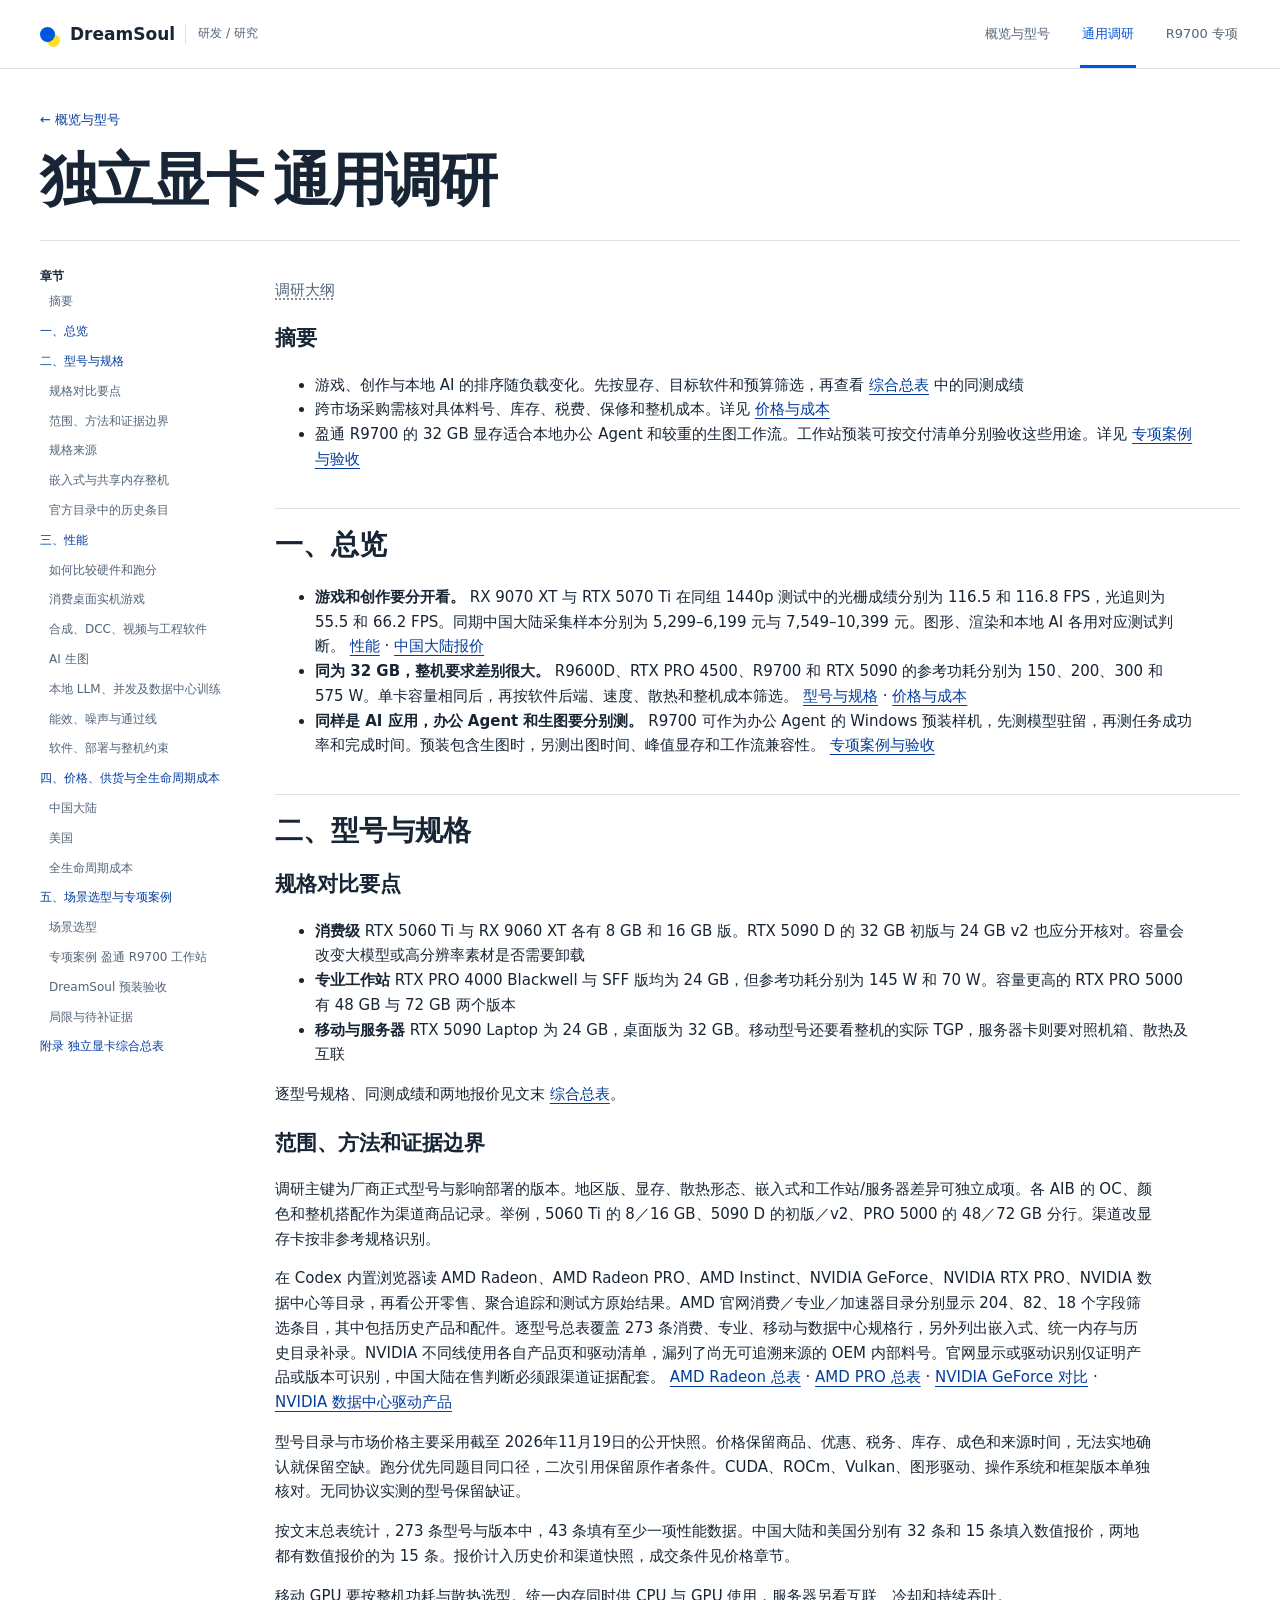
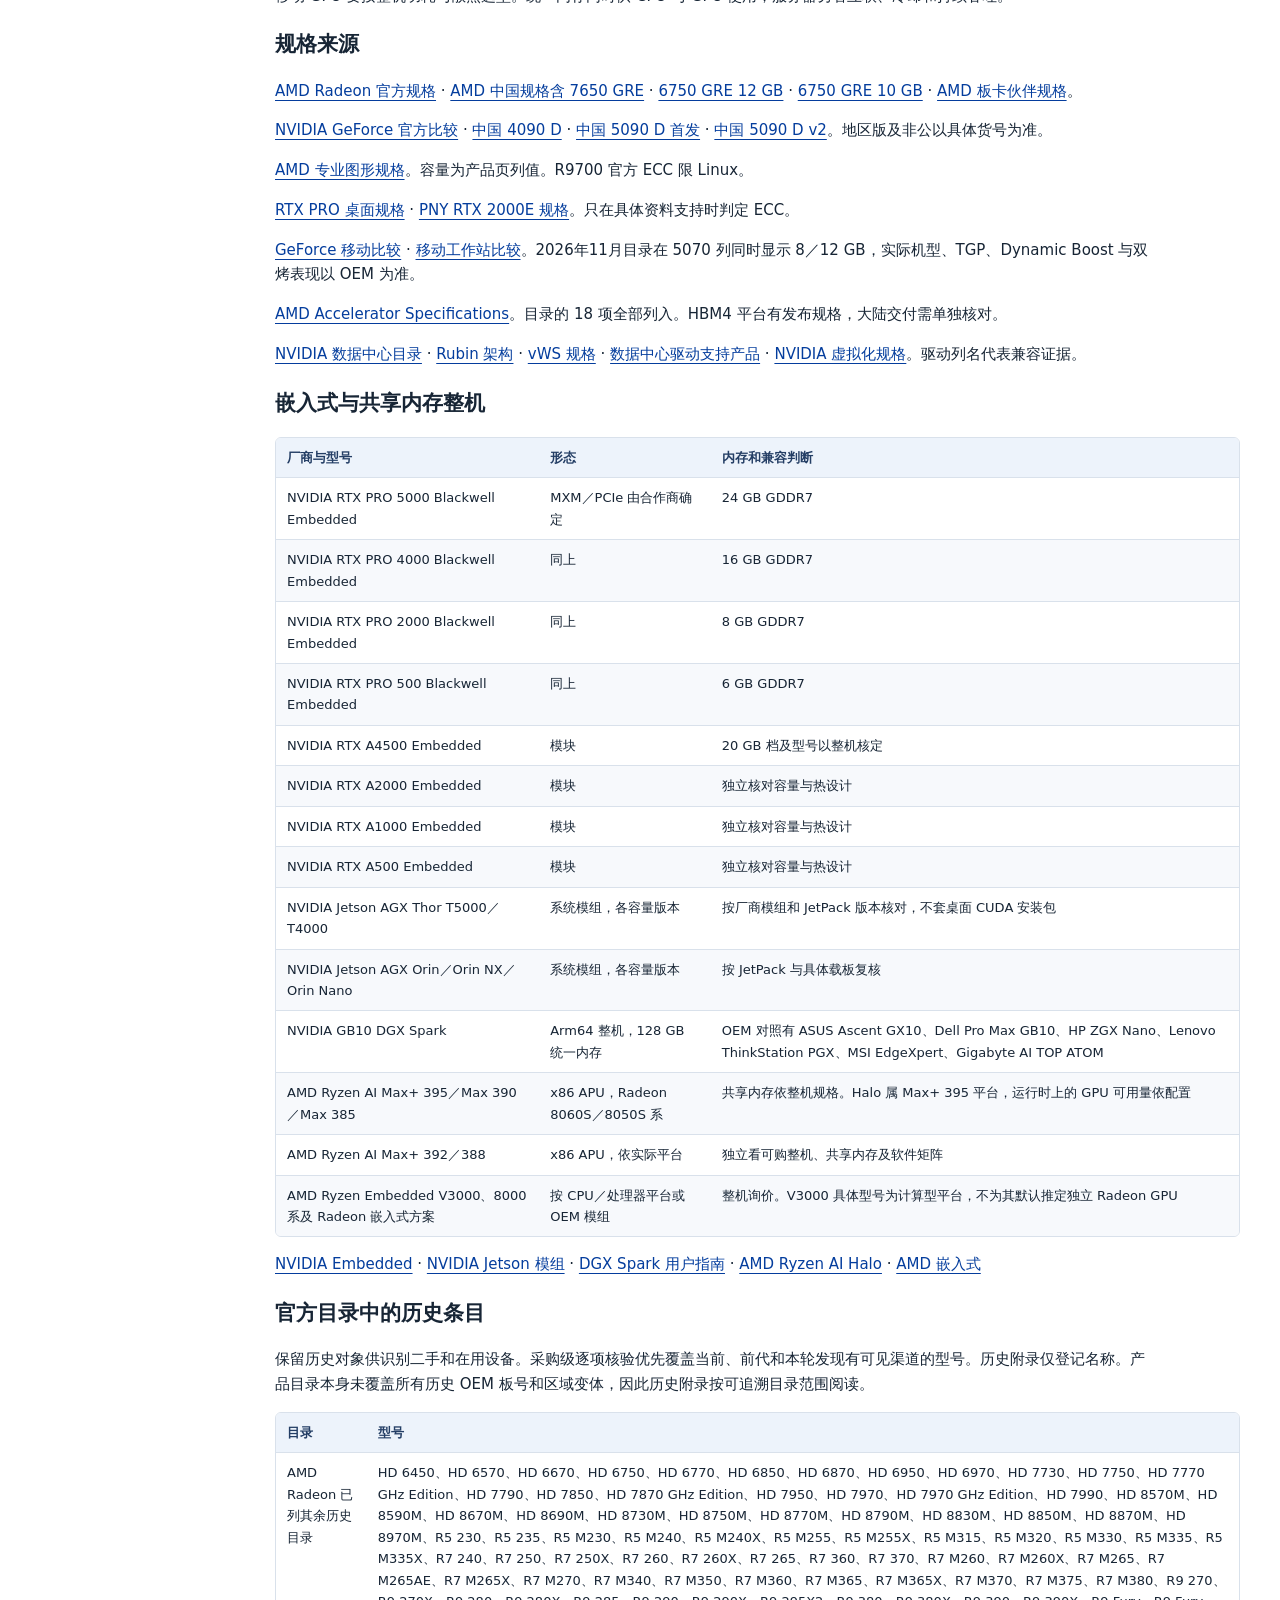
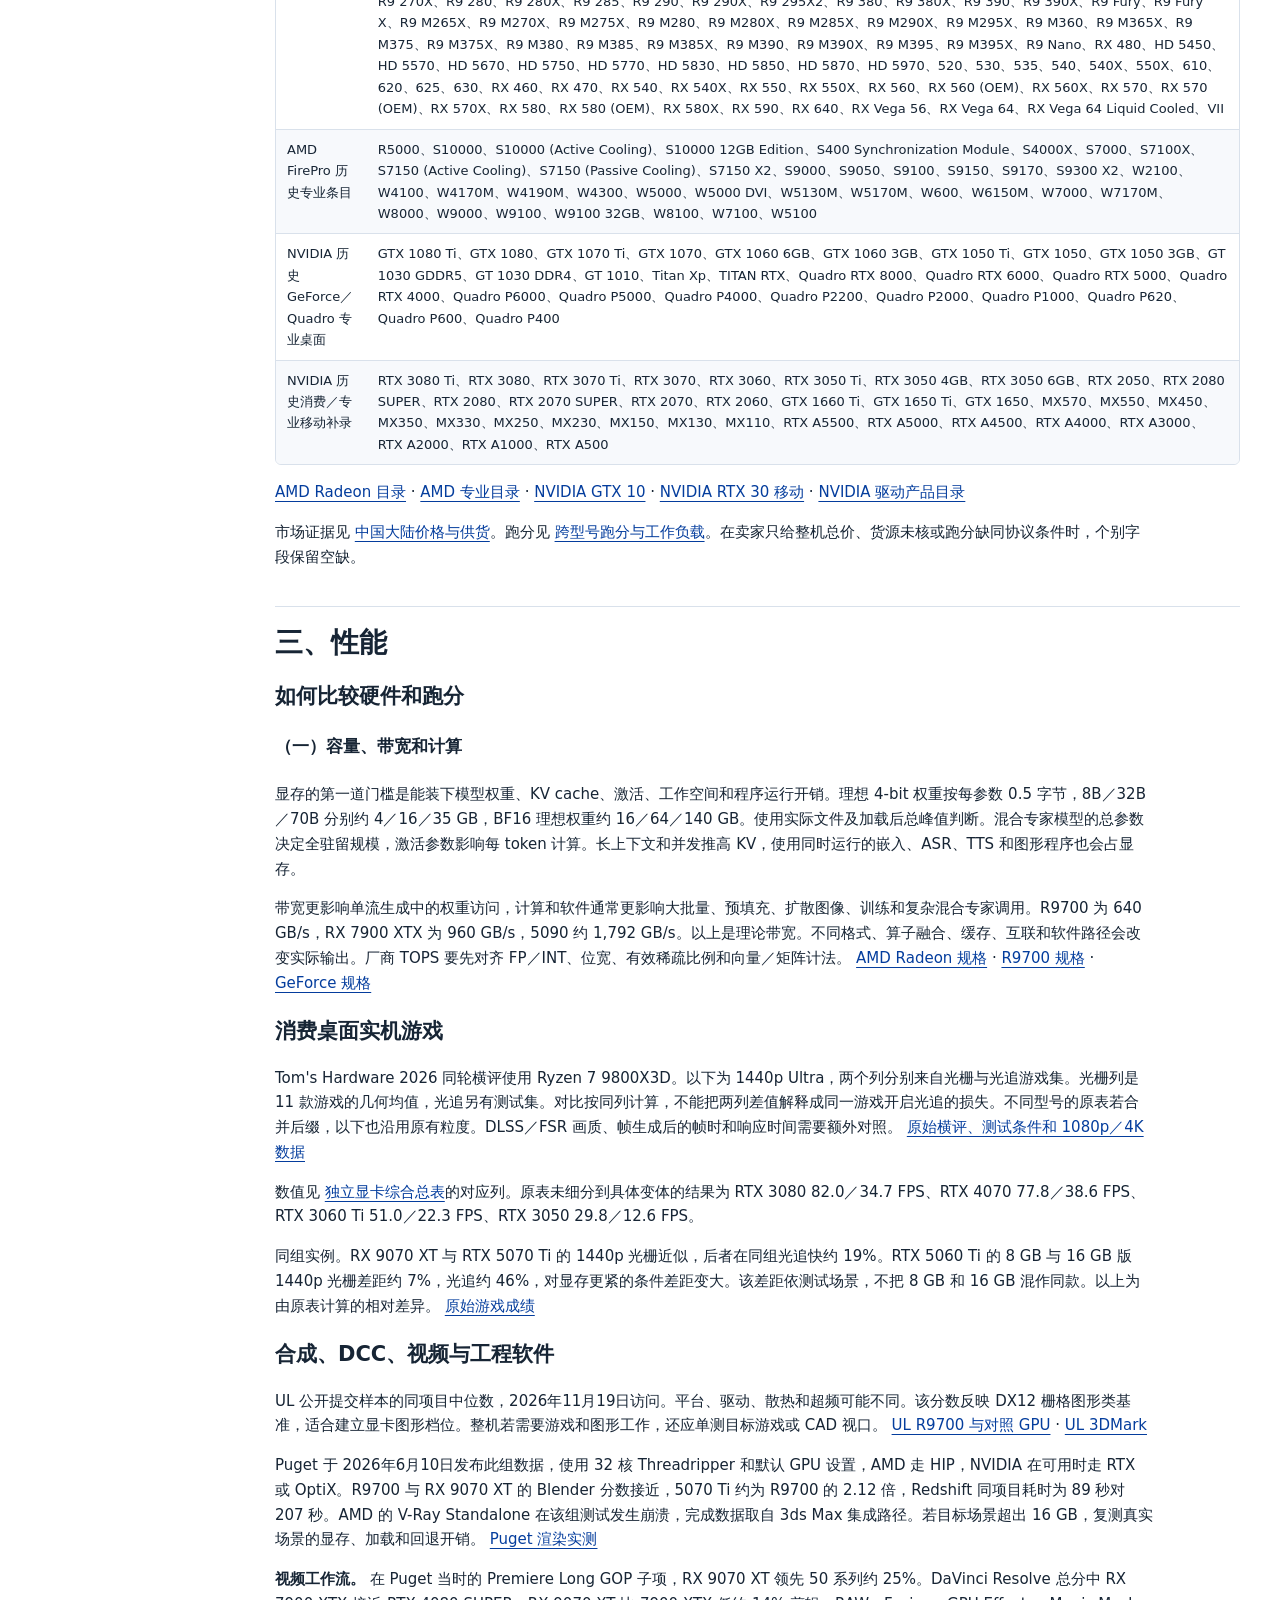
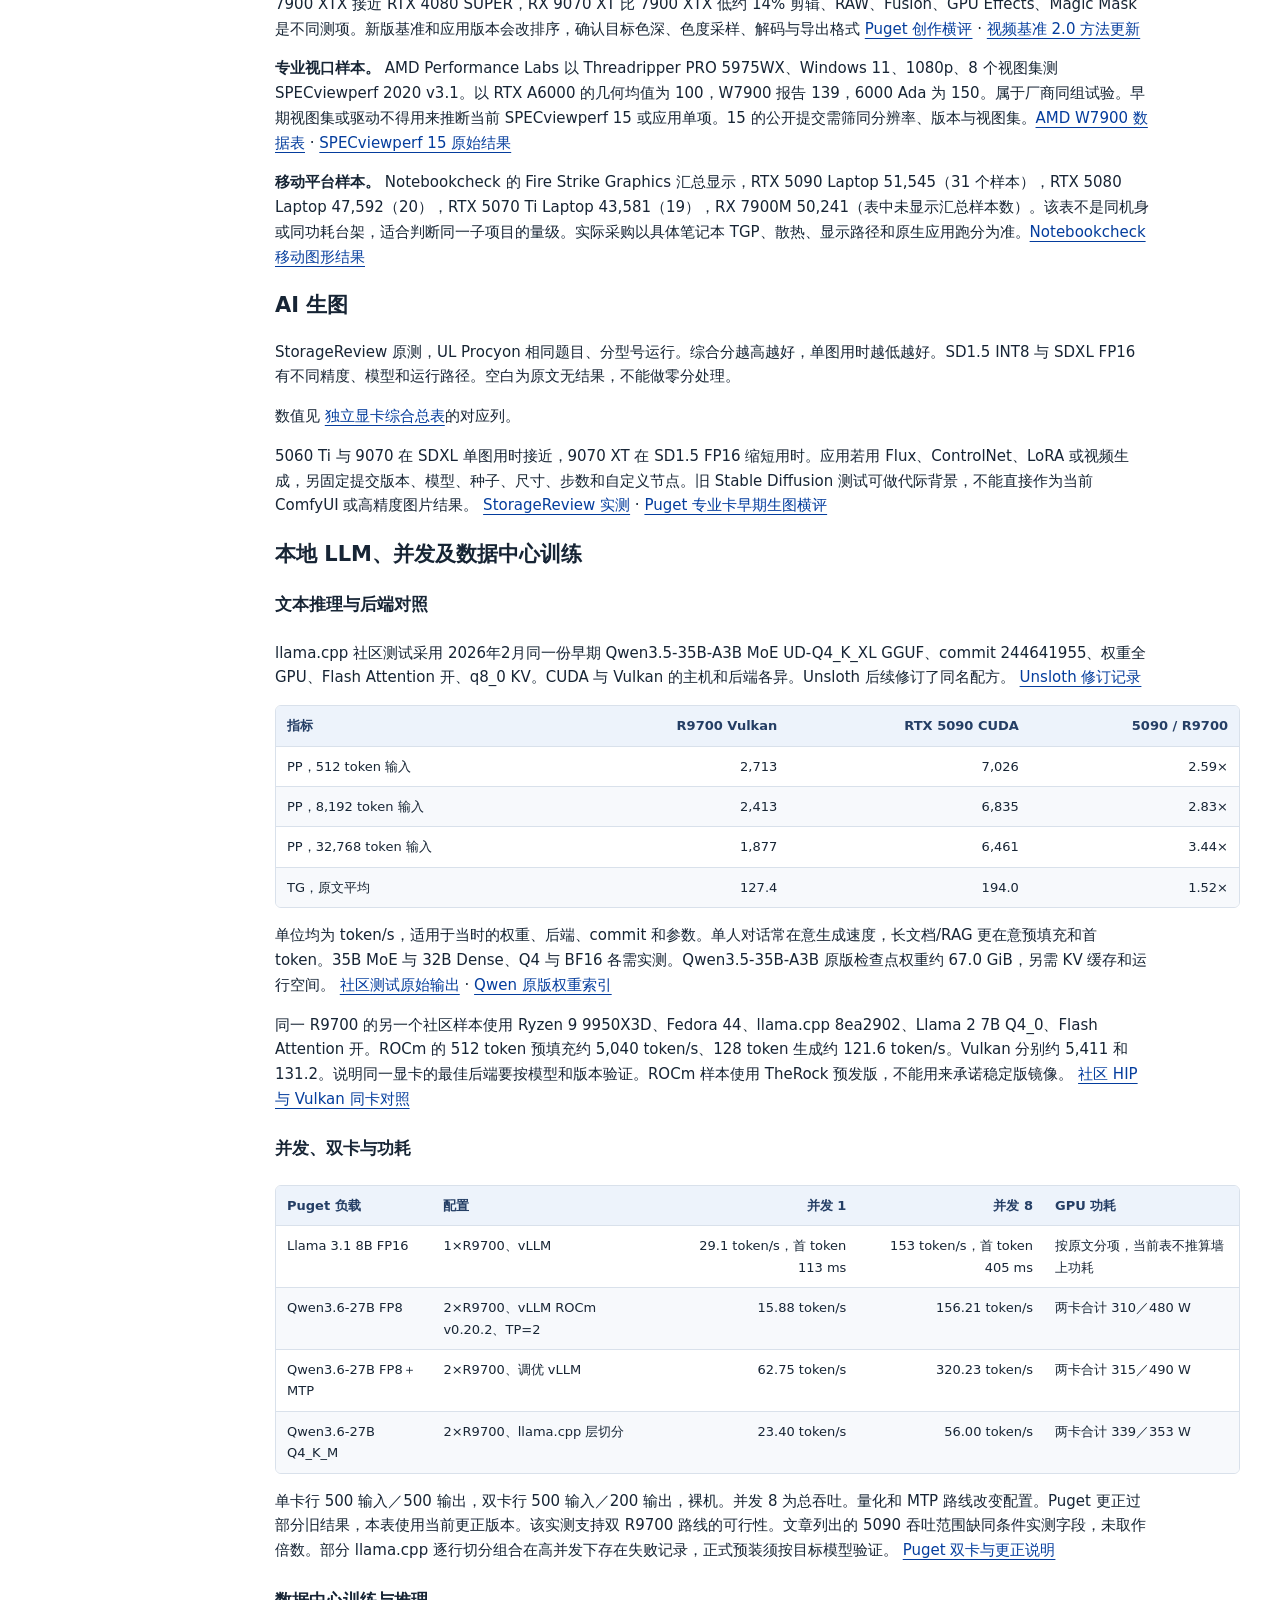
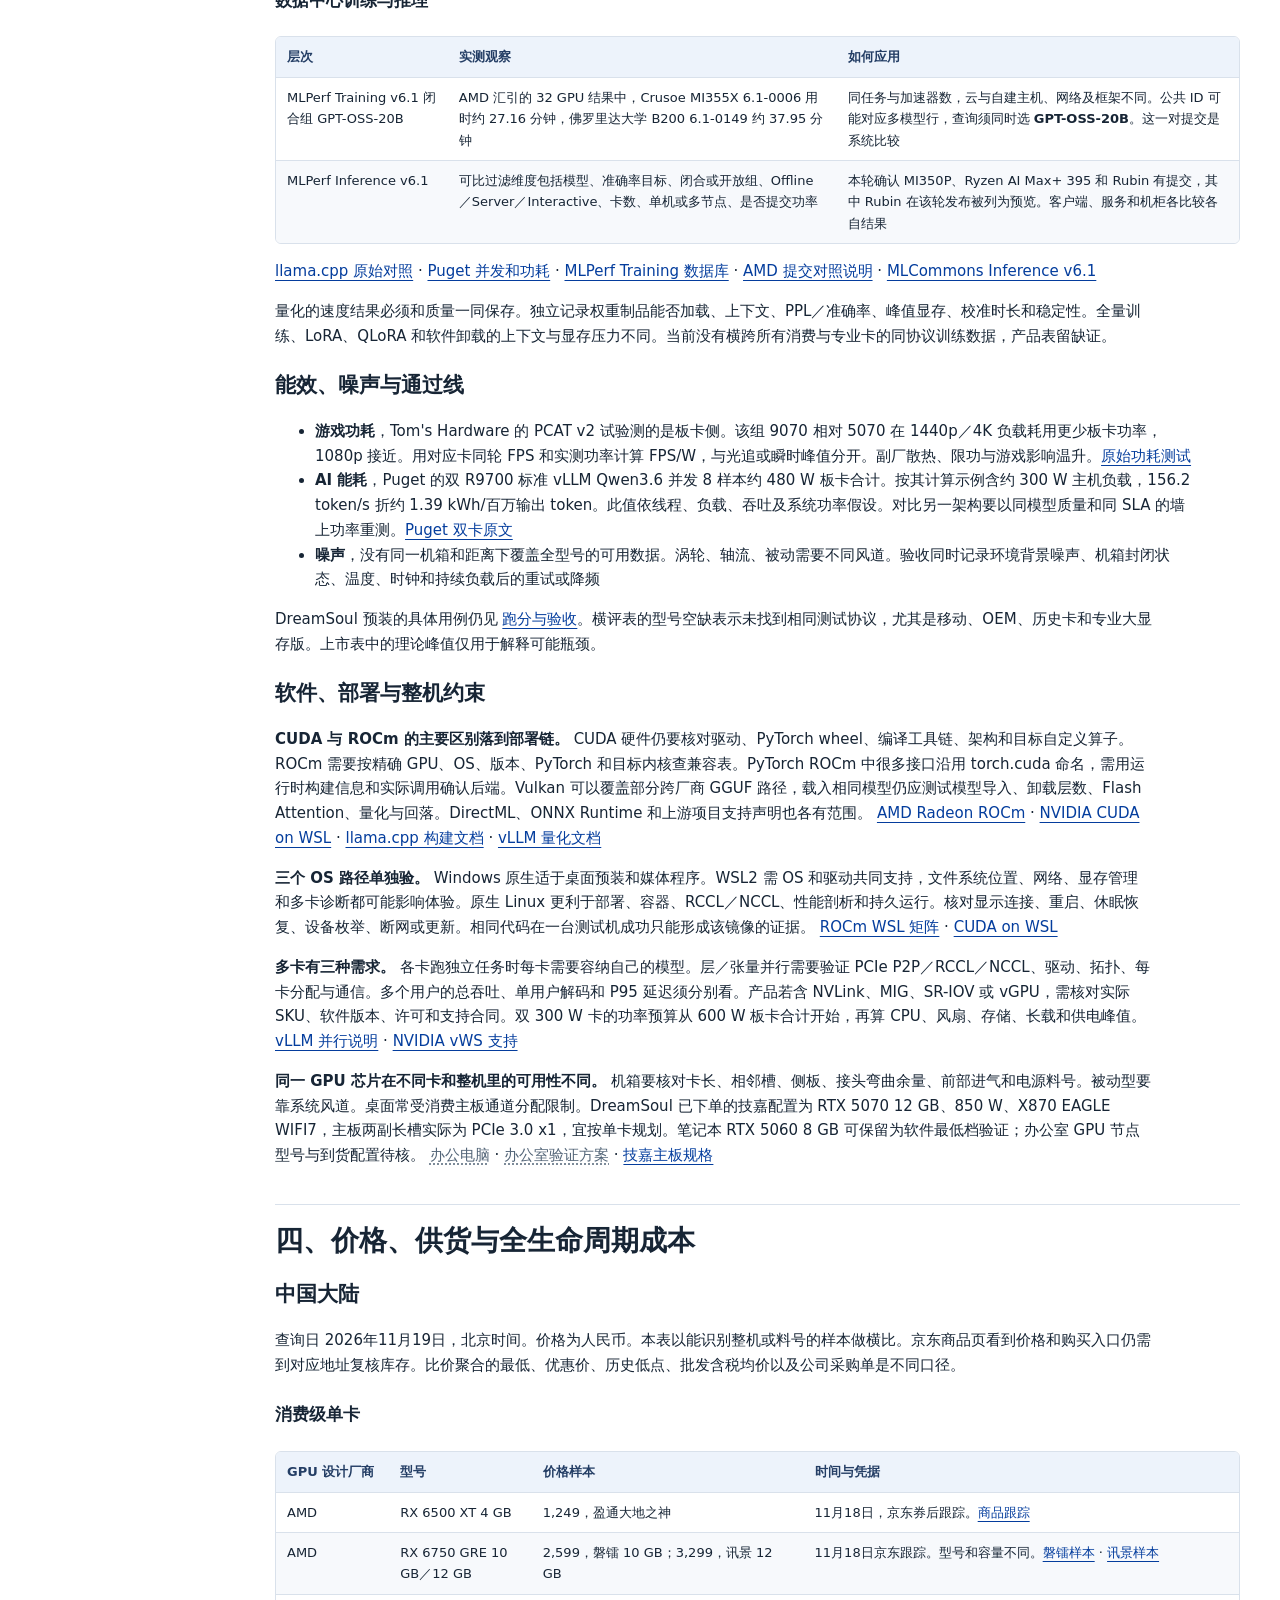
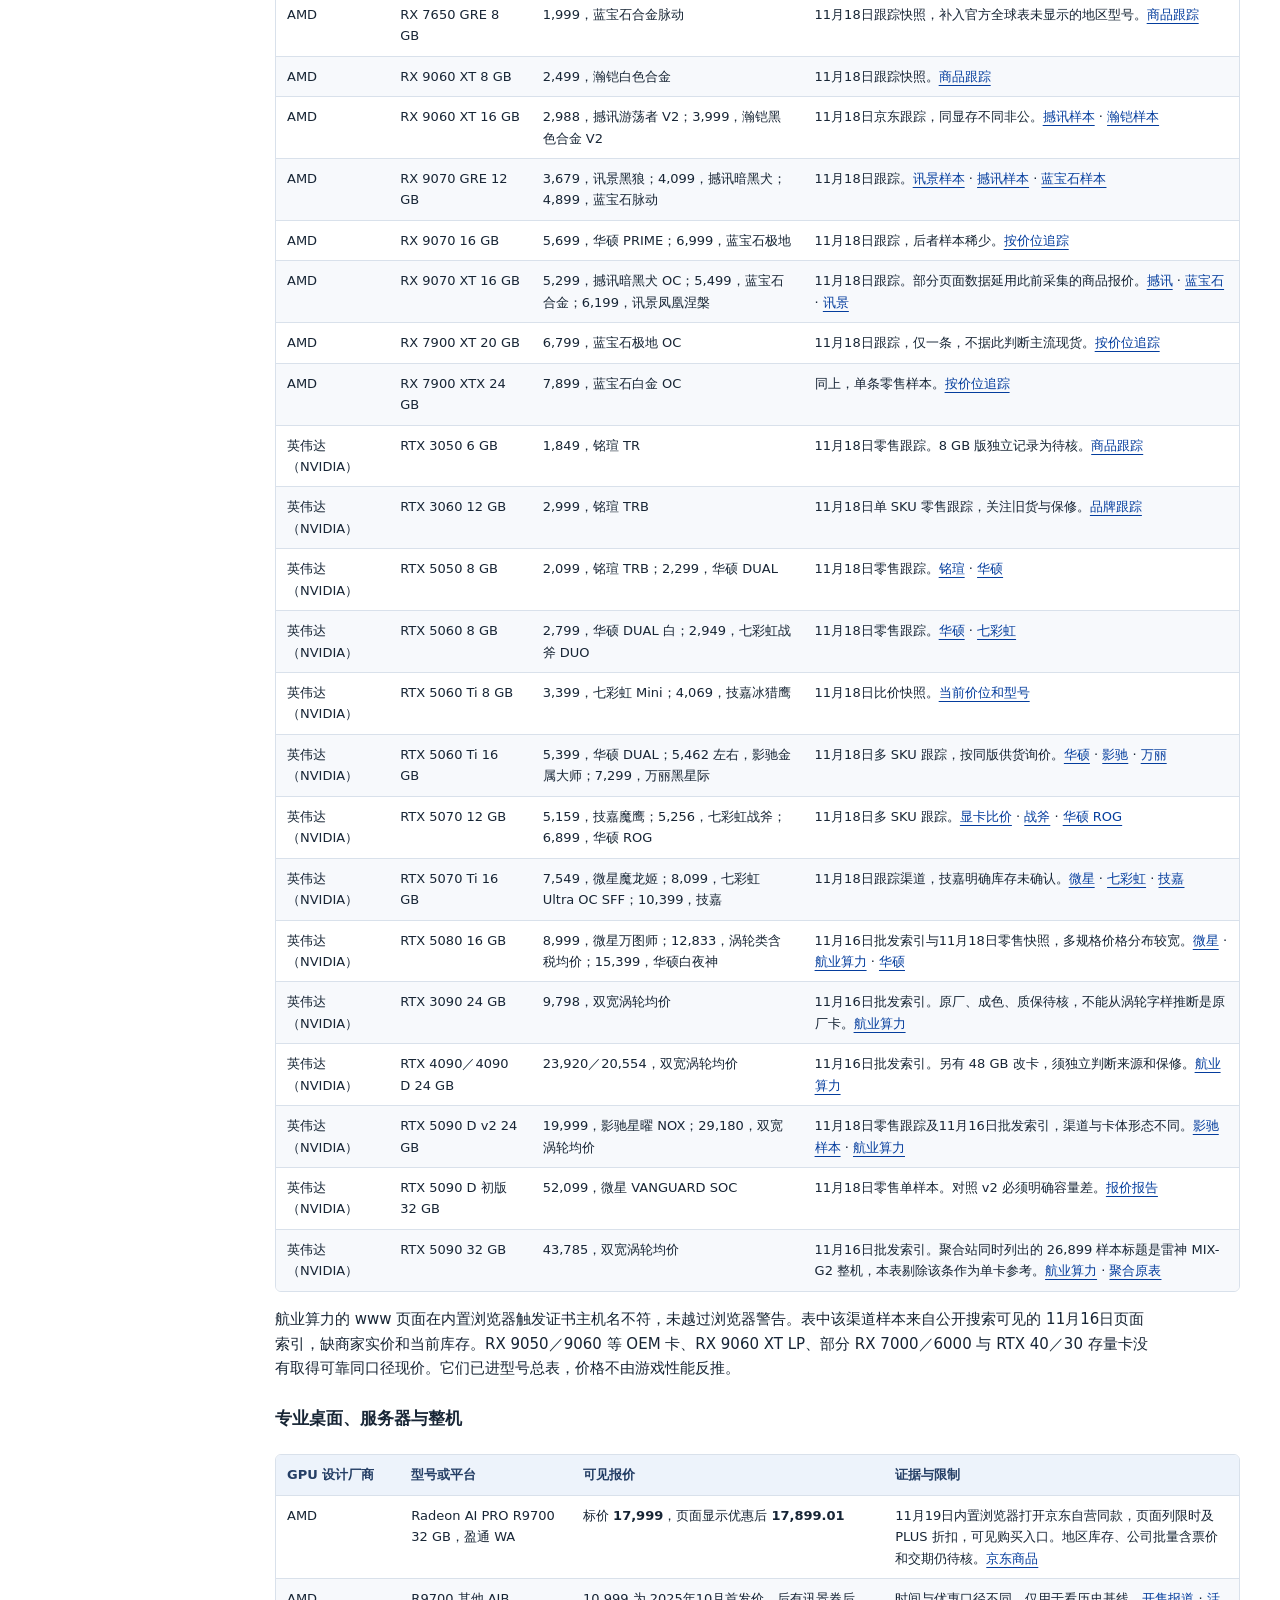
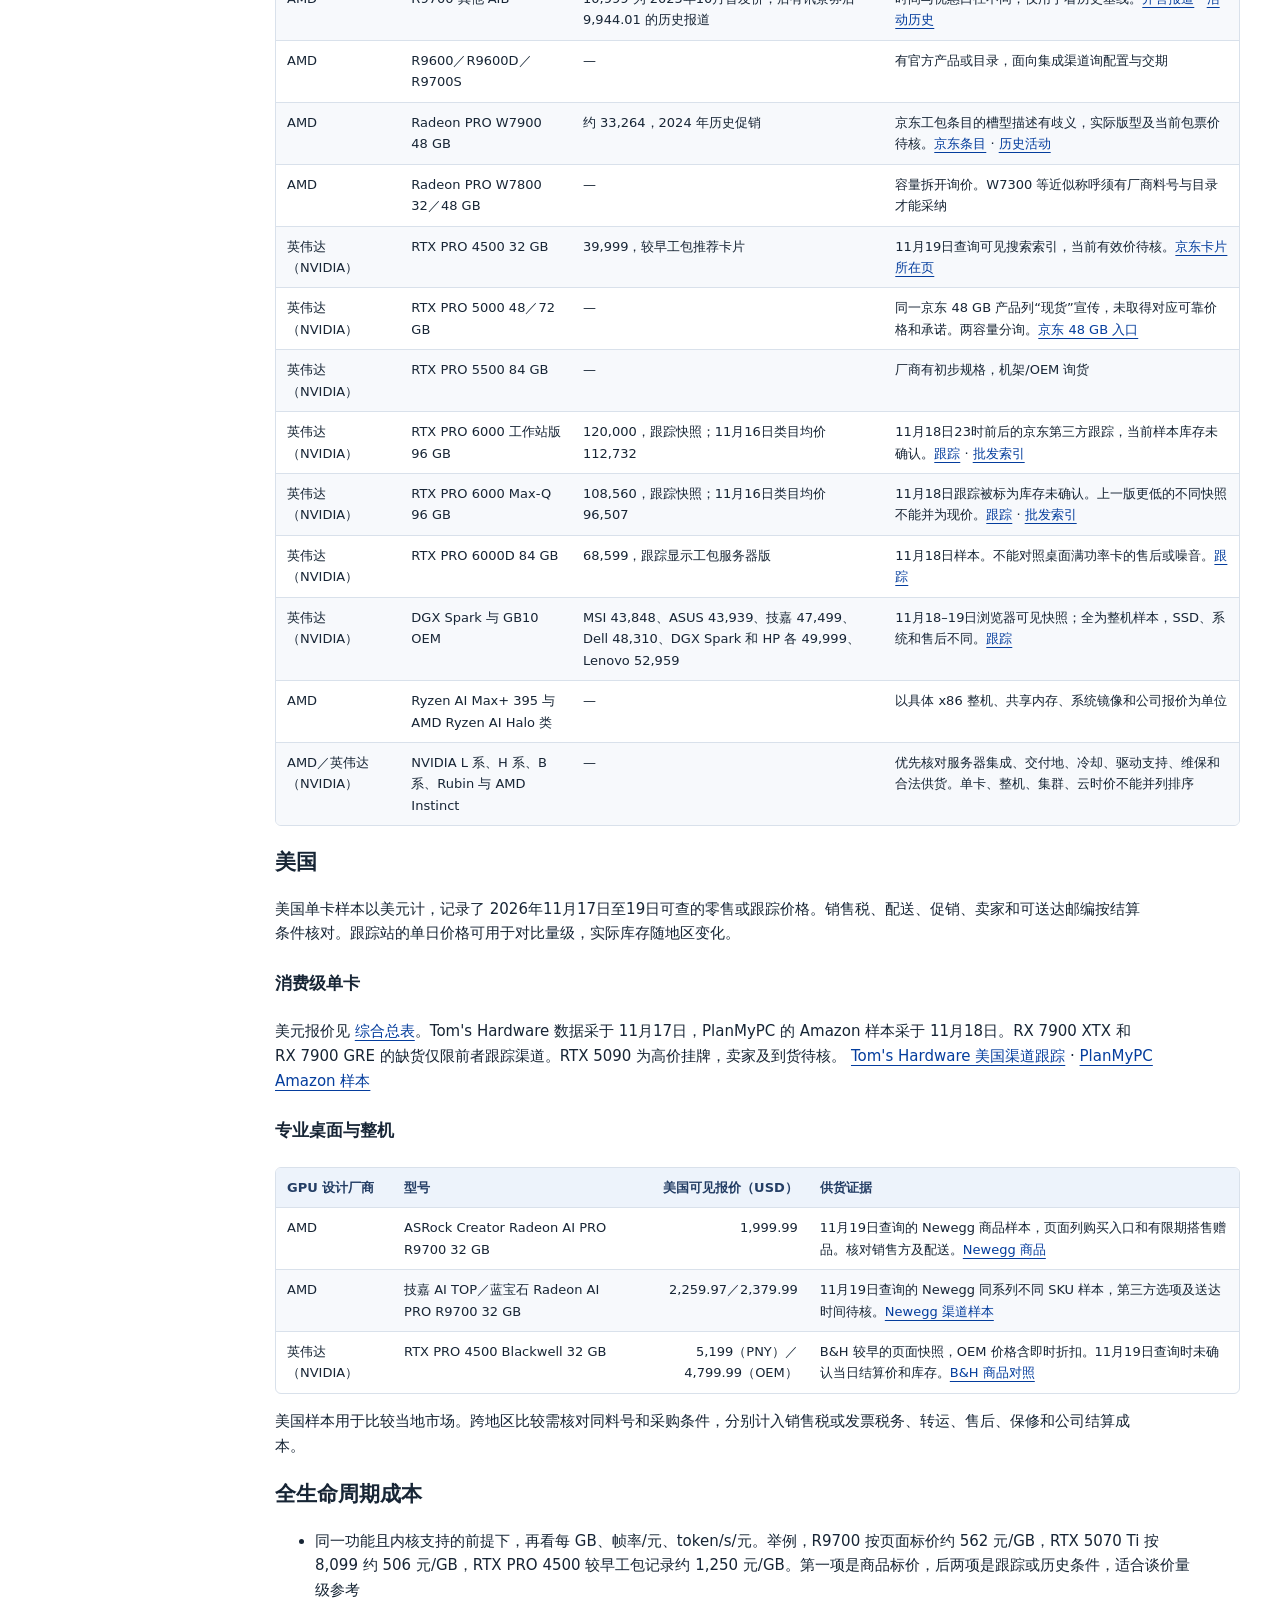
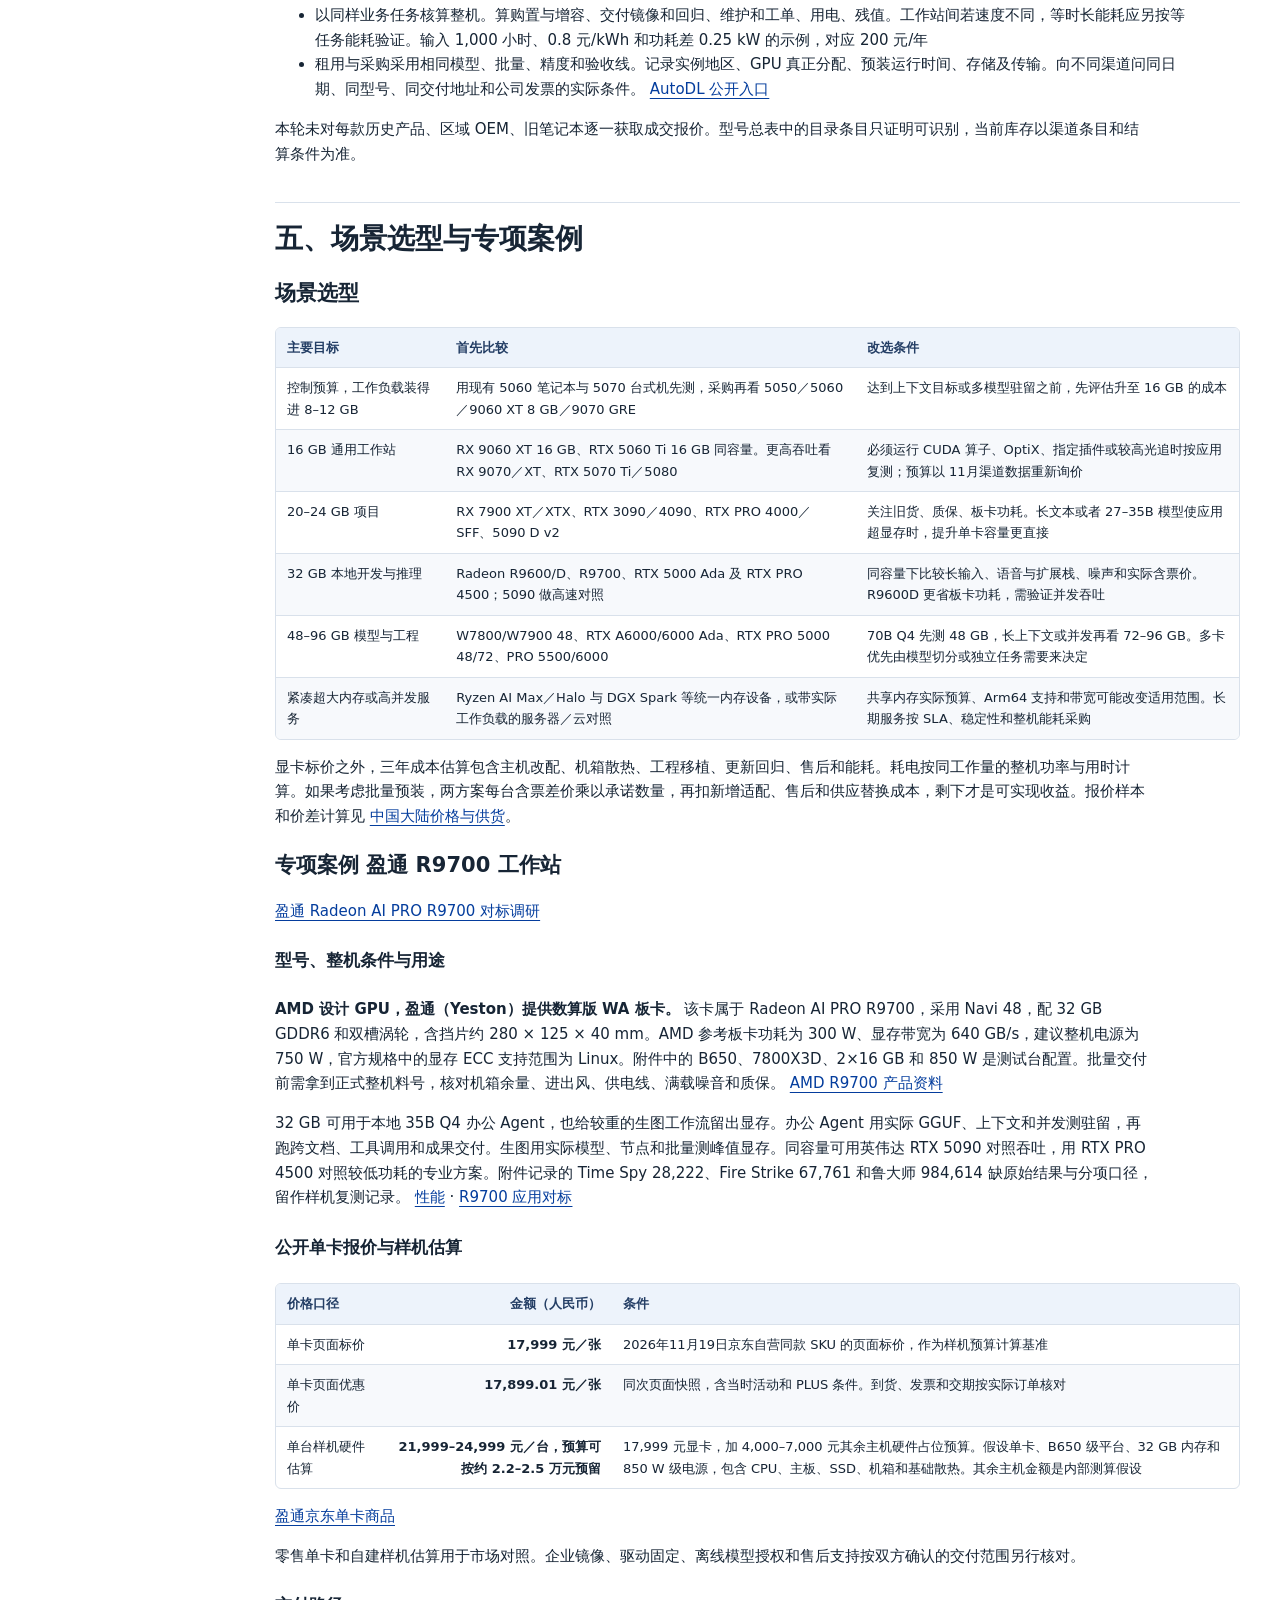
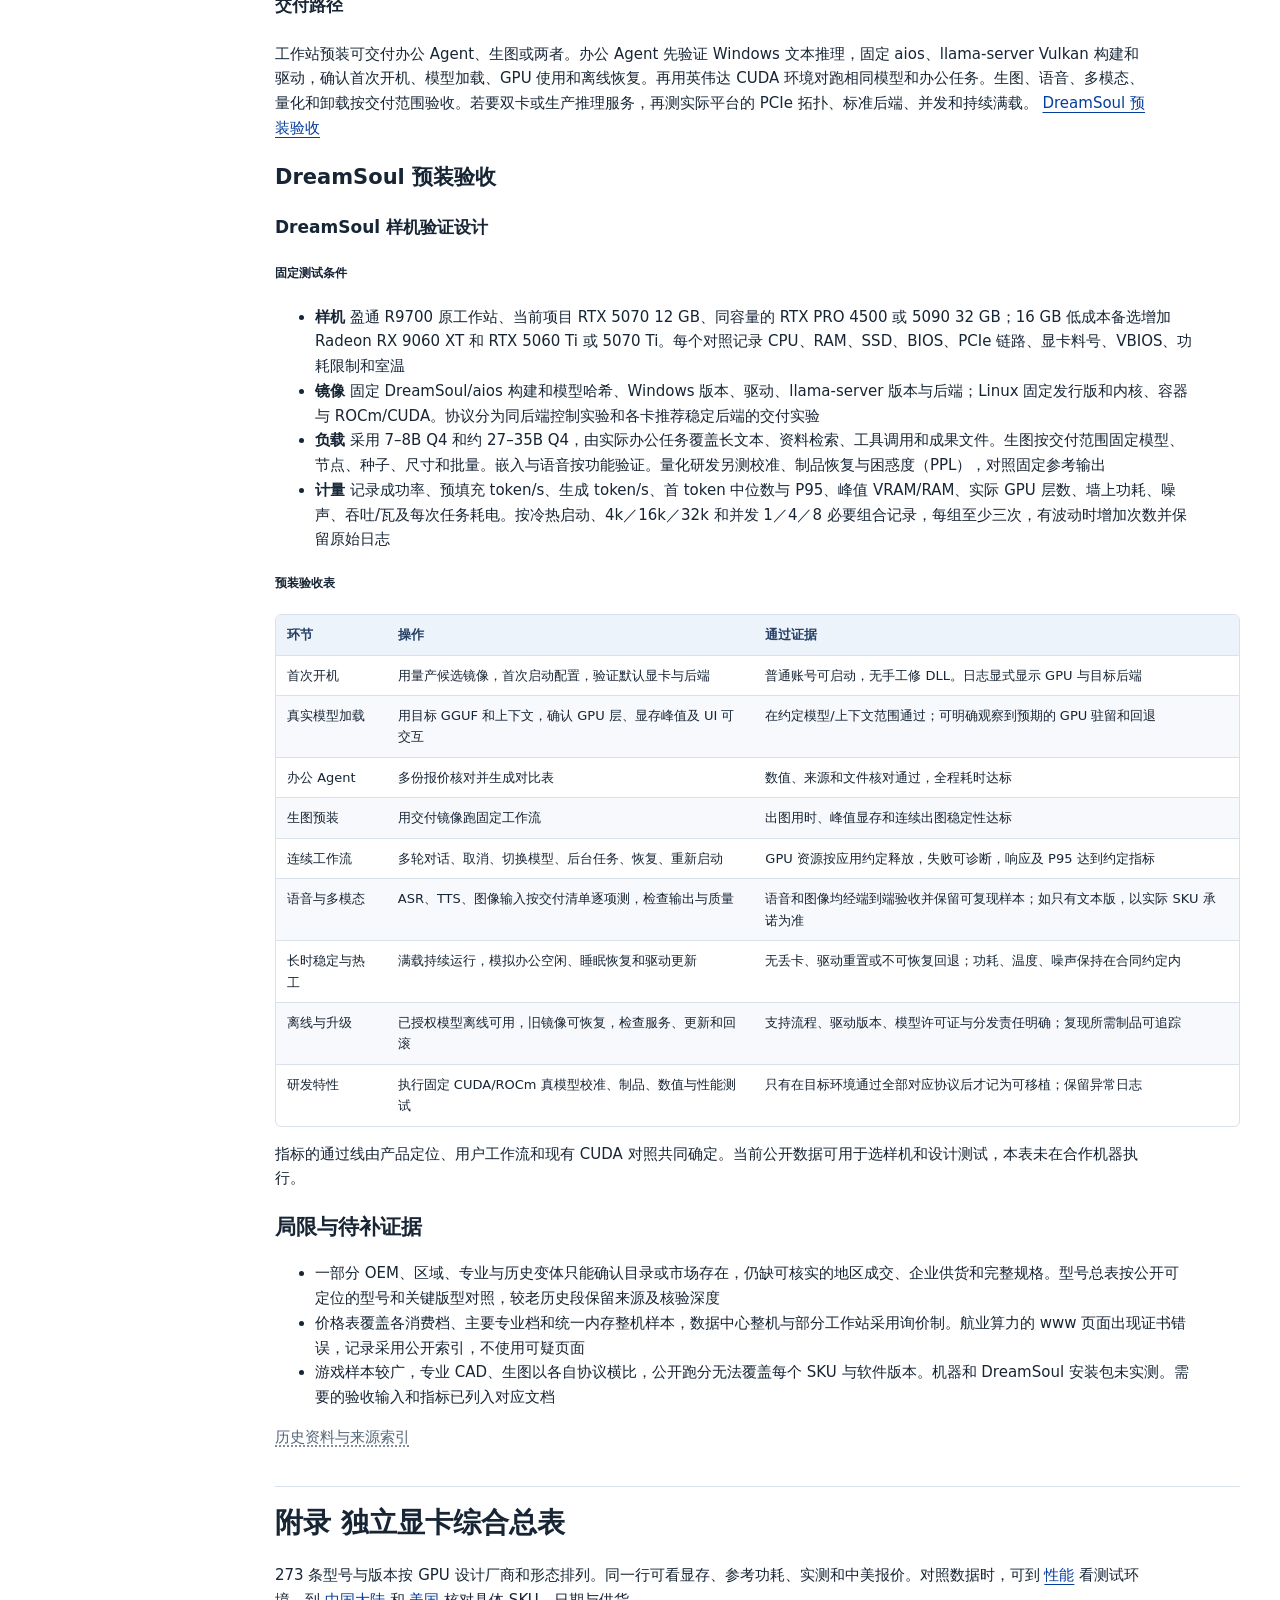
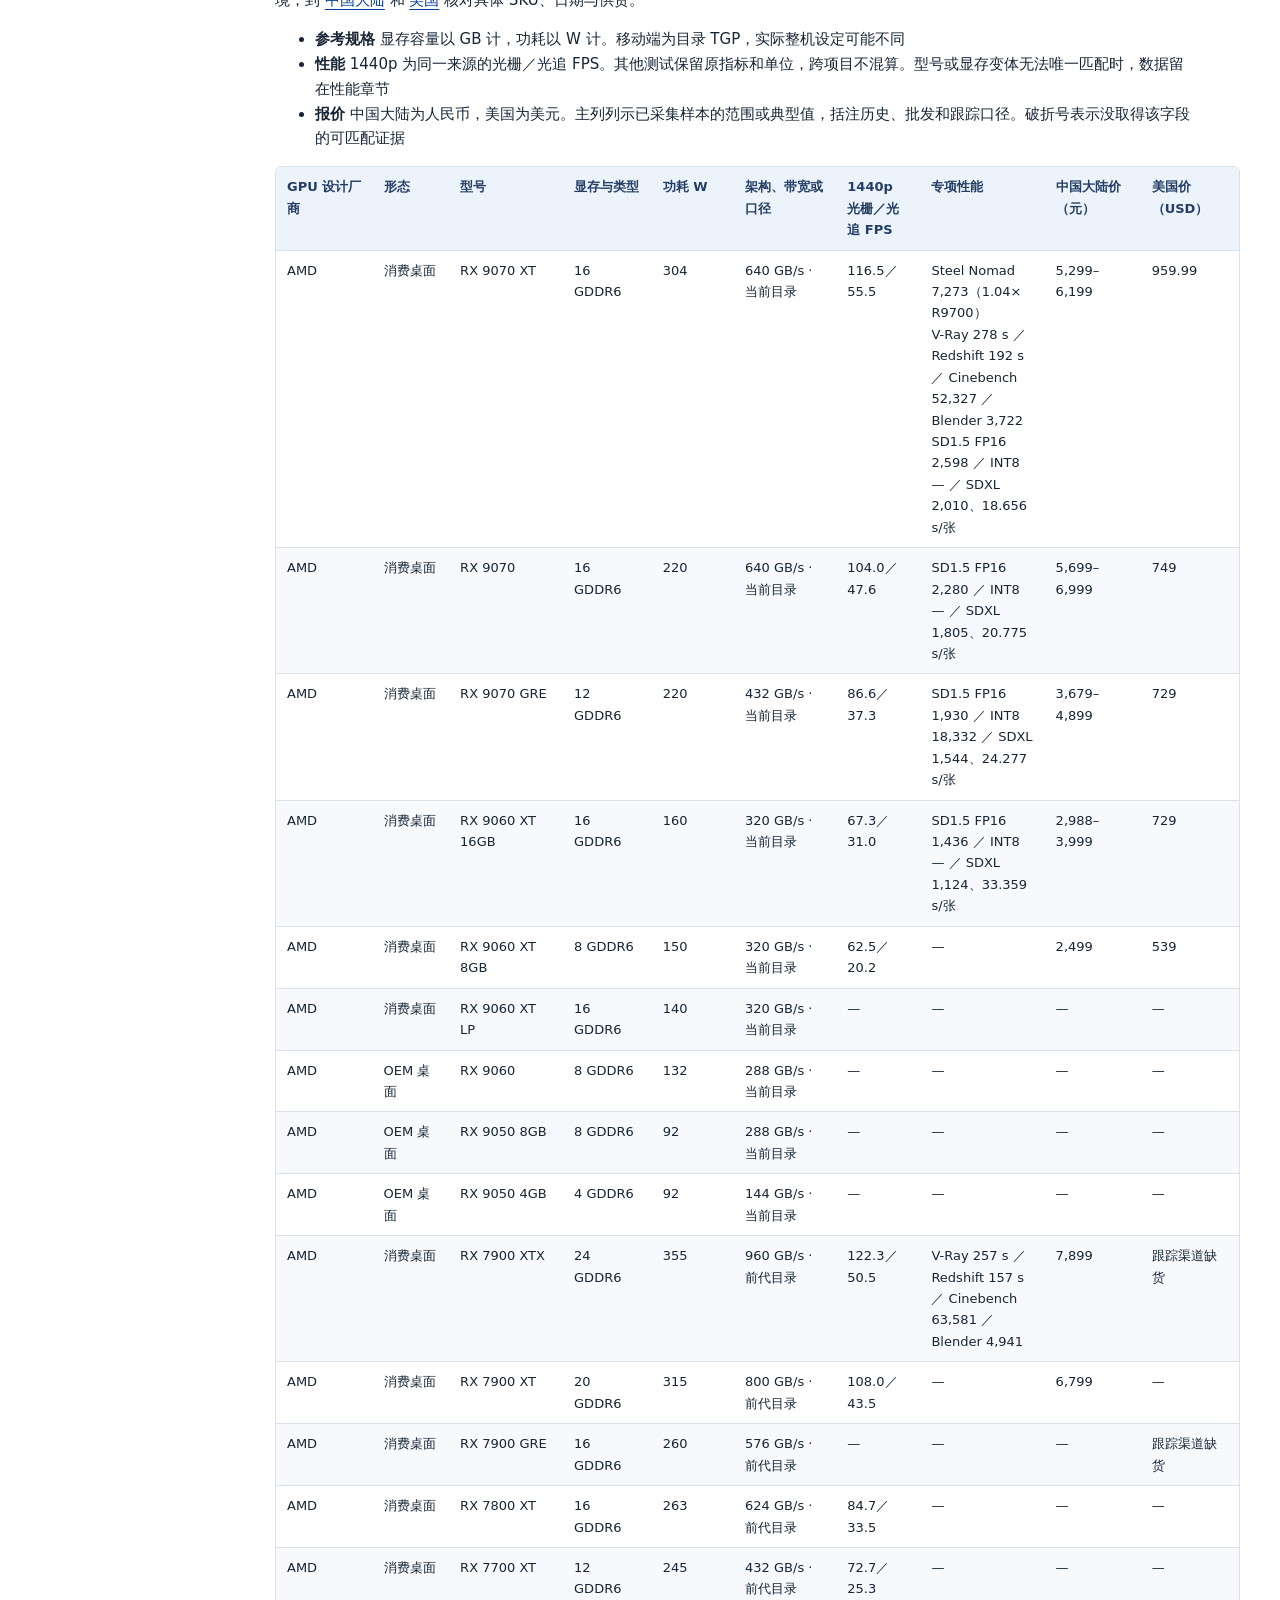
==== general.html @ 16d99807 "Publish the discrete GPU research site" ====
<!doctype html>
<html lang="zh-CN">
<head>
<meta charset="utf-8">
<meta name="viewport" content="width=device-width, initial-scale=1">
<title>独立显卡 通用调研 · DreamSoul 研发</title>
<link rel="stylesheet" href="style.css">

</head>
<body>
<a class="skip" href="#content">跳到正文</a>
<header class="topbar">
  <div class="topbar-inner">
    <a class="brand" href="index.html"><span class="brand-mark" aria-hidden="true"></span>DreamSoul <span>研发 / 研究</span></a>
    <nav aria-label="主要页面"><a href="index.html">概览与型号</a><a href="general.html" aria-current="page">通用调研</a><a href="r9700.html">R9700 专项</a></nav>
  </div>
</header>
<main class="wrap report" id="content"><header class="report-title"><a class="back" href="index.html">← 概览与型号</a><h1>独立显卡 通用调研</h1></header><div class="report-layout"><aside><nav aria-label="章节"><strong>章节</strong><a class="level-2" href="#section-1">摘要</a><a class="level-1" href="#section-2">一、总览</a><a class="level-1" href="#section-3">二、型号与规格</a><a class="level-2" href="#section-4">规格对比要点</a><a class="level-2" href="#section-5">范围、方法和证据边界</a><a class="level-2" href="#section-6">规格来源</a><a class="level-2" href="#section-7">嵌入式与共享内存整机</a><a class="level-2" href="#section-8">官方目录中的历史条目</a><a class="level-1" href="#section-9">三、性能</a><a class="level-2" href="#section-10">如何比较硬件和跑分</a><a class="level-2" href="#section-12">消费桌面实机游戏</a><a class="level-2" href="#section-13">合成、DCC、视频与工程软件</a><a class="level-2" href="#section-14">AI 生图</a><a class="level-2" href="#section-15">本地 LLM、并发及数据中心训练</a><a class="level-2" href="#section-19">能效、噪声与通过线</a><a class="level-2" href="#section-20">软件、部署与整机约束</a><a class="level-1" href="#section-21">四、价格、供货与全生命周期成本</a><a class="level-2" href="#section-22">中国大陆</a><a class="level-2" href="#section-25">美国</a><a class="level-2" href="#section-28">全生命周期成本</a><a class="level-1" href="#section-29">五、场景选型与专项案例</a><a class="level-2" href="#section-30">场景选型</a><a class="level-2" href="#section-31">专项案例 盈通 R9700 工作站</a><a class="level-2" href="#section-35">DreamSoul 预装验收</a><a class="level-2" href="#section-39">局限与待补证据</a><a class="level-1" href="#section-40">附录 独立显卡综合总表</a></nav></aside><article class="prose"><p><span class="local-ref" title="工作区资料">调研大纲</span></p>
<p><a id="report"></a></p>
<h3 id="section-1">摘要</h3>
<ul>
<li>游戏、创作与本地 AI 的排序随负载变化。先按显存、目标软件和预算筛选，再查看 <a href="#gpu-table">综合总表</a> 中的同测成绩</li>
<li>跨市场采购需核对具体料号、库存、税费、保修和整机成本。详见 <a href="#market">价格与成本</a></li>
<li>盈通 R9700 的 32 GB 显存适合本地办公 Agent 和较重的生图工作流。工作站预装可按交付清单分别验收这些用途。详见 <a href="#scenarios">专项案例与验收</a></li>
</ul>
<h2 id="section-2">一、总览</h2>
<ul>
<li><strong>游戏和创作要分开看。</strong> RX 9070 XT 与 RTX 5070 Ti 在同组 1440p 测试中的光栅成绩分别为 116.5 和 116.8 FPS，光追则为 55.5 和 66.2 FPS。同期中国大陆采集样本分别为 5,299–6,199 元与 7,549–10,399 元。图形、渲染和本地 AI 各用对应测试判断。 <a href="#benchmarks">性能</a> · <a href="#china-market">中国大陆报价</a></li>
<li><strong>同为 32 GB，整机要求差别很大。</strong> R9600D、RTX PRO 4500、R9700 和 RTX 5090 的参考功耗分别为 150、200、300 和 575 W。单卡容量相同后，再按软件后端、速度、散热和整机成本筛选。 <a href="#models">型号与规格</a> · <a href="#market">价格与成本</a></li>
<li><strong>同样是 AI 应用，办公 Agent 和生图要分别测。</strong> R9700 可作为办公 Agent 的 Windows 预装样机，先测模型驻留，再测任务成功率和完成时间。预装包含生图时，另测出图时间、峰值显存和工作流兼容性。 <a href="#scenarios">专项案例与验收</a></li>
</ul>
<p><a id="models"></a></p>
<h2 id="section-3">二、型号与规格</h2>
<h3 id="section-4">规格对比要点</h3>
<ul>
<li><strong>消费级</strong> RTX 5060 Ti 与 RX 9060 XT 各有 8 GB 和 16 GB 版。RTX 5090 D 的 32 GB 初版与 24 GB v2 也应分开核对。容量会改变大模型或高分辨率素材是否需要卸载</li>
<li><strong>专业工作站</strong> RTX PRO 4000 Blackwell 与 SFF 版均为 24 GB，但参考功耗分别为 145 W 和 70 W。容量更高的 RTX PRO 5000 有 48 GB 与 72 GB 两个版本</li>
<li><strong>移动与服务器</strong> RTX 5090 Laptop 为 24 GB，桌面版为 32 GB。移动型号还要看整机的实际 TGP，服务器卡则要对照机箱、散热及互联</li>
</ul>
<p>逐型号规格、同测成绩和两地报价见文末 <a href="#gpu-table">综合总表</a>。</p>
<h3 id="section-5">范围、方法和证据边界</h3>
<p>调研主键为厂商正式型号与影响部署的版本。地区版、显存、散热形态、嵌入式和工作站/服务器差异可独立成项。各 AIB 的 OC、颜色和整机搭配作为渠道商品记录。举例，5060 Ti 的 8／16 GB、5090 D 的初版／v2、PRO 5000 的 48／72 GB 分行。渠道改显存卡按非参考规格识别。</p>
<p>在 Codex 内置浏览器读 AMD Radeon、AMD Radeon PRO、AMD Instinct、NVIDIA GeForce、NVIDIA RTX PRO、NVIDIA 数据中心等目录，再看公开零售、聚合追踪和测试方原始结果。AMD 官网消费／专业／加速器目录分别显示 204、82、18 个字段筛选条目，其中包括历史产品和配件。逐型号总表覆盖 273 条消费、专业、移动与数据中心规格行，另外列出嵌入式、统一内存与历史目录补录。NVIDIA 不同线使用各自产品页和驱动清单，漏列了尚无可追溯来源的 OEM 内部料号。官网显示或驱动识别仅证明产品或版本可识别，中国大陆在售判断必须跟渠道证据配套。 <a href="https://www.amd.com/en/products/specifications/graphics.html">AMD Radeon 总表</a> · <a href="https://www.amd.com/en/products/specifications/professional-graphics.html">AMD PRO 总表</a> · <a href="https://www.nvidia.com/en-gb/geforce/graphics-cards/compare/">NVIDIA GeForce 对比</a> · <a href="https://www.nvidia.com/en-us/drivers/details/280473/">NVIDIA 数据中心驱动产品</a></p>
<p>型号目录与市场价格主要采用截至 2026年11月19日的公开快照。价格保留商品、优惠、税务、库存、成色和来源时间，无法实地确认就保留空缺。跑分优先同题目同口径，二次引用保留原作者条件。CUDA、ROCm、Vulkan、图形驱动、操作系统和框架版本单独核对。无同协议实测的型号保留缺证。</p>
<p>按文末总表统计，273 条型号与版本中，43 条填有至少一项性能数据。中国大陆和美国分别有 32 条和 15 条填入数值报价，两地都有数值报价的为 15 条。报价计入历史价和渠道快照，成交条件见价格章节。</p>
<p>移动 GPU 要按整机功耗与散热选型。统一内存同时供 CPU 与 GPU 使用，服务器另看互联、冷却和持续吞吐。</p>
<h3 id="section-6">规格来源</h3>
<p><a href="https://www.amd.com/en/products/specifications/graphics.html">AMD Radeon 官方规格</a> · <a href="https://www.amd.com/zh-cn/products/specifications/graphics.html">AMD 中国规格含 7650 GRE</a> · <a href="https://www.amd.com/zh-cn/support/downloads/drivers.html/graphics/radeon-rx/radeon-rx-6000-series/amd-radeon-rx-6750-gre-12gb.html">6750 GRE 12 GB</a> · <a href="https://www.amd.com/zh-cn/support/downloads/drivers.html/graphics/radeon-rx/radeon-rx-6000-series/amd-radeon-rx-6750-gre-10gb.html">6750 GRE 10 GB</a> · <a href="https://www.amd.com/en/partner/about-partners/graphics-card-specifications.html">AMD 板卡伙伴规格</a>。</p>
<p><a href="https://www.nvidia.com/en-gb/geforce/graphics-cards/compare/">NVIDIA GeForce 官方比较</a> · <a href="https://www.nvidia.cn/geforce/graphics-cards/40-series/rtx-4090-d/">中国 4090 D</a> · <a href="https://www.nvidia.cn/geforce/news/rtx-5090-5080-out-now/">中国 5090 D 首发</a> · <a href="https://www.nvidia.cn/geforce/graphics-cards/50-series/rtx-5090-d-v2/">中国 5090 D v2</a>。地区版及非公以具体货号为准。</p>
<p><a href="https://www.amd.com/en/products/specifications/professional-graphics.html">AMD 专业图形规格</a>。容量为产品页列值。R9700 官方 ECC 限 Linux。</p>
<p><a href="https://www.nvidia.com/en-in/products/workstations/professional-desktop-gpus/">RTX PRO 桌面规格</a> · <a href="https://www.pny.com/rtx-2000e-ada-generation">PNY RTX 2000E 规格</a>。只在具体资料支持时判定 ECC。</p>
<p><a href="https://www.nvidia.com/en-us/geforce/laptops/compare/">GeForce 移动比较</a> · <a href="https://www.nvidia.com/en-us/products/workstations/professional-laptops/compare/">移动工作站比较</a>。2026年11月目录在 5070 列同时显示 8／12 GB，实际机型、TGP、Dynamic Boost 与双烤表现以 OEM 为准。</p>
<p><a href="https://www.amd.com/en/products/specifications/accelerators.html">AMD Accelerator Specifications</a>。目录的 18 项全部列入。HBM4 平台有发布规格，大陆交付需单独核对。</p>
<p><a href="https://www.nvidia.com/en-us/data-center/products/">NVIDIA 数据中心目录</a> · <a href="https://developer.nvidia.com/blog/inside-nvidia-rubin-gpu-architecture-powering-the-era-of-agentic-ai/">Rubin 架构</a> · <a href="https://docs.nvidia.com/vgpu/sizing/virtual-workstation/latest/gpus-vws.html">vWS 规格</a> · <a href="https://www.nvidia.com/en-us/drivers/details/280473/">数据中心驱动支持产品</a> · <a href="https://images.nvidia.com/data-center/technical-brief-gpu-positioning-virtualized-compute-and-graphics-workloads.pdf">NVIDIA 虚拟化规格</a>。驱动列名代表兼容证据。</p>
<h3 id="section-7">嵌入式与共享内存整机</h3>
<div class="table-scroll" tabindex="0" role="region" aria-label="调研数据表"><table>
<thead>
<tr>
<th><strong>厂商与型号</strong></th>
<th><strong>形态</strong></th>
<th><strong>内存和兼容判断</strong></th>
</tr>
</thead>
<tbody>
<tr>
<td>NVIDIA RTX PRO 5000 Blackwell Embedded</td>
<td>MXM／PCIe 由合作商确定</td>
<td>24 GB GDDR7</td>
</tr>
<tr>
<td>NVIDIA RTX PRO 4000 Blackwell Embedded</td>
<td>同上</td>
<td>16 GB GDDR7</td>
</tr>
<tr>
<td>NVIDIA RTX PRO 2000 Blackwell Embedded</td>
<td>同上</td>
<td>8 GB GDDR7</td>
</tr>
<tr>
<td>NVIDIA RTX PRO 500 Blackwell Embedded</td>
<td>同上</td>
<td>6 GB GDDR7</td>
</tr>
<tr>
<td>NVIDIA RTX A4500 Embedded</td>
<td>模块</td>
<td>20 GB 档及型号以整机核定</td>
</tr>
<tr>
<td>NVIDIA RTX A2000 Embedded</td>
<td>模块</td>
<td>独立核对容量与热设计</td>
</tr>
<tr>
<td>NVIDIA RTX A1000 Embedded</td>
<td>模块</td>
<td>独立核对容量与热设计</td>
</tr>
<tr>
<td>NVIDIA RTX A500 Embedded</td>
<td>模块</td>
<td>独立核对容量与热设计</td>
</tr>
<tr>
<td>NVIDIA Jetson AGX Thor T5000／T4000</td>
<td>系统模组，各容量版本</td>
<td>按厂商模组和 JetPack 版本核对，不套桌面 CUDA 安装包</td>
</tr>
<tr>
<td>NVIDIA Jetson AGX Orin／Orin NX／Orin Nano</td>
<td>系统模组，各容量版本</td>
<td>按 JetPack 与具体载板复核</td>
</tr>
<tr>
<td>NVIDIA GB10 DGX Spark</td>
<td>Arm64 整机，128 GB 统一内存</td>
<td>OEM 对照有 ASUS Ascent GX10、Dell Pro Max GB10、HP ZGX Nano、Lenovo ThinkStation PGX、MSI EdgeXpert、Gigabyte AI TOP ATOM</td>
</tr>
<tr>
<td>AMD Ryzen AI Max+ 395／Max 390／Max 385</td>
<td>x86 APU，Radeon 8060S／8050S 系</td>
<td>共享内存依整机规格。Halo 属 Max+ 395 平台，运行时上的 GPU 可用量依配置</td>
</tr>
<tr>
<td>AMD Ryzen AI Max+ 392／388</td>
<td>x86 APU，依实际平台</td>
<td>独立看可购整机、共享内存及软件矩阵</td>
</tr>
<tr>
<td>AMD Ryzen Embedded V3000、8000 系及 Radeon 嵌入式方案</td>
<td>按 CPU／处理器平台或 OEM 模组</td>
<td>整机询价。V3000 具体型号为计算型平台，不为其默认推定独立 Radeon GPU</td>
</tr>
</tbody>
</table></div>
<p><a href="https://www.nvidia.com/en-us/products/workstations/rtx-embedded/">NVIDIA Embedded</a> · <a href="https://developer.nvidia.com/embedded/jetson-modules">NVIDIA Jetson 模组</a> · <a href="https://docs.nvidia.com/dgx/dgx-spark/system-overview.html">DGX Spark 用户指南</a> · <a href="https://www.amd.com/en/blogs/2026/amd-ryzen-ai-halo-is-designed-for-the-agentic-era.html">AMD Ryzen AI Halo</a> · <a href="https://www.amd.com/en/products/embedded.html">AMD 嵌入式</a></p>
<h3 id="section-8">官方目录中的历史条目</h3>
<p>保留历史对象供识别二手和在用设备。采购级逐项核验优先覆盖当前、前代和本轮发现有可见渠道的型号。历史附录仅登记名称。产品目录本身未覆盖所有历史 OEM 板号和区域变体，因此历史附录按可追溯目录范围阅读。</p>
<div class="table-scroll" tabindex="0" role="region" aria-label="调研数据表"><table>
<thead>
<tr>
<th><strong>目录</strong></th>
<th><strong>型号</strong></th>
</tr>
</thead>
<tbody>
<tr>
<td>AMD Radeon 已列其余历史目录</td>
<td>HD 6450、HD 6570、HD 6670、HD 6750、HD 6770、HD 6850、HD 6870、HD 6950、HD 6970、HD 7730、HD 7750、HD 7770 GHz Edition、HD 7790、HD 7850、HD 7870 GHz Edition、HD 7950、HD 7970、HD 7970 GHz Edition、HD 7990、HD 8570M、HD 8590M、HD 8670M、HD 8690M、HD 8730M、HD 8750M、HD 8770M、HD 8790M、HD 8830M、HD 8850M、HD 8870M、HD 8970M、R5 230、R5 235、R5 M230、R5 M240、R5 M240X、R5 M255、R5 M255X、R5 M315、R5 M320、R5 M330、R5 M335、R5 M335X、R7 240、R7 250、R7 250X、R7 260、R7 260X、R7 265、R7 360、R7 370、R7 M260、R7 M260X、R7 M265、R7 M265AE、R7 M265X、R7 M270、R7 M340、R7 M350、R7 M360、R7 M365、R7 M365X、R7 M370、R7 M375、R7 M380、R9 270、R9 270X、R9 280、R9 280X、R9 285、R9 290、R9 290X、R9 295X2、R9 380、R9 380X、R9 390、R9 390X、R9 Fury、R9 Fury X、R9 M265X、R9 M270X、R9 M275X、R9 M280、R9 M280X、R9 M285X、R9 M290X、R9 M295X、R9 M360、R9 M365X、R9 M375、R9 M375X、R9 M380、R9 M385、R9 M385X、R9 M390、R9 M390X、R9 M395、R9 M395X、R9 Nano、RX 480、HD 5450、HD 5570、HD 5670、HD 5750、HD 5770、HD 5830、HD 5850、HD 5870、HD 5970、520、530、535、540、540X、550X、610、620、625、630、RX 460、RX 470、RX 540、RX 540X、RX 550、RX 550X、RX 560、RX 560 (OEM)、RX 560X、RX 570、RX 570 (OEM)、RX 570X、RX 580、RX 580 (OEM)、RX 580X、RX 590、RX 640、RX Vega 56、RX Vega 64、RX Vega 64 Liquid Cooled、VII</td>
</tr>
<tr>
<td>AMD FirePro 历史专业条目</td>
<td>R5000、S10000、S10000 (Active Cooling)、S10000 12GB Edition、S400 Synchronization Module、S4000X、S7000、S7100X、S7150 (Active Cooling)、S7150 (Passive Cooling)、S7150 X2、S9000、S9050、S9100、S9150、S9170、S9300 X2、W2100、W4100、W4170M、W4190M、W4300、W5000、W5000 DVI、W5130M、W5170M、W600、W6150M、W7000、W7170M、W8000、W9000、W9100、W9100 32GB、W8100、W7100、W5100</td>
</tr>
<tr>
<td>NVIDIA 历史 GeForce／Quadro 专业桌面</td>
<td>GTX 1080 Ti、GTX 1080、GTX 1070 Ti、GTX 1070、GTX 1060 6GB、GTX 1060 3GB、GTX 1050 Ti、GTX 1050、GTX 1050 3GB、GT 1030 GDDR5、GT 1030 DDR4、GT 1010、Titan Xp、TITAN RTX、Quadro RTX 8000、Quadro RTX 6000、Quadro RTX 5000、Quadro RTX 4000、Quadro P6000、Quadro P5000、Quadro P4000、Quadro P2200、Quadro P2000、Quadro P1000、Quadro P620、Quadro P600、Quadro P400</td>
</tr>
<tr>
<td>NVIDIA 历史消费／专业移动补录</td>
<td>RTX 3080 Ti、RTX 3080、RTX 3070 Ti、RTX 3070、RTX 3060、RTX 3050 Ti、RTX 3050 4GB、RTX 3050 6GB、RTX 2050、RTX 2080 SUPER、RTX 2080、RTX 2070 SUPER、RTX 2070、RTX 2060、GTX 1660 Ti、GTX 1650 Ti、GTX 1650、MX570、MX550、MX450、MX350、MX330、MX250、MX230、MX150、MX130、MX110、RTX A5500、RTX A5000、RTX A4500、RTX A4000、RTX A3000、RTX A2000、RTX A1000、RTX A500</td>
</tr>
</tbody>
</table></div>
<p><a href="https://www.amd.com/en/products/specifications/graphics.html">AMD Radeon 目录</a> · <a href="https://www.amd.com/en/products/specifications/professional-graphics.html">AMD 专业目录</a> · <a href="https://www.nvidia.com/en-us/geforce/products/">NVIDIA GTX 10</a> · <a href="https://nvidianews.nvidia.com/news/nvidia-transforms-mainstream-laptops-into-gaming-powerhouses-with-geforce-rtx-30-series">NVIDIA RTX 30 移动</a> · <a href="https://www.nvidia.com/Download/index.aspx">NVIDIA 驱动产品目录</a></p>
<p>市场证据见 <a href="#china-market">中国大陆价格与供货</a>。跑分见 <a href="#benchmarks">跨型号跑分与工作负载</a>。在卖家只给整机总价、货源未核或跑分缺同协议条件时，个别字段保留空缺。</p>
<p><a id="benchmarks"></a></p>
<h2 id="section-9">三、性能</h2>
<h3 id="section-10">如何比较硬件和跑分</h3>
<h4 id="section-11">（一）容量、带宽和计算</h4>
<p>显存的第一道门槛是能装下模型权重、KV cache、激活、工作空间和程序运行开销。理想 4-bit 权重按每参数 0.5 字节，8B／32B／70B 分别约 4／16／35 GB，BF16 理想权重约 16／64／140 GB。使用实际文件及加载后总峰值判断。混合专家模型的总参数决定全驻留规模，激活参数影响每 token 计算。长上下文和并发推高 KV，使用同时运行的嵌入、ASR、TTS 和图形程序也会占显存。</p>
<p>带宽更影响单流生成中的权重访问，计算和软件通常更影响大批量、预填充、扩散图像、训练和复杂混合专家调用。R9700 为 640 GB/s，RX 7900 XTX 为 960 GB/s，5090 约 1,792 GB/s。以上是理论带宽。不同格式、算子融合、缓存、互联和软件路径会改变实际输出。厂商 TOPS 要先对齐 FP／INT、位宽、有效稀疏比例和向量／矩阵计法。 <a href="https://www.amd.com/en/products/specifications/graphics.html">AMD Radeon 规格</a> · <a href="https://www.amd.com/en/products/graphics/workstations/radeon-ai-pro/ai-9000-series/amd-radeon-ai-pro-r9700.html">R9700 规格</a> · <a href="https://www.nvidia.com/en-gb/geforce/graphics-cards/compare/">GeForce 规格</a></p>
<h3 id="section-12">消费桌面实机游戏</h3>
<p>Tom's Hardware 2026 同轮横评使用 Ryzen 7 9800X3D。以下为 1440p Ultra，两个列分别来自光栅与光追游戏集。光栅列是 11 款游戏的几何均值，光追另有测试集。对比按同列计算，不能把两列差值解释成同一游戏开启光追的损失。不同型号的原表若合并后缀，以下也沿用原有粒度。DLSS／FSR 画质、帧生成后的帧时和响应时间需要额外对照。 <a href="https://www.tomshardware.com/reviews/gpu-hierarchy%2C4388.html">原始横评、测试条件和 1080p／4K 数据</a></p>
<p>数值见 <a href="#gpu-table">独立显卡综合总表</a>的对应列。原表未细分到具体变体的结果为 RTX 3080 82.0／34.7 FPS、RTX 4070 77.8／38.6 FPS、RTX 3060 Ti 51.0／22.3 FPS、RTX 3050 29.8／12.6 FPS。</p>
<p>同组实例。RX 9070 XT 与 RTX 5070 Ti 的 1440p 光栅近似，后者在同组光追快约 19%。RTX 5060 Ti 的 8 GB 与 16 GB 版 1440p 光栅差距约 7%，光追约 46%，对显存更紧的条件差距变大。该差距依测试场景，不把 8 GB 和 16 GB 混作同款。以上为由原表计算的相对差异。 <a href="https://www.tomshardware.com/reviews/gpu-hierarchy%2C4388.html">原始游戏成绩</a></p>
<h3 id="section-13">合成、DCC、视频与工程软件</h3>
<p>UL 公开提交样本的同项目中位数，2026年11月19日访问。平台、驱动、散热和超频可能不同。该分数反映 DX12 栅格图形类基准，适合建立显卡图形档位。整机若需要游戏和图形工作，还应单测目标游戏或 CAD 视口。 <a href="https://benchmarks.ul.com/hardware/gpu/AMD%20Radeon%20AI%20PRO%20R9700%2Breview">UL R9700 与对照 GPU</a> · <a href="https://benchmarks.ul.com/3dmark">UL 3DMark</a></p>
<p>Puget 于 2026年6月10日发布此组数据，使用 32 核 Threadripper 和默认 GPU 设置，AMD 走 HIP，NVIDIA 在可用时走 RTX 或 OptiX。R9700 与 RX 9070 XT 的 Blender 分数接近，5070 Ti 约为 R9700 的 2.12 倍，Redshift 同项目耗时为 89 秒对 207 秒。AMD 的 V-Ray Standalone 在该组测试发生崩溃，完成数据取自 3ds Max 集成路径。若目标场景超出 16 GB，复测真实场景的显存、加载和回退开销。 <a href="https://www.pugetsystems.com/labs/articles/amd-gpu-rendering-performance-is-radeon-a-viable-alternative/">Puget 渲染实测</a></p>
<p><strong>视频工作流。</strong> 在 Puget 当时的 Premiere Long GOP 子项，RX 9070 XT 领先 50 系列约 25%。DaVinci Resolve 总分中 RX 7900 XTX 接近 RTX 4080 SUPER，RX 9070 XT 比 7900 XTX 低约 14% 剪辑、RAW、Fusion、GPU Effects、Magic Mask 是不同测项。新版基准和应用版本会改排序，确认目标色深、色度采样、解码与导出格式 <a href="https://www.pugetsystems.com/labs/articles/2025-consumer-gpu-content-creation-roundup/">Puget 创作横评</a> · <a href="https://www.pugetsystems.com/labs/articles/puget-bench-for-premiere-pro-and-davinci-resolve-2-0-analysis/">视频基准 2.0 方法更新</a></p>
<p><strong>专业视口样本。</strong> AMD Performance Labs 以 Threadripper PRO 5975WX、Windows 11、1080p、8 个视图集测 SPECviewperf 2020 v3.1。以 RTX A6000 的几何均值为 100，W7900 报告 139，6000 Ada 为 150。属于厂商同组试验。早期视图集或驱动不得用来推断当前 SPECviewperf 15 或应用单项。15 的公开提交需筛同分辨率、版本与视图集。<a href="https://www.amd.com/content/dam/amd/en/documents/products/graphics/workstation/radeon-pro-w7900-datasheet.pdf">AMD W7900 数据表</a> · <a href="https://spec.org/gwpg/gpc.data/viewperf15/summary.html">SPECviewperf 15 原始结果</a></p>
<p><strong>移动平台样本。</strong> Notebookcheck 的 Fire Strike Graphics 汇总显示，RTX 5090 Laptop 51,545（31 个样本），RTX 5080 Laptop 47,592（20），RTX 5070 Ti Laptop 43,581（19），RX 7900M 50,241（表中未显示汇总样本数）。该表不是同机身或同功耗台架，适合判断同一子项目的量级。实际采购以具体笔记本 TGP、散热、显示路径和原生应用跑分为准。<a href="https://www.notebookcheck.net/Mobile-Graphics-Cards-Benchmark-List.844.0.html?3dmark13_fire_gpu=1&amp;archive=1">Notebookcheck 移动图形结果</a></p>
<h3 id="section-14">AI 生图</h3>
<p>StorageReview 原测，UL Procyon 相同题目、分型号运行。综合分越高越好，单图用时越低越好。SD1.5 INT8 与 SDXL FP16 有不同精度、模型和运行路径。空白为原文无结果，不能做零分处理。</p>
<p>数值见 <a href="#gpu-table">独立显卡综合总表</a>的对应列。</p>
<p>5060 Ti 与 9070 在 SDXL 单图用时接近，9070 XT 在 SD1.5 FP16 缩短用时。应用若用 Flux、ControlNet、LoRA 或视频生成，另固定提交版本、模型、种子、尺寸、步数和自定义节点。旧 Stable Diffusion 测试可做代际背景，不能直接作为当前 ComfyUI 或高精度图片结果。 <a href="https://www.storagereview.com/review/amd-radeon-rx-9070-gre-review-12gb-rdna-4-for-1440p-gaming">StorageReview 实测</a> · <a href="https://www.pugetsystems.com/labs/articles/stable-diffusion-performance-professional-gpus/">Puget 专业卡早期生图横评</a></p>
<h3 id="section-15">本地 LLM、并发及数据中心训练</h3>
<h4 id="section-16">文本推理与后端对照</h4>
<p>llama.cpp 社区测试采用 2026年2月同一份早期 Qwen3.5-35B-A3B MoE UD-Q4_K_XL GGUF、commit 244641955、权重全 GPU、Flash Attention 开、q8_0 KV。CUDA 与 Vulkan 的主机和后端各异。Unsloth 后续修订了同名配方。 <a href="https://huggingface.co/unsloth/Qwen3.5-35B-A3B-GGUF/discussions/5">Unsloth 修订记录</a></p>
<div class="table-scroll" tabindex="0" role="region" aria-label="调研数据表"><table>
<thead>
<tr>
<th><strong>指标</strong></th>
<th style="text-align:right"><strong>R9700 Vulkan</strong></th>
<th style="text-align:right"><strong>RTX 5090 CUDA</strong></th>
<th style="text-align:right"><strong>5090 / R9700</strong></th>
</tr>
</thead>
<tbody>
<tr>
<td>PP，512 token 输入</td>
<td style="text-align:right">2,713</td>
<td style="text-align:right">7,026</td>
<td style="text-align:right">2.59×</td>
</tr>
<tr>
<td>PP，8,192 token 输入</td>
<td style="text-align:right">2,413</td>
<td style="text-align:right">6,835</td>
<td style="text-align:right">2.83×</td>
</tr>
<tr>
<td>PP，32,768 token 输入</td>
<td style="text-align:right">1,877</td>
<td style="text-align:right">6,461</td>
<td style="text-align:right">3.44×</td>
</tr>
<tr>
<td>TG，原文平均</td>
<td style="text-align:right">127.4</td>
<td style="text-align:right">194.0</td>
<td style="text-align:right">1.52×</td>
</tr>
</tbody>
</table></div>
<p>单位均为 token/s，适用于当时的权重、后端、commit 和参数。单人对话常在意生成速度，长文档/RAG 更在意预填充和首 token。35B MoE 与 32B Dense、Q4 与 BF16 各需实测。Qwen3.5-35B-A3B 原版检查点权重约 67.0 GiB，另需 KV 缓存和运行空间。 <a href="https://github.com/ggml-org/llama.cpp/discussions/19890">社区测试原始输出</a> · <a href="https://huggingface.co/Qwen/Qwen3.5-35B-A3B/blob/main/model.safetensors.index.json">Qwen 原版权重索引</a></p>
<p>同一 R9700 的另一个社区样本使用 Ryzen 9 9950X3D、Fedora 44、llama.cpp 8ea2902、Llama 2 7B Q4_0、Flash Attention 开。ROCm 的 512 token 预填充约 5,040 token/s、128 token 生成约 121.6 token/s。Vulkan 分别约 5,411 和 131.2。说明同一显卡的最佳后端要按模型和版本验证。ROCm 样本使用 TheRock 预发版，不能用来承诺稳定版镜像。 <a href="https://github.com/ggml-org/llama.cpp/discussions/15021">社区 HIP 与 Vulkan 同卡对照</a></p>
<h4 id="section-17">并发、双卡与功耗</h4>
<div class="table-scroll" tabindex="0" role="region" aria-label="调研数据表"><table>
<thead>
<tr>
<th><strong>Puget 负载</strong></th>
<th><strong>配置</strong></th>
<th style="text-align:right"><strong>并发 1</strong></th>
<th style="text-align:right"><strong>并发 8</strong></th>
<th><strong>GPU 功耗</strong></th>
</tr>
</thead>
<tbody>
<tr>
<td>Llama 3.1 8B FP16</td>
<td>1×R9700、vLLM</td>
<td style="text-align:right">29.1 token/s，首 token 113 ms</td>
<td style="text-align:right">153 token/s，首 token 405 ms</td>
<td>按原文分项，当前表不推算墙上功耗</td>
</tr>
<tr>
<td>Qwen3.6-27B FP8</td>
<td>2×R9700、vLLM ROCm v0.20.2、TP=2</td>
<td style="text-align:right">15.88 token/s</td>
<td style="text-align:right">156.21 token/s</td>
<td>两卡合计 310／480 W</td>
</tr>
<tr>
<td>Qwen3.6-27B FP8＋MTP</td>
<td>2×R9700、调优 vLLM</td>
<td style="text-align:right">62.75 token/s</td>
<td style="text-align:right">320.23 token/s</td>
<td>两卡合计 315／490 W</td>
</tr>
<tr>
<td>Qwen3.6-27B Q4_K_M</td>
<td>2×R9700、llama.cpp 层切分</td>
<td style="text-align:right">23.40 token/s</td>
<td style="text-align:right">56.00 token/s</td>
<td>两卡合计 339／353 W</td>
</tr>
</tbody>
</table></div>
<p>单卡行 500 输入／500 输出，双卡行 500 输入／200 输出，裸机。并发 8 为总吞吐。量化和 MTP 路线改变配置。Puget 更正过部分旧结果，本表使用当前更正版本。该实测支持双 R9700 路线的可行性。文章列出的 5090 吞吐范围缺同条件实测字段，未取作倍数。部分 llama.cpp 逐行切分组合在高并发下存在失败记录，正式预装须按目标模型验证。 <a href="https://www.pugetsystems.com/labs/articles/AMD-Radeon-AI-PRO-R9700-Dual-GPU-AI-Inference-Performance/">Puget 双卡与更正说明</a></p>
<h4 id="section-18">数据中心训练与推理</h4>
<div class="table-scroll" tabindex="0" role="region" aria-label="调研数据表"><table>
<thead>
<tr>
<th><strong>层次</strong></th>
<th><strong>实测观察</strong></th>
<th><strong>如何应用</strong></th>
</tr>
</thead>
<tbody>
<tr>
<td>MLPerf Training v6.1 闭合组 GPT-OSS-20B</td>
<td>AMD 汇引的 32 GPU 结果中，Crusoe MI355X 6.1-0006 用时约 27.16 分钟，佛罗里达大学 B200 6.1-0149 约 37.95 分钟</td>
<td>同任务与加速器数，云与自建主机、网络及框架不同。公共 ID 可能对应多模型行，查询须同时选 <strong>GPT-OSS-20B</strong>。这一对提交是系统比较</td>
</tr>
<tr>
<td>MLPerf Inference v6.1</td>
<td>可比过滤维度包括模型、准确率目标、闭合或开放组、Offline／Server／Interactive、卡数、单机或多节点、是否提交功率</td>
<td>本轮确认 MI350P、Ryzen AI Max+ 395 和 Rubin 有提交，其中 Rubin 在该轮发布被列为预览。客户端、服务和机柜各比较各自结果</td>
</tr>
</tbody>
</table></div>
<p><a href="https://github.com/ggml-org/llama.cpp/discussions/19890">llama.cpp 原始对照</a> · <a href="https://www.pugetsystems.com/labs/articles/AMD-Radeon-AI-PRO-R9700-Dual-GPU-AI-Inference-Performance/">Puget 并发和功耗</a> · <a href="https://results.mlcommons.org/training">MLPerf Training 数据库</a> · <a href="https://www.amd.com/en/blogs/2026/amd-advances-ai-training-across-more-workloads-in-mlperf-training.html">AMD 提交对照说明</a> · <a href="https://mlcommons.org/2026/09/mlperf-inference-v6-1-results/">MLCommons Inference v6.1</a></p>
<p>量化的速度结果必须和质量一同保存。独立记录权重制品能否加载、上下文、PPL／准确率、峰值显存、校准时长和稳定性。全量训练、LoRA、QLoRA 和软件卸载的上下文与显存压力不同。当前没有横跨所有消费与专业卡的同协议训练数据，产品表留缺证。</p>
<h3 id="section-19">能效、噪声与通过线</h3>
<ul>
<li><strong>游戏功耗</strong>，Tom's Hardware 的 PCAT v2 试验测的是板卡侧。该组 9070 相对 5070 在 1440p／4K 负载耗用更少板卡功率，1080p 接近。用对应卡同轮 FPS 和实测功率计算 FPS/W，与光追或瞬时峰值分开。副厂散热、限功与游戏影响温升。<a href="https://www.tomshardware.com/pc-components/gpus/amd-radeon-rx-9070-xt-review/8">原始功耗测试</a></li>
<li><strong>AI 能耗</strong>，Puget 的双 R9700 标准 vLLM Qwen3.6 并发 8 样本约 480 W 板卡合计。按其计算示例含约 300 W 主机负载，156.2 token/s 折约 1.39 kWh/百万输出 token。此值依线程、负载、吞吐及系统功率假设。对比另一架构要以同模型质量和同 SLA 的墙上功率重测。<a href="https://www.pugetsystems.com/labs/articles/AMD-Radeon-AI-PRO-R9700-Dual-GPU-AI-Inference-Performance/">Puget 双卡原文</a></li>
<li><strong>噪声</strong>，没有同一机箱和距离下覆盖全型号的可用数据。涡轮、轴流、被动需要不同风道。验收同时记录环境背景噪声、机箱封闭状态、温度、时钟和持续负载后的重试或降频</li>
</ul>
<p>DreamSoul 预装的具体用例仍见 <a href="#validation">跑分与验收</a>。横评表的型号空缺表示未找到相同测试协议，尤其是移动、OEM、历史卡和专业大显存版。上市表中的理论峰值仅用于解释可能瓶颈。</p>
<h3 id="section-20">软件、部署与整机约束</h3>
<p><strong>CUDA 与 ROCm 的主要区别落到部署链。</strong> CUDA 硬件仍要核对驱动、PyTorch wheel、编译工具链、架构和目标自定义算子。ROCm 需要按精确 GPU、OS、版本、PyTorch 和目标内核查兼容表。PyTorch ROCm 中很多接口沿用 torch.cuda 命名，需用运行时构建信息和实际调用确认后端。Vulkan 可以覆盖部分跨厂商 GGUF 路径，载入相同模型仍应测试模型导入、卸载层数、Flash Attention、量化与回落。DirectML、ONNX Runtime 和上游项目支持声明也各有范围。 <a href="https://rocm.docs.amd.com/projects/radeon-ryzen/en/latest/">AMD Radeon ROCm</a> · <a href="https://docs.nvidia.com/cuda/wsl-user-guide/index.html">NVIDIA CUDA on WSL</a> · <a href="https://github.com/ggml-org/llama.cpp/blob/master/docs/build.md">llama.cpp 构建文档</a> · <a href="https://docs.vllm.ai/en/v0.32.0/features/quantization/">vLLM 量化文档</a></p>
<p><strong>三个 OS 路径单独验。</strong> Windows 原生适于桌面预装和媒体程序。WSL2 需 OS 和驱动共同支持，文件系统位置、网络、显存管理和多卡诊断都可能影响体验。原生 Linux 更利于部署、容器、RCCL／NCCL、性能剖析和持久运行。核对显示连接、重启、休眠恢复、设备枚举、断网或更新。相同代码在一台测试机成功只能形成该镜像的证据。 <a href="https://rocm.docs.amd.com/projects/radeon-ryzen/en/latest/docs/compatibility/compatibilityryz/wsl/wsl_compatibility.html">ROCm WSL 矩阵</a> · <a href="https://docs.nvidia.com/cuda/wsl-user-guide/index.html">CUDA on WSL</a></p>
<p><strong>多卡有三种需求。</strong> 各卡跑独立任务时每卡需要容纳自己的模型。层／张量并行需要验证 PCIe P2P／RCCL／NCCL、驱动、拓扑、每卡分配与通信。多个用户的总吞吐、单用户解码和 P95 延迟须分别看。产品若含 NVLink、MIG、SR-IOV 或 vGPU，需核对实际 SKU、软件版本、许可和支持合同。双 300 W 卡的功率预算从 600 W 板卡合计开始，再算 CPU、风扇、存储、长载和供电峰值。 <a href="https://docs.vllm.ai/en/latest/serving/parallelism_scaling/">vLLM 并行说明</a> · <a href="https://docs.nvidia.com/vgpu/sizing/virtual-workstation/latest/gpus-vws.html">NVIDIA vWS 支持</a></p>
<p><strong>同一 GPU 芯片在不同卡和整机里的可用性不同。</strong> 机箱要核对卡长、相邻槽、侧板、接头弯曲余量、前部进气和电源料号。被动型要靠系统风道。桌面常受消费主板通道分配限制。DreamSoul 已下单的技嘉配置为 RTX 5070 12 GB、850 W、X870 EAGLE WIFI7，主板两副长槽实际为 PCIe 3.0 x1，宜按单卡规划。笔记本 RTX 5060 8 GB 可保留为软件最低档验证；办公室 GPU 节点型号与到货配置待核。 <span class="local-ref" title="工作区资料">办公电脑</span> · <span class="local-ref" title="工作区资料">办公室验证方案</span> · <a href="https://www.gigabyte.com/Motherboard/X870-EAGLE-WIFI7-rev-1x/sp">技嘉主板规格</a></p>
<p><a id="market"></a></p>
<h2 id="section-21">四、价格、供货与全生命周期成本</h2>
<p><a id="china-market"></a></p>
<h3 id="section-22">中国大陆</h3>
<p>查询日 2026年11月19日，北京时间。价格为人民币。本表以能识别整机或料号的样本做横比。京东商品页看到价格和购买入口仍需到对应地址复核库存。比价聚合的最低、优惠价、历史低点、批发含税均价以及公司采购单是不同口径。</p>
<h4 id="section-23">消费级单卡</h4>
<div class="table-scroll" tabindex="0" role="region" aria-label="调研数据表"><table>
<thead>
<tr>
<th><strong>GPU 设计厂商</strong></th>
<th><strong>型号</strong></th>
<th><strong>价格样本</strong></th>
<th><strong>时间与凭据</strong></th>
</tr>
</thead>
<tbody>
<tr>
<td>AMD</td>
<td>RX 6500 XT 4 GB</td>
<td>1,249，盈通大地之神</td>
<td>11月18日，京东券后跟踪。<a href="https://compare.fenxianglife.com/p/b70d5986e-amd-radeon-rx-6500-xt-4g-d6-qm7xqricl4.html">商品跟踪</a></td>
</tr>
<tr>
<td>AMD</td>
<td>RX 6750 GRE 10 GB／12 GB</td>
<td>2,599，磐镭 10 GB；3,299，讯景 12 GB</td>
<td>11月18日京东跟踪。型号和容量不同。<a href="https://compare.fenxianglife.com/rank/xianka-shidi.html">磐镭样本</a> · <a href="https://compare.fenxianglife.com/b/xunjing-xianka.html">讯景样本</a></td>
</tr>
<tr>
<td>AMD</td>
<td>RX 7650 GRE 8 GB</td>
<td>1,999，蓝宝石合金脉动</td>
<td>11月18日跟踪快照，补入官方全球表未显示的地区型号。<a href="https://compare.fenxianglife.com/p/sapphire-amd-radeon-rx-7650-gre-8g-afkvkkqynn.html">商品跟踪</a></td>
</tr>
<tr>
<td>AMD</td>
<td>RX 9060 XT 8 GB</td>
<td>2,499，瀚铠白色合金</td>
<td>11月18日跟踪快照。<a href="https://compare.fenxianglife.com/p/bac21f5a8-amd-radeon-rx-9060-xt-8gb-oc-5tc5so3lqj.html">商品跟踪</a></td>
</tr>
<tr>
<td>AMD</td>
<td>RX 9060 XT 16 GB</td>
<td>2,988，撼讯游荡者 V2；3,999，瀚铠黑色合金 V2</td>
<td>11月18日京东跟踪，同显存不同非公。<a href="https://compare.fenxianglife.com/p/b778b700e-amd-radeon-rx-9060xt-v2-16g-32bjd3cpik.html">撼讯样本</a> · <a href="https://compare.fenxianglife.com/p/bac21f5a8-amd-radeon-rx-9060-xt-16gb-oc-v2-77qbk5sv6m.html">瀚铠样本</a></td>
</tr>
<tr>
<td>AMD</td>
<td>RX 9070 GRE 12 GB</td>
<td>3,679，讯景黑狼；4,099，撼讯暗黑犬；4,899，蓝宝石脉动</td>
<td>11月18日跟踪。<a href="https://compare.fenxianglife.com/b/xunjing-xianka.html">讯景样本</a> · <a href="https://compare.fenxianglife.com/p/b778b700e-amd-radeon-rx-9070-gre-12gb-ux66pp4h7n.html">撼讯样本</a> · <a href="https://compare.fenxianglife.com/c/xianka-4000-8000.html">蓝宝石样本</a></td>
</tr>
<tr>
<td>AMD</td>
<td>RX 9070 16 GB</td>
<td>5,699，华硕 PRIME；6,999，蓝宝石极地</td>
<td>11月18日跟踪，后者样本稀少。<a href="https://compare.fenxianglife.com/c/xianka-4000-8000.html">按价位追踪</a></td>
</tr>
<tr>
<td>AMD</td>
<td>RX 9070 XT 16 GB</td>
<td>5,299，撼讯暗黑犬 OC；5,499，蓝宝石合金；6,199，讯景凤凰涅槃</td>
<td>11月18日跟踪。部分页面数据延用此前采集的商品报价。<a href="https://compare.fenxianglife.com/b/hanxun-xianka.html">撼讯</a> · <a href="https://compare.fenxianglife.com/c/xianka-4000-8000.html">蓝宝石</a> · <a href="https://compare.fenxianglife.com/report/xianka-jiage.html">讯景</a></td>
</tr>
<tr>
<td>AMD</td>
<td>RX 7900 XT 20 GB</td>
<td>6,799，蓝宝石极地 OC</td>
<td>11月18日跟踪，仅一条，不据此判断主流现货。<a href="https://compare.fenxianglife.com/c/xianka-4000-8000.html">按价位追踪</a></td>
</tr>
<tr>
<td>AMD</td>
<td>RX 7900 XTX 24 GB</td>
<td>7,899，蓝宝石白金 OC</td>
<td>同上，单条零售样本。<a href="https://compare.fenxianglife.com/c/xianka-4000-8000.html">按价位追踪</a></td>
</tr>
<tr>
<td>英伟达（NVIDIA）</td>
<td>RTX 3050 6 GB</td>
<td>1,849，铭瑄 TR</td>
<td>11月18日零售跟踪。8 GB 版独立记录为待核。<a href="https://compare.fenxianglife.com/p/maxsun-geforce-ms-rtx3050-tr-6g-aqjthhir7t.html">商品跟踪</a></td>
</tr>
<tr>
<td>英伟达（NVIDIA）</td>
<td>RTX 3060 12 GB</td>
<td>2,999，铭瑄 TRB</td>
<td>11月18日单 SKU 零售跟踪，关注旧货与保修。<a href="https://compare.fenxianglife.com/b/maxsun-xianka.html">品牌跟踪</a></td>
</tr>
<tr>
<td>英伟达（NVIDIA）</td>
<td>RTX 5050 8 GB</td>
<td>2,099，铭瑄 TRB；2,299，华硕 DUAL</td>
<td>11月18日零售跟踪。<a href="https://compare.fenxianglife.com/p/maxsun-geforce-rtx-5050-trb-8g-ktvnctl2h3.html">铭瑄</a> · <a href="https://compare.fenxianglife.com/p/asus-dual-geforce-rtx-5050-o8g-xitdzzg6iu.html">华硕</a></td>
</tr>
<tr>
<td>英伟达（NVIDIA）</td>
<td>RTX 5060 8 GB</td>
<td>2,799，华硕 DUAL 白；2,949，七彩虹战斧 DUO</td>
<td>11月18日零售跟踪。<a href="https://compare.fenxianglife.com/p/asus-dual-geforce-rtx-5060-o8g-white-rgx3fu22cw.html">华硕</a> · <a href="https://compare.fenxianglife.com/p/colorful-geforce-rtx-5060-duo-8gb-tiug4m63vl.html">七彩虹</a></td>
</tr>
<tr>
<td>英伟达（NVIDIA）</td>
<td>RTX 5060 Ti 8 GB</td>
<td>3,399，七彩虹 Mini；4,069，技嘉冰猎鹰</td>
<td>11月18日比价快照。<a href="https://compare.fenxianglife.com/c/xianka.html">当前价位和型号</a></td>
</tr>
<tr>
<td>英伟达（NVIDIA）</td>
<td>RTX 5060 Ti 16 GB</td>
<td>5,399，华硕 DUAL；5,462 左右，影驰金属大师；7,299，万丽黑星际</td>
<td>11月18日多 SKU 跟踪，按同版供货询价。<a href="https://compare.fenxianglife.com/c/xianka-4000-8000.html">华硕</a> · <a href="https://compare.fenxianglife.com/b/galax-xianka.html">影驰</a> · <a href="https://compare.fenxianglife.com/rank/xianka-jiangjia.html">万丽</a></td>
</tr>
<tr>
<td>英伟达（NVIDIA）</td>
<td>RTX 5070 12 GB</td>
<td>5,159，技嘉魔鹰；5,256，七彩虹战斧；6,899，华硕 ROG</td>
<td>11月18日多 SKU 跟踪。<a href="https://compare.fenxianglife.com/c/xianka.html">显卡比价</a> · <a href="https://compare.fenxianglife.com/report/xianka-jiage.html">战斧</a> · <a href="https://compare.fenxianglife.com/p/bfcf2190a-rog-strix-geforce-rtx-5070-o12g-gaming-hy6guyqs36.html">华硕 ROG</a></td>
</tr>
<tr>
<td>英伟达（NVIDIA）</td>
<td>RTX 5070 Ti 16 GB</td>
<td>7,549，微星魔龙姬；8,099，七彩虹 Ultra OC SFF；10,399，技嘉</td>
<td>11月18日跟踪渠道，技嘉明确库存未确认。<a href="https://compare.fenxianglife.com/report/xianka-jiage.html">微星</a> · <a href="https://compare.fenxianglife.com/c/xianka.html">七彩虹</a> · <a href="https://gputally.com/zh">技嘉</a></td>
</tr>
<tr>
<td>英伟达（NVIDIA）</td>
<td>RTX 5080 16 GB</td>
<td>8,999，微星万图师；12,833，涡轮类含税均价；15,399，华硕白夜神</td>
<td>11月16日批发索引与11月18日零售快照，多规格价格分布较宽。<a href="https://compare.fenxianglife.com/report/xianka-jiage.html">微星</a> · <a href="https://www.hiruibo.com/market/gpu.html">航业算力</a> · <a href="https://compare.fenxianglife.com/p/bfcf2190a-rog-astral-rtx5080-16g-white-63viwzzhbg.html">华硕</a></td>
</tr>
<tr>
<td>英伟达（NVIDIA）</td>
<td>RTX 3090 24 GB</td>
<td>9,798，双宽涡轮均价</td>
<td>11月16日批发索引。原厂、成色、质保待核，不能从涡轮字样推断是原厂卡。<a href="https://www.hiruibo.com/market/gpu.html">航业算力</a></td>
</tr>
<tr>
<td>英伟达（NVIDIA）</td>
<td>RTX 4090／4090 D 24 GB</td>
<td>23,920／20,554，双宽涡轮均价</td>
<td>11月16日批发索引。另有 48 GB 改卡，须独立判断来源和保修。<a href="https://www.hiruibo.com/market/gpu.html">航业算力</a></td>
</tr>
<tr>
<td>英伟达（NVIDIA）</td>
<td>RTX 5090 D v2 24 GB</td>
<td>19,999，影驰星曜 NOX；29,180，双宽涡轮均价</td>
<td>11月18日零售跟踪及11月16日批发索引，渠道与卡体形态不同。<a href="https://compare.fenxianglife.com/report/xianka-jiage.html">影驰样本</a> · <a href="https://www.hiruibo.com/market/gpu.html">航业算力</a></td>
</tr>
<tr>
<td>英伟达（NVIDIA）</td>
<td>RTX 5090 D 初版 32 GB</td>
<td>52,099，微星 VANGUARD SOC</td>
<td>11月18日零售单样本。对照 v2 必须明确容量差。<a href="https://compare.fenxianglife.com/report/xianka-jiage.html">报价报告</a></td>
</tr>
<tr>
<td>英伟达（NVIDIA）</td>
<td>RTX 5090 32 GB</td>
<td>43,785，双宽涡轮均价</td>
<td>11月16日批发索引。聚合站同时列出的 26,899 样本标题是雷神 MIX-G2 整机，本表剔除该条作为单卡参考。<a href="https://www.hiruibo.com/market/gpu.html">航业算力</a> · <a href="https://gputally.com/zh">聚合原表</a></td>
</tr>
</tbody>
</table></div>
<p>航业算力的 www 页面在内置浏览器触发证书主机名不符，未越过浏览器警告。表中该渠道样本来自公开搜索可见的 11月16日页面索引，缺商家实价和当前库存。RX 9050／9060 等 OEM 卡、RX 9060 XT LP、部分 RX 7000／6000 与 RTX 40／30 存量卡没有取得可靠同口径现价。它们已进型号总表，价格不由游戏性能反推。</p>
<h4 id="section-24">专业桌面、服务器与整机</h4>
<div class="table-scroll" tabindex="0" role="region" aria-label="调研数据表"><table>
<thead>
<tr>
<th><strong>GPU 设计厂商</strong></th>
<th><strong>型号或平台</strong></th>
<th><strong>可见报价</strong></th>
<th><strong>证据与限制</strong></th>
</tr>
</thead>
<tbody>
<tr>
<td>AMD</td>
<td>Radeon AI PRO R9700 32 GB，盈通 WA</td>
<td>标价 <strong>17,999</strong>，页面显示优惠后 <strong>17,899.01</strong></td>
<td>11月19日内置浏览器打开京东自营同款，页面列限时及 PLUS 折扣，可见购买入口。地区库存、公司批量含票价和交期仍待核。<a href="https://item.jd.com/100218862993.html">京东商品</a></td>
</tr>
<tr>
<td>AMD</td>
<td>R9700 其他 AIB</td>
<td>10,999 为 2025年10月首发价，后有讯景券后 9,944.01 的历史报道</td>
<td>时间与优惠口径不同，仅用于看历史基线。<a href="https://m.ithome.com/html/892764.htm">开售报道</a> · <a href="https://jd.zol.com.cn/1146/11460842.html">活动历史</a></td>
</tr>
<tr>
<td>AMD</td>
<td>R9600／R9600D／R9700S</td>
<td>—</td>
<td>有官方产品或目录，面向集成渠道询配置与交期</td>
</tr>
<tr>
<td>AMD</td>
<td>Radeon PRO W7900 48 GB</td>
<td>约 33,264，2024 年历史促销</td>
<td>京东工包条目的槽型描述有歧义，实际版型及当前包票价待核。<a href="https://ic-item.jd.com/100294128374.html">京东条目</a> · <a href="https://diy.zol.com.cn/910/9101154.html">历史活动</a></td>
</tr>
<tr>
<td>AMD</td>
<td>Radeon PRO W7800 32／48 GB</td>
<td>—</td>
<td>容量拆开询价。W7300 等近似称呼须有厂商料号与目录才能采纳</td>
</tr>
<tr>
<td>英伟达（NVIDIA）</td>
<td>RTX PRO 4500 32 GB</td>
<td>39,999，较早工包推荐卡片</td>
<td>11月19日查询可见搜索索引，当前有效价待核。<a href="https://item.jd.com/product/gU_U_KYwm-9ahLnw2rwdXA.html">京东卡片所在页</a></td>
</tr>
<tr>
<td>英伟达（NVIDIA）</td>
<td>RTX PRO 5000 48／72 GB</td>
<td>—</td>
<td>同一京东 48 GB 产品列“现货”宣传，未取得对应可靠价格和承诺。两容量分询。<a href="https://item.jd.com/product/gU_U_KYwm-9ahLnw2rwdXA.html">京东 48 GB 入口</a></td>
</tr>
<tr>
<td>英伟达（NVIDIA）</td>
<td>RTX PRO 5500 84 GB</td>
<td>—</td>
<td>厂商有初步规格，机架/OEM 询货</td>
</tr>
<tr>
<td>英伟达（NVIDIA）</td>
<td>RTX PRO 6000 工作站版 96 GB</td>
<td>120,000，跟踪快照；11月16日类目均价 112,732</td>
<td>11月18日23时前后的京东第三方跟踪，当前样本库存未确认。<a href="https://gputally.com/zh">跟踪</a> · <a href="https://www.hiruibo.com/market/gpu.html">批发索引</a></td>
</tr>
<tr>
<td>英伟达（NVIDIA）</td>
<td>RTX PRO 6000 Max-Q 96 GB</td>
<td>108,560，跟踪快照；11月16日类目均价 96,507</td>
<td>11月18日跟踪被标为库存未确认。上一版更低的不同快照不能并为现价。<a href="https://gputally.com/zh">跟踪</a> · <a href="https://www.hiruibo.com/market/gpu.html">批发索引</a></td>
</tr>
<tr>
<td>英伟达（NVIDIA）</td>
<td>RTX PRO 6000D 84 GB</td>
<td>68,599，跟踪显示工包服务器版</td>
<td>11月18日样本。不能对照桌面满功率卡的售后或噪音。<a href="https://gputally.com/zh">跟踪</a></td>
</tr>
<tr>
<td>英伟达（NVIDIA）</td>
<td>DGX Spark 与 GB10 OEM</td>
<td>MSI 43,848、ASUS 43,939、技嘉 47,499、Dell 48,310、DGX Spark 和 HP 各 49,999、Lenovo 52,959</td>
<td>11月18–19日浏览器可见快照；全为整机样本，SSD、系统和售后不同。<a href="https://gputally.com/zh">跟踪</a></td>
</tr>
<tr>
<td>AMD</td>
<td>Ryzen AI Max+ 395 与 AMD Ryzen AI Halo 类</td>
<td>—</td>
<td>以具体 x86 整机、共享内存、系统镜像和公司报价为单位</td>
</tr>
<tr>
<td>AMD／英伟达（NVIDIA）</td>
<td>NVIDIA L 系、H 系、B 系、Rubin 与 AMD Instinct</td>
<td>—</td>
<td>优先核对服务器集成、交付地、冷却、驱动支持、维保和合法供货。单卡、整机、集群、云时价不能并列排序</td>
</tr>
</tbody>
</table></div>
<p><a id="us-market"></a></p>
<h3 id="section-25">美国</h3>
<p>美国单卡样本以美元计，记录了 2026年11月17日至19日可查的零售或跟踪价格。销售税、配送、促销、卖家和可送达邮编按结算条件核对。跟踪站的单日价格可用于对比量级，实际库存随地区变化。</p>
<h4 id="section-26">消费级单卡</h4>
<p>美元报价见 <a href="#gpu-table">综合总表</a>。Tom's Hardware 数据采于 11月17日，PlanMyPC 的 Amazon 样本采于 11月18日。RX 7900 XTX 和 RX 7900 GRE 的缺货仅限前者跟踪渠道。RTX 5090 为高价挂牌，卖家及到货待核。 <a href="https://www.tomshardware.com/pc-components/gpus/lowest-gpu-prices-tracking">Tom's Hardware 美国渠道跟踪</a> · <a href="https://planmypc.com/gpu-prices">PlanMyPC Amazon 样本</a></p>
<h4 id="section-27">专业桌面与整机</h4>
<div class="table-scroll" tabindex="0" role="region" aria-label="调研数据表"><table>
<thead>
<tr>
<th><strong>GPU 设计厂商</strong></th>
<th><strong>型号</strong></th>
<th style="text-align:right"><strong>美国可见报价（USD）</strong></th>
<th><strong>供货证据</strong></th>
</tr>
</thead>
<tbody>
<tr>
<td>AMD</td>
<td>ASRock Creator Radeon AI PRO R9700 32 GB</td>
<td style="text-align:right">1,999.99</td>
<td>11月19日查询的 Newegg 商品样本，页面列购买入口和有限期搭售赠品。核对销售方及配送。<a href="https://www.newegg.com/asrock-creator-r9700-ct-radeon-ai-pro-r9700-32gb-graphics-card/p/N82E16814930143">Newegg 商品</a></td>
</tr>
<tr>
<td>AMD</td>
<td>技嘉 AI TOP／蓝宝石 Radeon AI PRO R9700 32 GB</td>
<td style="text-align:right">2,259.97／2,379.99</td>
<td>11月19日查询的 Newegg 同系列不同 SKU 样本，第三方选项及送达时间待核。<a href="https://www.newegg.com/p/pl?N=100006662&amp;d=Radeon+AI+Pro+R9700+32GB">Newegg 渠道样本</a></td>
</tr>
<tr>
<td>英伟达（NVIDIA）</td>
<td>RTX PRO 4500 Blackwell 32 GB</td>
<td style="text-align:right">5,199（PNY）／4,799.99（OEM）</td>
<td>B&amp;H 较早的页面快照，OEM 价格含即时折扣。11月19日查询时未确认当日结算价和库存。<a href="https://www.bhphotovideo.com/c/compare/PNY_RTX%2BPRO%2B4500_vs_NVIDIA_4500%2BBlackwell/BHitems/1898512-REG_1938760-REG">B&amp;H 商品对照</a></td>
</tr>
</tbody>
</table></div>
<p>美国样本用于比较当地市场。跨地区比较需核对同料号和采购条件，分别计入销售税或发票税务、转运、售后、保修和公司结算成本。</p>
<h3 id="section-28">全生命周期成本</h3>
<ul>
<li>同一功能且内核支持的前提下，再看每 GB、帧率/元、token/s/元。举例，R9700 按页面标价约 562 元/GB，RTX 5070 Ti 按 8,099 约 506 元/GB，RTX PRO 4500 较早工包记录约 1,250 元/GB。第一项是商品标价，后两项是跟踪或历史条件，适合谈价量级参考</li>
<li>以同样业务任务核算整机。算购置与增容、交付镜像和回归、维护和工单、用电、残值。工作站间若速度不同，等时长能耗应另按等任务能耗验证。输入 1,000 小时、0.8 元/kWh 和功耗差 0.25 kW 的示例，对应 200 元/年</li>
<li>租用与采购采用相同模型、批量、精度和验收线。记录实例地区、GPU 真正分配、预装运行时间、存储及传输。向不同渠道问同日期、同型号、同交付地址和公司发票的实际条件。 <a href="https://autodl.com/">AutoDL 公开入口</a></li>
</ul>
<p>本轮未对每款历史产品、区域 OEM、旧笔记本逐一获取成交报价。型号总表中的目录条目只证明可识别，当前库存以渠道条目和结算条件为准。</p>
<p><a id="scenarios"></a></p>
<h2 id="section-29">五、场景选型与专项案例</h2>
<h3 id="section-30">场景选型</h3>
<div class="table-scroll" tabindex="0" role="region" aria-label="调研数据表"><table>
<thead>
<tr>
<th><strong>主要目标</strong></th>
<th><strong>首先比较</strong></th>
<th><strong>改选条件</strong></th>
</tr>
</thead>
<tbody>
<tr>
<td>控制预算，工作负载装得进 8–12 GB</td>
<td>用现有 5060 笔记本与 5070 台式机先测，采购再看 5050／5060／9060 XT 8 GB／9070 GRE</td>
<td>达到上下文目标或多模型驻留之前，先评估升至 16 GB 的成本</td>
</tr>
<tr>
<td>16 GB 通用工作站</td>
<td>RX 9060 XT 16 GB、RTX 5060 Ti 16 GB 同容量。更高吞吐看 RX 9070／XT、RTX 5070 Ti／5080</td>
<td>必须运行 CUDA 算子、OptiX、指定插件或较高光追时按应用复测；预算以 11月渠道数据重新询价</td>
</tr>
<tr>
<td>20–24 GB 项目</td>
<td>RX 7900 XT／XTX、RTX 3090／4090、RTX PRO 4000／SFF、5090 D v2</td>
<td>关注旧货、质保、板卡功耗。长文本或者 27–35B 模型使应用超显存时，提升单卡容量更直接</td>
</tr>
<tr>
<td>32 GB 本地开发与推理</td>
<td>Radeon R9600/D、R9700、RTX 5000 Ada 及 RTX PRO 4500；5090 做高速对照</td>
<td>同容量下比较长输入、语音与扩展栈、噪声和实际含票价。R9600D 更省板卡功耗，需验证并发吞吐</td>
</tr>
<tr>
<td>48–96 GB 模型与工程</td>
<td>W7800/W7900 48、RTX A6000/6000 Ada、RTX PRO 5000 48/72、PRO 5500/6000</td>
<td>70B Q4 先测 48 GB，长上下文或并发再看 72–96 GB。多卡优先由模型切分或独立任务需要来决定</td>
</tr>
<tr>
<td>紧凑超大内存或高并发服务</td>
<td>Ryzen AI Max／Halo 与 DGX Spark 等统一内存设备，或带实际工作负载的服务器／云对照</td>
<td>共享内存实际预算、Arm64 支持和带宽可能改变适用范围。长期服务按 SLA、稳定性和整机能耗采购</td>
</tr>
</tbody>
</table></div>
<p>显卡标价之外，三年成本估算包含主机改配、机箱散热、工程移植、更新回归、售后和能耗。耗电按同工作量的整机功率与用时计算。如果考虑批量预装，两方案每台含票差价乘以承诺数量，再扣新增适配、售后和供应替换成本，剩下才是可实现收益。报价样本和价差计算见 <a href="#china-market">中国大陆价格与供货</a>。</p>
<h3 id="section-31">专项案例 盈通 R9700 工作站</h3>
<p><a href="r9700.html">盈通 Radeon AI PRO R9700 对标调研</a></p>
<h4 id="section-32">型号、整机条件与用途</h4>
<p><strong>AMD 设计 GPU，盈通（Yeston）提供数算版 WA 板卡。</strong> 该卡属于 Radeon AI PRO R9700，采用 Navi 48，配 32 GB GDDR6 和双槽涡轮，含挡片约 280 × 125 × 40 mm。AMD 参考板卡功耗为 300 W、显存带宽为 640 GB/s，建议整机电源为 750 W，官方规格中的显存 ECC 支持范围为 Linux。附件中的 B650、7800X3D、2×16 GB 和 850 W 是测试台配置。批量交付前需拿到正式整机料号，核对机箱余量、进出风、供电线、满载噪音和质保。 <a href="https://www.amd.com/en/products/graphics/workstations/radeon-ai-pro/ai-9000-series/amd-radeon-ai-pro-r9700.html">AMD R9700 产品资料</a></p>
<p>32 GB 可用于本地 35B Q4 办公 Agent，也给较重的生图工作流留出显存。办公 Agent 用实际 GGUF、上下文和并发测驻留，再跑跨文档、工具调用和成果交付。生图用实际模型、节点和批量测峰值显存。同容量可用英伟达 RTX 5090 对照吞吐，用 RTX PRO 4500 对照较低功耗的专业方案。附件记录的 Time Spy 28,222、Fire Strike 67,761 和鲁大师 984,614 缺原始结果与分项口径，留作样机复测记录。 <a href="#benchmarks">性能</a> · <a href="r9700.html">R9700 应用对标</a></p>
<h4 id="section-33">公开单卡报价与样机估算</h4>
<div class="table-scroll" tabindex="0" role="region" aria-label="调研数据表"><table>
<thead>
<tr>
<th><strong>价格口径</strong></th>
<th style="text-align:right"><strong>金额（人民币）</strong></th>
<th><strong>条件</strong></th>
</tr>
</thead>
<tbody>
<tr>
<td>单卡页面标价</td>
<td style="text-align:right"><strong>17,999 元／张</strong></td>
<td>2026年11月19日京东自营同款 SKU 的页面标价，作为样机预算计算基准</td>
</tr>
<tr>
<td>单卡页面优惠价</td>
<td style="text-align:right"><strong>17,899.01 元／张</strong></td>
<td>同次页面快照，含当时活动和 PLUS 条件。到货、发票和交期按实际订单核对</td>
</tr>
<tr>
<td>单台样机硬件估算</td>
<td style="text-align:right"><strong>21,999–24,999 元／台，预算可按约 2.2–2.5 万元预留</strong></td>
<td>17,999 元显卡，加 4,000–7,000 元其余主机硬件占位预算。假设单卡、B650 级平台、32 GB 内存和 850 W 级电源，包含 CPU、主板、SSD、机箱和基础散热。其余主机金额是内部测算假设</td>
</tr>
</tbody>
</table></div>
<p><a href="https://item.jd.com/100218862993.html">盈通京东单卡商品</a></p>
<p>零售单卡和自建样机估算用于市场对照。企业镜像、驱动固定、离线模型授权和售后支持按双方确认的交付范围另行核对。</p>
<h4 id="section-34">交付路径</h4>
<p>工作站预装可交付办公 Agent、生图或两者。办公 Agent 先验证 Windows 文本推理，固定 aios、llama-server Vulkan 构建和驱动，确认首次开机、模型加载、GPU 使用和离线恢复。再用英伟达 CUDA 环境对跑相同模型和办公任务。生图、语音、多模态、量化和卸载按交付范围验收。若要双卡或生产推理服务，再测实际平台的 PCIe 拓扑、标准后端、并发和持续满载。 <a href="#validation">DreamSoul 预装验收</a></p>
<p><a id="validation"></a></p>
<h3 id="section-35">DreamSoul 预装验收</h3>
<h4 id="section-36">DreamSoul 样机验证设计</h4>
<h5 id="section-37">固定测试条件</h5>
<ul>
<li><strong>样机</strong> 盈通 R9700 原工作站、当前项目 RTX 5070 12 GB、同容量的 RTX PRO 4500 或 5090 32 GB；16 GB 低成本备选增加 Radeon RX 9060 XT 和 RTX 5060 Ti 或 5070 Ti。每个对照记录 CPU、RAM、SSD、BIOS、PCIe 链路、显卡料号、VBIOS、功耗限制和室温</li>
<li><strong>镜像</strong> 固定 DreamSoul/aios 构建和模型哈希、Windows 版本、驱动、llama-server 版本与后端；Linux 固定发行版和内核、容器与 ROCm/CUDA。协议分为同后端控制实验和各卡推荐稳定后端的交付实验</li>
<li><strong>负载</strong> 采用 7–8B Q4 和约 27–35B Q4，由实际办公任务覆盖长文本、资料检索、工具调用和成果文件。生图按交付范围固定模型、节点、种子、尺寸和批量。嵌入与语音按功能验证。量化研发另测校准、制品恢复与困惑度（PPL），对照固定参考输出</li>
<li><strong>计量</strong> 记录成功率、预填充 token/s、生成 token/s、首 token 中位数与 P95、峰值 VRAM/RAM、实际 GPU 层数、墙上功耗、噪声、吞吐/瓦及每次任务耗电。按冷热启动、4k／16k／32k 和并发 1／4／8 必要组合记录，每组至少三次，有波动时增加次数并保留原始日志</li>
</ul>
<h5 id="section-38">预装验收表</h5>
<div class="table-scroll" tabindex="0" role="region" aria-label="调研数据表"><table>
<thead>
<tr>
<th><strong>环节</strong></th>
<th><strong>操作</strong></th>
<th><strong>通过证据</strong></th>
</tr>
</thead>
<tbody>
<tr>
<td>首次开机</td>
<td>用量产候选镜像，首次启动配置，验证默认显卡与后端</td>
<td>普通账号可启动，无手工修 DLL。日志显式显示 GPU 与目标后端</td>
</tr>
<tr>
<td>真实模型加载</td>
<td>用目标 GGUF 和上下文，确认 GPU 层、显存峰值及 UI 可交互</td>
<td>在约定模型/上下文范围通过；可明确观察到预期的 GPU 驻留和回退</td>
</tr>
<tr>
<td>办公 Agent</td>
<td>多份报价核对并生成对比表</td>
<td>数值、来源和文件核对通过，全程耗时达标</td>
</tr>
<tr>
<td>生图预装</td>
<td>用交付镜像跑固定工作流</td>
<td>出图用时、峰值显存和连续出图稳定性达标</td>
</tr>
<tr>
<td>连续工作流</td>
<td>多轮对话、取消、切换模型、后台任务、恢复、重新启动</td>
<td>GPU 资源按应用约定释放，失败可诊断，响应及 P95 达到约定指标</td>
</tr>
<tr>
<td>语音与多模态</td>
<td>ASR、TTS、图像输入按交付清单逐项测，检查输出与质量</td>
<td>语音和图像均经端到端验收并保留可复现样本；如只有文本版，以实际 SKU 承诺为准</td>
</tr>
<tr>
<td>长时稳定与热工</td>
<td>满载持续运行，模拟办公空闲、睡眠恢复和驱动更新</td>
<td>无丢卡、驱动重置或不可恢复回退；功耗、温度、噪声保持在合同约定内</td>
</tr>
<tr>
<td>离线与升级</td>
<td>已授权模型离线可用，旧镜像可恢复，检查服务、更新和回滚</td>
<td>支持流程、驱动版本、模型许可证与分发责任明确；复现所需制品可追踪</td>
</tr>
<tr>
<td>研发特性</td>
<td>执行固定 CUDA/ROCm 真模型校准、制品、数值与性能测试</td>
<td>只有在目标环境通过全部对应协议后才记为可移植；保留异常日志</td>
</tr>
</tbody>
</table></div>
<p>指标的通过线由产品定位、用户工作流和现有 CUDA 对照共同确定。当前公开数据可用于选样机和设计测试，本表未在合作机器执行。</p>
<h3 id="section-39">局限与待补证据</h3>
<ul>
<li>一部分 OEM、区域、专业与历史变体只能确认目录或市场存在，仍缺可核实的地区成交、企业供货和完整规格。型号总表按公开可定位的型号和关键版型对照，较老历史段保留来源及核验深度</li>
<li>价格表覆盖各消费档、主要专业档和统一内存整机样本，数据中心整机与部分工作站采用询价制。航业算力的 www 页面出现证书错误，记录采用公开索引，不使用可疑页面</li>
<li>游戏样本较广，专业 CAD、生图以各自协议横比，公开跑分无法覆盖每个 SKU 与软件版本。机器和 DreamSoul 安装包未实测。需要的验收输入和指标已列入对应文档</li>
</ul>
<p><span class="local-ref" title="工作区资料">历史资料与来源索引</span></p>
<p><a id="gpu-table"></a></p>
<h2 id="section-40">附录 独立显卡综合总表</h2>
<p>273 条型号与版本按 GPU 设计厂商和形态排列。同一行可看显存、参考功耗、实测和中美报价。对照数据时，可到 <a href="#benchmarks">性能</a> 看测试环境，到 <a href="#china-market">中国大陆</a> 和 <a href="#us-market">美国</a> 核对具体 SKU、日期与供货。</p>
<ul>
<li><strong>参考规格</strong> 显存容量以 GB 计，功耗以 W 计。移动端为目录 TGP，实际整机设定可能不同</li>
<li><strong>性能</strong> 1440p 为同一来源的光栅／光追 FPS。其他测试保留原指标和单位，跨项目不混算。型号或显存变体无法唯一匹配时，数据留在性能章节</li>
<li><strong>报价</strong> 中国大陆为人民币，美国为美元。主列列示已采集样本的范围或典型值，括注历史、批发和跟踪口径。破折号表示没取得该字段的可匹配证据</li>
</ul>
<div class="table-scroll" tabindex="0" role="region" aria-label="调研数据表"><table>
<thead>
<tr>
<th><strong>GPU 设计厂商</strong></th>
<th><strong>形态</strong></th>
<th><strong>型号</strong></th>
<th><strong>显存与类型</strong></th>
<th><strong>功耗 W</strong></th>
<th><strong>架构、带宽或口径</strong></th>
<th><strong>1440p 光栅／光追 FPS</strong></th>
<th><strong>专项性能</strong></th>
<th><strong>中国大陆价（元）</strong></th>
<th><strong>美国价（USD）</strong></th>
</tr>
</thead>
<tbody>
<tr>
<td>AMD</td>
<td>消费桌面</td>
<td>RX 9070 XT</td>
<td>16 GDDR6</td>
<td>304</td>
<td>640 GB/s · 当前目录</td>
<td>116.5／55.5</td>
<td>Steel Nomad 7,273（1.04× R9700）<br>V-Ray 278 s ／ Redshift 192 s ／ Cinebench 52,327 ／ Blender 3,722<br>SD1.5 FP16 2,598 ／ INT8 — ／ SDXL 2,010、18.656 s/张</td>
<td>5,299–6,199</td>
<td>959.99</td>
</tr>
<tr>
<td>AMD</td>
<td>消费桌面</td>
<td>RX 9070</td>
<td>16 GDDR6</td>
<td>220</td>
<td>640 GB/s · 当前目录</td>
<td>104.0／47.6</td>
<td>SD1.5 FP16 2,280 ／ INT8 — ／ SDXL 1,805、20.775 s/张</td>
<td>5,699–6,999</td>
<td>749</td>
</tr>
<tr>
<td>AMD</td>
<td>消费桌面</td>
<td>RX 9070 GRE</td>
<td>12 GDDR6</td>
<td>220</td>
<td>432 GB/s · 当前目录</td>
<td>86.6／37.3</td>
<td>SD1.5 FP16 1,930 ／ INT8 18,332 ／ SDXL 1,544、24.277 s/张</td>
<td>3,679–4,899</td>
<td>729</td>
</tr>
<tr>
<td>AMD</td>
<td>消费桌面</td>
<td>RX 9060 XT 16GB</td>
<td>16 GDDR6</td>
<td>160</td>
<td>320 GB/s · 当前目录</td>
<td>67.3／31.0</td>
<td>SD1.5 FP16 1,436 ／ INT8 — ／ SDXL 1,124、33.359 s/张</td>
<td>2,988–3,999</td>
<td>729</td>
</tr>
<tr>
<td>AMD</td>
<td>消费桌面</td>
<td>RX 9060 XT 8GB</td>
<td>8 GDDR6</td>
<td>150</td>
<td>320 GB/s · 当前目录</td>
<td>62.5／20.2</td>
<td>—</td>
<td>2,499</td>
<td>539</td>
</tr>
<tr>
<td>AMD</td>
<td>消费桌面</td>
<td>RX 9060 XT LP</td>
<td>16 GDDR6</td>
<td>140</td>
<td>320 GB/s · 当前目录</td>
<td>—</td>
<td>—</td>
<td>—</td>
<td>—</td>
</tr>
<tr>
<td>AMD</td>
<td>OEM 桌面</td>
<td>RX 9060</td>
<td>8 GDDR6</td>
<td>132</td>
<td>288 GB/s · 当前目录</td>
<td>—</td>
<td>—</td>
<td>—</td>
<td>—</td>
</tr>
<tr>
<td>AMD</td>
<td>OEM 桌面</td>
<td>RX 9050 8GB</td>
<td>8 GDDR6</td>
<td>92</td>
<td>288 GB/s · 当前目录</td>
<td>—</td>
<td>—</td>
<td>—</td>
<td>—</td>
</tr>
<tr>
<td>AMD</td>
<td>OEM 桌面</td>
<td>RX 9050 4GB</td>
<td>4 GDDR6</td>
<td>92</td>
<td>144 GB/s · 当前目录</td>
<td>—</td>
<td>—</td>
<td>—</td>
<td>—</td>
</tr>
<tr>
<td>AMD</td>
<td>消费桌面</td>
<td>RX 7900 XTX</td>
<td>24 GDDR6</td>
<td>355</td>
<td>960 GB/s · 前代目录</td>
<td>122.3／50.5</td>
<td>V-Ray 257 s ／ Redshift 157 s ／ Cinebench 63,581 ／ Blender 4,941</td>
<td>7,899</td>
<td>跟踪渠道缺货</td>
</tr>
<tr>
<td>AMD</td>
<td>消费桌面</td>
<td>RX 7900 XT</td>
<td>20 GDDR6</td>
<td>315</td>
<td>800 GB/s · 前代目录</td>
<td>108.0／43.5</td>
<td>—</td>
<td>6,799</td>
<td>—</td>
</tr>
<tr>
<td>AMD</td>
<td>消费桌面</td>
<td>RX 7900 GRE</td>
<td>16 GDDR6</td>
<td>260</td>
<td>576 GB/s · 前代目录</td>
<td>—</td>
<td>—</td>
<td>—</td>
<td>跟踪渠道缺货</td>
</tr>
<tr>
<td>AMD</td>
<td>消费桌面</td>
<td>RX 7800 XT</td>
<td>16 GDDR6</td>
<td>263</td>
<td>624 GB/s · 前代目录</td>
<td>84.7／33.5</td>
<td>—</td>
<td>—</td>
<td>—</td>
</tr>
<tr>
<td>AMD</td>
<td>消费桌面</td>
<td>RX 7700 XT</td>
<td>12 GDDR6</td>
<td>245</td>
<td>432 GB/s · 前代目录</td>
<td>72.7／25.3</td>
<td>—</td>
<td>—</td>
<td>—</td>
</tr>
<tr>
<td>AMD</td>
<td>消费桌面</td>
<td>RX 7700</td>
<td>16 GDDR6</td>
<td>263</td>
<td>624 GB/s · 前代目录</td>
<td>—</td>
<td>—</td>
<td>—</td>
<td>—</td>
</tr>
<tr>
<td>AMD</td>
<td>地区桌面</td>
<td>RX 7650 GRE</td>
<td>8 GDDR6</td>
<td>170</td>
<td>288 GB/s · 中国官网</td>
<td>—</td>
<td>—</td>
<td>1,999</td>
<td>—</td>
</tr>
<tr>
<td>AMD</td>
<td>消费桌面</td>
<td>RX 7600 XT</td>
<td>16 GDDR6</td>
<td>190</td>
<td>288 GB/s · 前代目录</td>
<td>50.2／18.1</td>
<td>—</td>
<td>—</td>
<td>—</td>
</tr>
<tr>
<td>AMD</td>
<td>消费桌面</td>
<td>RX 7600</td>
<td>8 GDDR6</td>
<td>165</td>
<td>288 GB/s · 前代目录</td>
<td>45.4／9.3</td>
<td>—</td>
<td>—</td>
<td>—</td>
</tr>
<tr>
<td>AMD</td>
<td>OEM 桌面</td>
<td>RX 7400</td>
<td>8 GDDR6</td>
<td>55</td>
<td>173 GB/s · 前代目录</td>
<td>—</td>
<td>—</td>
<td>—</td>
<td>—</td>
</tr>
<tr>
<td>AMD</td>
<td>消费移动</td>
<td>RX 7900M</td>
<td>16 GDDR6</td>
<td>≤180</td>
<td>576 GB/s · 前代目录</td>
<td>—</td>
<td>—</td>
<td>—</td>
<td>—</td>
</tr>
<tr>
<td>AMD</td>
<td>消费移动</td>
<td>RX 7800M</td>
<td>12 GDDR6</td>
<td>≤180</td>
<td>432 GB/s · 前代目录</td>
<td>—</td>
<td>—</td>
<td>—</td>
<td>—</td>
</tr>
<tr>
<td>AMD</td>
<td>消费移动</td>
<td>RX 7700S</td>
<td>8 GDDR6</td>
<td>≤100</td>
<td>288 GB/s · 前代目录</td>
<td>—</td>
<td>—</td>
<td>—</td>
<td>—</td>
</tr>
<tr>
<td>AMD</td>
<td>消费移动</td>
<td>RX 7600S</td>
<td>8 GDDR6</td>
<td>≤75</td>
<td>256 GB/s · 前代目录</td>
<td>—</td>
<td>—</td>
<td>—</td>
<td>—</td>
</tr>
<tr>
<td>AMD</td>
<td>消费移动</td>
<td>RX 7600M XT</td>
<td>8 GDDR6</td>
<td>≤120</td>
<td>288 GB/s · 前代目录</td>
<td>—</td>
<td>—</td>
<td>—</td>
<td>—</td>
</tr>
<tr>
<td>AMD</td>
<td>消费移动</td>
<td>RX 7600M</td>
<td>8 GDDR6</td>
<td>≤90</td>
<td>256 GB/s · 前代目录</td>
<td>—</td>
<td>—</td>
<td>—</td>
<td>—</td>
</tr>
<tr>
<td>AMD</td>
<td>消费桌面</td>
<td>RX 6950 XT</td>
<td>16 GDDR6</td>
<td>335</td>
<td>576 GB/s · 存量观察</td>
<td>89.5／32.8</td>
<td>—</td>
<td>—</td>
<td>—</td>
</tr>
<tr>
<td>AMD</td>
<td>消费桌面</td>
<td>RX 6900 XT</td>
<td>16 GDDR6</td>
<td>300</td>
<td>512 GB/s · 存量观察</td>
<td>83.9／32.1</td>
<td>—</td>
<td>—</td>
<td>—</td>
</tr>
<tr>
<td>AMD</td>
<td>消费桌面</td>
<td>RX 6800 XT Midnight Black</td>
<td>16 GDDR6</td>
<td>300</td>
<td>512 GB/s · 存量观察</td>
<td>—</td>
<td>—</td>
<td>—</td>
<td>—</td>
</tr>
<tr>
<td>AMD</td>
<td>消费桌面</td>
<td>RX 6800 XT</td>
<td>16 GDDR6</td>
<td>300</td>
<td>512 GB/s · 存量观察</td>
<td>79.6／29.6</td>
<td>—</td>
<td>—</td>
<td>—</td>
</tr>
<tr>
<td>AMD</td>
<td>消费桌面</td>
<td>RX 6800</td>
<td>16 GDDR6</td>
<td>250</td>
<td>512 GB/s · 存量观察</td>
<td>—</td>
<td>—</td>
<td>—</td>
<td>—</td>
</tr>
<tr>
<td>AMD</td>
<td>消费桌面</td>
<td>RX 6750 XT</td>
<td>12 GDDR6</td>
<td>250</td>
<td>432 GB/s · 存量观察</td>
<td>57.6／19.1</td>
<td>—</td>
<td>—</td>
<td>—</td>
</tr>
<tr>
<td>AMD</td>
<td>地区桌面</td>
<td>RX 6750 GRE 12GB</td>
<td>12 GDDR6</td>
<td>—</td>
<td>中国驱动目录／零售</td>
<td>—</td>
<td>—</td>
<td>3,299</td>
<td>—</td>
</tr>
<tr>
<td>AMD</td>
<td>地区桌面</td>
<td>RX 6750 GRE 10GB</td>
<td>10 GDDR6</td>
<td>—</td>
<td>中国驱动目录／零售</td>
<td>—</td>
<td>—</td>
<td>2,599</td>
<td>—</td>
</tr>
<tr>
<td>AMD</td>
<td>消费桌面</td>
<td>RX 6700 XT</td>
<td>12 GDDR6</td>
<td>230</td>
<td>384 GB/s · 存量观察</td>
<td>54.3／18.0</td>
<td>—</td>
<td>—</td>
<td>—</td>
</tr>
<tr>
<td>AMD</td>
<td>消费桌面</td>
<td>RX 6700</td>
<td>10 GDDR6</td>
<td>175</td>
<td>320 GB/s · 存量观察</td>
<td>—</td>
<td>—</td>
<td>—</td>
<td>—</td>
</tr>
<tr>
<td>AMD</td>
<td>消费桌面</td>
<td>RX 6650 XT</td>
<td>8 GDDR6</td>
<td>180</td>
<td>280 GB/s · 存量观察</td>
<td>38.0／9.2</td>
<td>—</td>
<td>—</td>
<td>—</td>
</tr>
<tr>
<td>AMD</td>
<td>消费桌面</td>
<td>RX 6600 XT</td>
<td>8 GDDR6</td>
<td>160</td>
<td>256 GB/s · 存量观察</td>
<td>40.7／9.1</td>
<td>—</td>
<td>—</td>
<td>—</td>
</tr>
<tr>
<td>AMD</td>
<td>消费桌面</td>
<td>RX 6600</td>
<td>8 GDDR6</td>
<td>132</td>
<td>224 GB/s · 存量观察</td>
<td>24.8／7.7</td>
<td>—</td>
<td>—</td>
<td>—</td>
</tr>
<tr>
<td>AMD</td>
<td>消费桌面</td>
<td>RX 6500 XT 8GB</td>
<td>8 GDDR6</td>
<td>113</td>
<td>144 GB/s · 存量观察</td>
<td>—</td>
<td>—</td>
<td>—</td>
<td>—</td>
</tr>
<tr>
<td>AMD</td>
<td>消费桌面</td>
<td>RX 6500 XT 4GB</td>
<td>4 GDDR6</td>
<td>107</td>
<td>144 GB/s · 存量观察</td>
<td>—</td>
<td>—</td>
<td>1,249</td>
<td>—</td>
</tr>
<tr>
<td>AMD</td>
<td>消费桌面</td>
<td>RX 6400</td>
<td>4 GDDR6</td>
<td>53</td>
<td>128 GB/s · 存量观察</td>
<td>—</td>
<td>—</td>
<td>—</td>
<td>—</td>
</tr>
<tr>
<td>AMD</td>
<td>消费移动</td>
<td>RX 6850M XT</td>
<td>12 GDDR6</td>
<td>≤165</td>
<td>432 GB/s · 存量观察</td>
<td>—</td>
<td>—</td>
<td>—</td>
<td>—</td>
</tr>
<tr>
<td>AMD</td>
<td>消费移动</td>
<td>RX 6800M</td>
<td>12 GDDR6</td>
<td>145+</td>
<td>384 GB/s · 存量观察</td>
<td>—</td>
<td>—</td>
<td>—</td>
<td>—</td>
</tr>
<tr>
<td>AMD</td>
<td>消费移动</td>
<td>RX 6800S</td>
<td>8 GDDR6</td>
<td>≤100</td>
<td>256 GB/s · 存量观察</td>
<td>—</td>
<td>—</td>
<td>—</td>
<td>—</td>
</tr>
<tr>
<td>AMD</td>
<td>消费移动</td>
<td>RX 6700M</td>
<td>10 GDDR6</td>
<td>≤135</td>
<td>320 GB/s · 存量观察</td>
<td>—</td>
<td>—</td>
<td>—</td>
<td>—</td>
</tr>
<tr>
<td>AMD</td>
<td>消费移动</td>
<td>RX 6700S</td>
<td>8 GDDR6</td>
<td>≤80</td>
<td>224 GB/s · 存量观察</td>
<td>—</td>
<td>—</td>
<td>—</td>
<td>—</td>
</tr>
<tr>
<td>AMD</td>
<td>消费移动</td>
<td>RX 6650M XT</td>
<td>8 GDDR6</td>
<td>≤120</td>
<td>256 GB/s · 存量观察</td>
<td>—</td>
<td>—</td>
<td>—</td>
<td>—</td>
</tr>
<tr>
<td>AMD</td>
<td>消费移动</td>
<td>RX 6650M</td>
<td>8 GDDR6</td>
<td>≤120</td>
<td>256 GB/s · 存量观察</td>
<td>—</td>
<td>—</td>
<td>—</td>
<td>—</td>
</tr>
<tr>
<td>AMD</td>
<td>消费移动</td>
<td>RX 6600M</td>
<td>8 GDDR6</td>
<td>≤100</td>
<td>224 GB/s · 存量观察</td>
<td>—</td>
<td>—</td>
<td>—</td>
<td>—</td>
</tr>
<tr>
<td>AMD</td>
<td>消费移动</td>
<td>RX 6600S</td>
<td>—</td>
<td>—</td>
<td>存量观察</td>
<td>—</td>
<td>—</td>
<td>—</td>
<td>—</td>
</tr>
<tr>
<td>AMD</td>
<td>消费移动</td>
<td>RX 6550M</td>
<td>4 GDDR6</td>
<td>≤80</td>
<td>144 GB/s · 存量观察</td>
<td>—</td>
<td>—</td>
<td>—</td>
<td>—</td>
</tr>
<tr>
<td>AMD</td>
<td>消费移动</td>
<td>RX 6550S</td>
<td>—</td>
<td>—</td>
<td>存量观察</td>
<td>—</td>
<td>—</td>
<td>—</td>
<td>—</td>
</tr>
<tr>
<td>AMD</td>
<td>消费移动</td>
<td>RX 6500M</td>
<td>4 GDDR6</td>
<td>≤50</td>
<td>128 GB/s · 存量观察</td>
<td>—</td>
<td>—</td>
<td>—</td>
<td>—</td>
</tr>
<tr>
<td>AMD</td>
<td>消费移动</td>
<td>RX 6450M</td>
<td>4 GDDR6</td>
<td>≤50</td>
<td>128 GB/s · 存量观察</td>
<td>—</td>
<td>—</td>
<td>—</td>
<td>—</td>
</tr>
<tr>
<td>AMD</td>
<td>消费移动</td>
<td>RX 6300M</td>
<td>2 GDDR6</td>
<td>≤25</td>
<td>64 GB/s · 存量观察</td>
<td>—</td>
<td>—</td>
<td>—</td>
<td>—</td>
</tr>
<tr>
<td>AMD</td>
<td>消费桌面</td>
<td>RX 5700 XT 50th Anniversary</td>
<td>—</td>
<td>—</td>
<td>存量观察</td>
<td>—</td>
<td>—</td>
<td>—</td>
<td>—</td>
</tr>
<tr>
<td>AMD</td>
<td>消费桌面</td>
<td>RX 5700 XT</td>
<td>—</td>
<td>—</td>
<td>存量观察</td>
<td>—</td>
<td>—</td>
<td>—</td>
<td>—</td>
</tr>
<tr>
<td>AMD</td>
<td>消费桌面</td>
<td>RX 5700</td>
<td>—</td>
<td>—</td>
<td>存量观察</td>
<td>—</td>
<td>—</td>
<td>—</td>
<td>—</td>
</tr>
<tr>
<td>AMD</td>
<td>消费桌面</td>
<td>RX 5600 XT</td>
<td>—</td>
<td>—</td>
<td>存量观察</td>
<td>—</td>
<td>—</td>
<td>—</td>
<td>—</td>
</tr>
<tr>
<td>AMD</td>
<td>OEM 桌面</td>
<td>RX 5600</td>
<td>—</td>
<td>—</td>
<td>存量观察</td>
<td>—</td>
<td>—</td>
<td>—</td>
<td>—</td>
</tr>
<tr>
<td>AMD</td>
<td>消费桌面</td>
<td>RX 5500 XT</td>
<td>—</td>
<td>—</td>
<td>存量观察</td>
<td>—</td>
<td>—</td>
<td>—</td>
<td>—</td>
</tr>
<tr>
<td>AMD</td>
<td>OEM 桌面</td>
<td>RX 5500</td>
<td>—</td>
<td>—</td>
<td>存量观察</td>
<td>—</td>
<td>—</td>
<td>—</td>
<td>—</td>
</tr>
<tr>
<td>AMD</td>
<td>OEM 桌面</td>
<td>RX 5300</td>
<td>—</td>
<td>—</td>
<td>存量观察</td>
<td>—</td>
<td>—</td>
<td>—</td>
<td>—</td>
</tr>
<tr>
<td>AMD</td>
<td>消费移动</td>
<td>RX 5700M</td>
<td>—</td>
<td>—</td>
<td>存量观察</td>
<td>—</td>
<td>—</td>
<td>—</td>
<td>—</td>
</tr>
<tr>
<td>AMD</td>
<td>消费移动</td>
<td>RX 5600M</td>
<td>—</td>
<td>—</td>
<td>存量观察</td>
<td>—</td>
<td>—</td>
<td>—</td>
<td>—</td>
</tr>
<tr>
<td>AMD</td>
<td>消费移动</td>
<td>RX 5500M</td>
<td>—</td>
<td>—</td>
<td>存量观察</td>
<td>—</td>
<td>—</td>
<td>—</td>
<td>—</td>
</tr>
<tr>
<td>AMD</td>
<td>消费移动</td>
<td>RX 5300M</td>
<td>—</td>
<td>—</td>
<td>存量观察</td>
<td>—</td>
<td>—</td>
<td>—</td>
<td>—</td>
</tr>
<tr>
<td>英伟达（NVIDIA）</td>
<td>消费桌面</td>
<td>RTX 5090</td>
<td>32 GDDR7</td>
<td>575</td>
<td>512 bit · 当前目录</td>
<td>167.3／100.8</td>
<td>Steel Nomad 14,636（2.09× R9700）<br>V-Ray 133 s ／ Redshift 57 s ／ Cinebench 151,418 ／ Blender 15,872<br>Qwen 35B MoE 早期 Q4 配对 194.0 tok/s</td>
<td>43,785（涡轮均价）</td>
<td>6,549–7,799.99</td>
</tr>
<tr>
<td>英伟达（NVIDIA）</td>
<td>消费桌面</td>
<td>RTX 5090 D</td>
<td>32 GDDR7</td>
<td>575</td>
<td>512 bit · 地区版核对</td>
<td>—</td>
<td>—</td>
<td>52,099</td>
<td>—</td>
</tr>
<tr>
<td>英伟达（NVIDIA）</td>
<td>消费桌面</td>
<td>RTX 5090 D v2</td>
<td>24 GDDR7</td>
<td>575</td>
<td>384 bit · 地区版核对</td>
<td>—</td>
<td>—</td>
<td>19,999（零售）</td>
<td>—</td>
</tr>
<tr>
<td>英伟达（NVIDIA）</td>
<td>消费桌面</td>
<td>RTX 5080</td>
<td>16 GDDR7</td>
<td>360</td>
<td>256 bit · 当前目录</td>
<td>128.3／74.0</td>
<td>Steel Nomad 8,938（1.28× R9700）<br>V-Ray 181 s ／ Redshift 82 s ／ Cinebench 104,970 ／ Blender 9,035</td>
<td>8,999–15,399（零售）</td>
<td>2,235–2,670.02</td>
</tr>
<tr>
<td>英伟达（NVIDIA）</td>
<td>消费桌面</td>
<td>RTX 5070 Ti</td>
<td>16 GDDR7</td>
<td>300</td>
<td>256 bit · 当前目录</td>
<td>116.8／66.2</td>
<td>Steel Nomad 6,967（0.99× R9700）<br>V-Ray 220 s ／ Redshift 89 s ／ Cinebench 99,703 ／ Blender 7,882<br>SD1.5 FP16 3,755 ／ INT8 46,744 ／ SDXL 3,352、11.184 s/张</td>
<td>7,549–10,399</td>
<td>1,400–1,499</td>
</tr>
<tr>
<td>英伟达（NVIDIA）</td>
<td>消费桌面</td>
<td>RTX 5070</td>
<td>12 GDDR7</td>
<td>250</td>
<td>192 bit · 当前目录</td>
<td>96.4／51.5</td>
<td>Steel Nomad 5,340（0.76× R9700）<br>V-Ray 247 s ／ Redshift 104 s ／ Cinebench 75,629 ／ Blender 5,968<br>SD1.5 FP16 2,937 ／ INT8 36,320 ／ SDXL 2,473、15.163 s/张</td>
<td>5,159–6,899</td>
<td>869.99</td>
</tr>
<tr>
<td>英伟达（NVIDIA）</td>
<td>消费桌面</td>
<td>RTX 5060 Ti 16GB</td>
<td>16 GDDR7</td>
<td>180</td>
<td>128 bit · 当前目录</td>
<td>73.4／38.9</td>
<td>SD1.5 FP16 2,110 ／ INT8 27,705 ／ SDXL 1,940、20.409 s/张</td>
<td>5,399–7,299</td>
<td>799</td>
</tr>
<tr>
<td>英伟达（NVIDIA）</td>
<td>消费桌面</td>
<td>RTX 5060 Ti 8GB</td>
<td>8 GDDR7</td>
<td>180</td>
<td>128 bit · 当前目录</td>
<td>68.6／26.6</td>
<td>—</td>
<td>3,399–4,069</td>
<td>499</td>
</tr>
<tr>
<td>英伟达（NVIDIA）</td>
<td>消费桌面</td>
<td>RTX 5060</td>
<td>8 GDDR7</td>
<td>145</td>
<td>128 bit · 当前目录</td>
<td>59.8／24.6</td>
<td>—</td>
<td>2,799–2,949</td>
<td>449</td>
</tr>
<tr>
<td>英伟达（NVIDIA）</td>
<td>消费桌面</td>
<td>RTX 5050</td>
<td>8 GDDR6</td>
<td>130</td>
<td>128 bit · 当前目录</td>
<td>45.2／18.7</td>
<td>—</td>
<td>2,099–2,299</td>
<td>399</td>
</tr>
<tr>
<td>英伟达（NVIDIA）</td>
<td>消费桌面</td>
<td>RTX 4090</td>
<td>24 GDDR6X</td>
<td>450</td>
<td>384 bit · 前代／存量</td>
<td>143.4／87.7</td>
<td>Steel Nomad 9,225（1.32× R9700）</td>
<td>23,920（涡轮均价）</td>
<td>—</td>
</tr>
<tr>
<td>英伟达（NVIDIA）</td>
<td>消费桌面</td>
<td>RTX 4090 D</td>
<td>24 GDDR6X</td>
<td>425</td>
<td>384 bit · 中国官网</td>
<td>—</td>
<td>—</td>
<td>20,554（涡轮均价）</td>
<td>—</td>
</tr>
<tr>
<td>英伟达（NVIDIA）</td>
<td>消费桌面</td>
<td>RTX 4080 SUPER</td>
<td>16 GDDR6X</td>
<td>320</td>
<td>256 bit · 前代／存量</td>
<td>118.6／69.5</td>
<td>—</td>
<td>—</td>
<td>—</td>
</tr>
<tr>
<td>英伟达（NVIDIA）</td>
<td>消费桌面</td>
<td>RTX 4080</td>
<td>16 GDDR6X</td>
<td>320</td>
<td>256 bit · 前代／存量</td>
<td>117.5／68.4</td>
<td>—</td>
<td>—</td>
<td>—</td>
</tr>
<tr>
<td>英伟达（NVIDIA）</td>
<td>消费桌面</td>
<td>RTX 4070 Ti SUPER</td>
<td>16 GDDR6X</td>
<td>285</td>
<td>256 bit · 前代／存量</td>
<td>104.0／60.0</td>
<td>—</td>
<td>—</td>
<td>—</td>
</tr>
<tr>
<td>英伟达（NVIDIA）</td>
<td>消费桌面</td>
<td>RTX 4070 Ti</td>
<td>12 GDDR6X</td>
<td>285</td>
<td>192 bit · 前代／存量</td>
<td>97.9／55.3</td>
<td>—</td>
<td>—</td>
<td>—</td>
</tr>
<tr>
<td>英伟达（NVIDIA）</td>
<td>消费桌面</td>
<td>RTX 4070 SUPER</td>
<td>12 GDDR6X</td>
<td>220</td>
<td>192 bit · 前代／存量</td>
<td>91.2／43.6</td>
<td>—</td>
<td>—</td>
<td>—</td>
</tr>
<tr>
<td>英伟达（NVIDIA）</td>
<td>消费桌面</td>
<td>RTX 4070 GDDR6X</td>
<td>12 GDDR6X</td>
<td>200</td>
<td>192 bit · 前代／存量</td>
<td>—</td>
<td>—</td>
<td>—</td>
<td>—</td>
</tr>
<tr>
<td>英伟达（NVIDIA）</td>
<td>消费桌面</td>
<td>RTX 4070 GDDR6</td>
<td>12 GDDR6</td>
<td>200</td>
<td>192 bit · 前代／存量</td>
<td>—</td>
<td>—</td>
<td>—</td>
<td>—</td>
</tr>
<tr>
<td>英伟达（NVIDIA）</td>
<td>消费桌面</td>
<td>RTX 4060 Ti 16GB</td>
<td>16 GDDR6</td>
<td>165</td>
<td>128 bit · 前代／存量</td>
<td>60.5／32.7</td>
<td>—</td>
<td>—</td>
<td>—</td>
</tr>
<tr>
<td>英伟达（NVIDIA）</td>
<td>消费桌面</td>
<td>RTX 4060 Ti 8GB</td>
<td>8 GDDR6</td>
<td>160</td>
<td>128 bit · 前代／存量</td>
<td>58.9／25.7</td>
<td>—</td>
<td>—</td>
<td>—</td>
</tr>
<tr>
<td>英伟达（NVIDIA）</td>
<td>消费桌面</td>
<td>RTX 4060</td>
<td>8 GDDR6</td>
<td>115</td>
<td>128 bit · 前代／存量</td>
<td>47.6／21.3</td>
<td>—</td>
<td>—</td>
<td>—</td>
</tr>
<tr>
<td>英伟达（NVIDIA）</td>
<td>消费桌面</td>
<td>RTX 3090 Ti</td>
<td>24 GDDR6X</td>
<td>450</td>
<td>384 bit · 前代／存量</td>
<td>99.9／52.2</td>
<td>—</td>
<td>—</td>
<td>—</td>
</tr>
<tr>
<td>英伟达（NVIDIA）</td>
<td>消费桌面</td>
<td>RTX 3090</td>
<td>24 GDDR6X</td>
<td>350</td>
<td>384 bit · 前代／存量</td>
<td>91.5／47.4</td>
<td>—</td>
<td>9,798（涡轮均价）</td>
<td>—</td>
</tr>
<tr>
<td>英伟达（NVIDIA）</td>
<td>消费桌面</td>
<td>RTX 3080 Ti</td>
<td>12 GDDR6X</td>
<td>350</td>
<td>384 bit · 前代／存量</td>
<td>89.1／46.2</td>
<td>—</td>
<td>—</td>
<td>—</td>
</tr>
<tr>
<td>英伟达（NVIDIA）</td>
<td>消费桌面</td>
<td>RTX 3080 12GB</td>
<td>12 GDDR6X</td>
<td>350</td>
<td>384 bit · 前代／存量</td>
<td>—</td>
<td>—</td>
<td>—</td>
<td>—</td>
</tr>
<tr>
<td>英伟达（NVIDIA）</td>
<td>消费桌面</td>
<td>RTX 3080 10GB</td>
<td>10 GDDR6X</td>
<td>320</td>
<td>320 bit · 前代／存量</td>
<td>—</td>
<td>—</td>
<td>—</td>
<td>—</td>
</tr>
<tr>
<td>英伟达（NVIDIA）</td>
<td>消费桌面</td>
<td>RTX 3070 Ti</td>
<td>8 GDDR6X</td>
<td>290</td>
<td>256 bit · 前代／存量</td>
<td>66.9／27.7</td>
<td>—</td>
<td>—</td>
<td>—</td>
</tr>
<tr>
<td>英伟达（NVIDIA）</td>
<td>消费桌面</td>
<td>RTX 3070</td>
<td>8 GDDR6</td>
<td>220</td>
<td>256 bit · 前代／存量</td>
<td>58.2／26.2</td>
<td>—</td>
<td>—</td>
<td>—</td>
</tr>
<tr>
<td>英伟达（NVIDIA）</td>
<td>消费桌面</td>
<td>RTX 3060 Ti GDDR6X</td>
<td>8 GDDR6X</td>
<td>200</td>
<td>256 bit · 前代／存量</td>
<td>—</td>
<td>—</td>
<td>—</td>
<td>—</td>
</tr>
<tr>
<td>英伟达（NVIDIA）</td>
<td>消费桌面</td>
<td>RTX 3060 Ti GDDR6</td>
<td>8 GDDR6</td>
<td>200</td>
<td>256 bit · 前代／存量</td>
<td>—</td>
<td>—</td>
<td>—</td>
<td>—</td>
</tr>
<tr>
<td>英伟达（NVIDIA）</td>
<td>消费桌面</td>
<td>RTX 3060 12GB</td>
<td>12 GDDR6</td>
<td>170</td>
<td>192 bit · 前代／存量</td>
<td>41.9／20.7</td>
<td>—</td>
<td>2,999</td>
<td>—</td>
</tr>
<tr>
<td>英伟达（NVIDIA）</td>
<td>消费桌面</td>
<td>RTX 3060 8GB</td>
<td>8 GDDR6</td>
<td>170</td>
<td>128 bit · 前代／存量</td>
<td>—</td>
<td>—</td>
<td>—</td>
<td>—</td>
</tr>
<tr>
<td>英伟达（NVIDIA）</td>
<td>消费桌面</td>
<td>RTX 3050 8GB</td>
<td>8 GDDR6</td>
<td>130</td>
<td>128 bit · 前代／存量</td>
<td>—</td>
<td>—</td>
<td>—</td>
<td>—</td>
</tr>
<tr>
<td>英伟达（NVIDIA）</td>
<td>消费桌面</td>
<td>RTX 3050 6GB</td>
<td>6 GDDR6</td>
<td>70</td>
<td>96 bit · 前代／存量</td>
<td>—</td>
<td>—</td>
<td>1,849</td>
<td>—</td>
</tr>
<tr>
<td>英伟达（NVIDIA）</td>
<td>消费桌面</td>
<td>RTX 2080 Ti</td>
<td>11 GDDR6</td>
<td>260</td>
<td>352 bit · 前代／存量</td>
<td>—</td>
<td>—</td>
<td>—</td>
<td>—</td>
</tr>
<tr>
<td>英伟达（NVIDIA）</td>
<td>消费桌面</td>
<td>RTX 2080 SUPER</td>
<td>8 GDDR6</td>
<td>250</td>
<td>256 bit · 前代／存量</td>
<td>—</td>
<td>—</td>
<td>—</td>
<td>—</td>
</tr>
<tr>
<td>英伟达（NVIDIA）</td>
<td>消费桌面</td>
<td>RTX 2080</td>
<td>8 GDDR6</td>
<td>225</td>
<td>256 bit · 前代／存量</td>
<td>—</td>
<td>—</td>
<td>—</td>
<td>—</td>
</tr>
<tr>
<td>英伟达（NVIDIA）</td>
<td>消费桌面</td>
<td>RTX 2070 SUPER</td>
<td>8 GDDR6</td>
<td>215</td>
<td>256 bit · 前代／存量</td>
<td>—</td>
<td>—</td>
<td>—</td>
<td>—</td>
</tr>
<tr>
<td>英伟达（NVIDIA）</td>
<td>消费桌面</td>
<td>RTX 2070</td>
<td>8 GDDR6</td>
<td>185</td>
<td>256 bit · 前代／存量</td>
<td>—</td>
<td>—</td>
<td>—</td>
<td>—</td>
</tr>
<tr>
<td>英伟达（NVIDIA）</td>
<td>消费桌面</td>
<td>RTX 2060 SUPER</td>
<td>8 GDDR6</td>
<td>175</td>
<td>256 bit · 前代／存量</td>
<td>—</td>
<td>—</td>
<td>—</td>
<td>—</td>
</tr>
<tr>
<td>英伟达（NVIDIA）</td>
<td>消费桌面</td>
<td>RTX 2060 12GB</td>
<td>12 GDDR6</td>
<td>185</td>
<td>192 bit · 前代／存量</td>
<td>—</td>
<td>—</td>
<td>—</td>
<td>—</td>
</tr>
<tr>
<td>英伟达（NVIDIA）</td>
<td>消费桌面</td>
<td>RTX 2060 6GB</td>
<td>6 GDDR6</td>
<td>160</td>
<td>192 bit · 前代／存量</td>
<td>—</td>
<td>—</td>
<td>—</td>
<td>—</td>
</tr>
<tr>
<td>英伟达（NVIDIA）</td>
<td>消费桌面</td>
<td>GTX 1660 Ti</td>
<td>6 GDDR6</td>
<td>120</td>
<td>192 bit · 前代／存量</td>
<td>—</td>
<td>—</td>
<td>—</td>
<td>—</td>
</tr>
<tr>
<td>英伟达（NVIDIA）</td>
<td>消费桌面</td>
<td>GTX 1660 SUPER</td>
<td>6 GDDR6</td>
<td>125</td>
<td>192 bit · 前代／存量</td>
<td>—</td>
<td>—</td>
<td>—</td>
<td>—</td>
</tr>
<tr>
<td>英伟达（NVIDIA）</td>
<td>消费桌面</td>
<td>GTX 1660</td>
<td>6 GDDR5</td>
<td>120</td>
<td>192 bit · 前代／存量</td>
<td>—</td>
<td>—</td>
<td>—</td>
<td>—</td>
</tr>
<tr>
<td>英伟达（NVIDIA）</td>
<td>消费桌面</td>
<td>GTX 1650 SUPER</td>
<td>4 GDDR6</td>
<td>100</td>
<td>128 bit · 前代／存量</td>
<td>—</td>
<td>—</td>
<td>—</td>
<td>—</td>
</tr>
<tr>
<td>英伟达（NVIDIA）</td>
<td>消费桌面</td>
<td>GTX 1650 GDDR5</td>
<td>4 GDDR5</td>
<td>75</td>
<td>128 bit · 前代／存量</td>
<td>—</td>
<td>—</td>
<td>—</td>
<td>—</td>
</tr>
<tr>
<td>英伟达（NVIDIA）</td>
<td>消费桌面</td>
<td>GTX 1650 GDDR6</td>
<td>4 GDDR6</td>
<td>75</td>
<td>128 bit · 前代／存量</td>
<td>—</td>
<td>—</td>
<td>—</td>
<td>—</td>
</tr>
<tr>
<td>英伟达（NVIDIA）</td>
<td>消费桌面</td>
<td>GTX 1630</td>
<td>4 GDDR6</td>
<td>75</td>
<td>64 bit · 前代／存量</td>
<td>—</td>
<td>—</td>
<td>—</td>
<td>—</td>
</tr>
<tr>
<td>AMD</td>
<td>专业桌面</td>
<td>AI PRO R9700</td>
<td>32 GDDR6</td>
<td>300</td>
<td>RDNA 4 · D · 640 GB/s</td>
<td>—</td>
<td>Steel Nomad 7,008（1.00× R9700）<br>V-Ray 274 s ／ Redshift 207 s ／ Cinebench 49,771 ／ Blender 3,726<br>Qwen 35B MoE 早期 Q4 配对 127.4 tok/s</td>
<td>17,899.01（盈通优惠后）</td>
<td>1,999.99–2,379.99（不同品牌）</td>
</tr>
<tr>
<td>AMD</td>
<td>专业桌面</td>
<td>AI PRO R9700S</td>
<td>32 GDDR6</td>
<td>300</td>
<td>RDNA 4 · D/被动 · 640 GB/s</td>
<td>—</td>
<td>—</td>
<td>—</td>
<td>—</td>
</tr>
<tr>
<td>AMD</td>
<td>专业桌面</td>
<td>AI PRO R9600</td>
<td>32 GDDR6</td>
<td>150</td>
<td>RDNA 4 · D/集成商 · 640 GB/s</td>
<td>—</td>
<td>—</td>
<td>—</td>
<td>—</td>
</tr>
<tr>
<td>AMD</td>
<td>专业桌面</td>
<td>AI PRO R9600D</td>
<td>32 GDDR6</td>
<td>150</td>
<td>RDNA 4 · D/集成商 · 640 GB/s</td>
<td>—</td>
<td>—</td>
<td>—</td>
<td>—</td>
</tr>
<tr>
<td>AMD</td>
<td>专业桌面</td>
<td>PRO W7900</td>
<td>48 GDDR6</td>
<td>295</td>
<td>RDNA 3 · D · 864 GB/s</td>
<td>—</td>
<td>—</td>
<td>33,264（2024 历史）</td>
<td>—</td>
</tr>
<tr>
<td>AMD</td>
<td>专业桌面</td>
<td>PRO W7900 Dual Slot</td>
<td>48 GDDR6</td>
<td>295</td>
<td>RDNA 3 · D · 864 GB/s</td>
<td>—</td>
<td>—</td>
<td>—</td>
<td>—</td>
</tr>
<tr>
<td>AMD</td>
<td>专业桌面</td>
<td>PRO W7800 48GB</td>
<td>48 GDDR6</td>
<td>260</td>
<td>RDNA 3 · D · 864 GB/s</td>
<td>—</td>
<td>—</td>
<td>—</td>
<td>—</td>
</tr>
<tr>
<td>AMD</td>
<td>专业桌面</td>
<td>PRO W7800 32GB</td>
<td>32 GDDR6</td>
<td>260</td>
<td>RDNA 3 · D · 576 GB/s</td>
<td>—</td>
<td>—</td>
<td>—</td>
<td>—</td>
</tr>
<tr>
<td>AMD</td>
<td>专业桌面</td>
<td>PRO W7700</td>
<td>16 GDDR6</td>
<td>190</td>
<td>RDNA 3 · D · 576 GB/s</td>
<td>—</td>
<td>—</td>
<td>—</td>
<td>—</td>
</tr>
<tr>
<td>AMD</td>
<td>专业桌面</td>
<td>PRO W7600</td>
<td>8 GDDR6</td>
<td>130</td>
<td>RDNA 3 · D · 288 GB/s</td>
<td>—</td>
<td>—</td>
<td>—</td>
<td>—</td>
</tr>
<tr>
<td>AMD</td>
<td>专业桌面</td>
<td>PRO W7500</td>
<td>8 GDDR6</td>
<td>70</td>
<td>RDNA 3 · D · 256 GB/s</td>
<td>—</td>
<td>—</td>
<td>—</td>
<td>—</td>
</tr>
<tr>
<td>AMD</td>
<td>专业桌面</td>
<td>PRO W7400</td>
<td>8 GDDR6</td>
<td>55</td>
<td>RDNA 3 · D · 172.8 GB/s</td>
<td>—</td>
<td>—</td>
<td>—</td>
<td>—</td>
</tr>
<tr>
<td>AMD</td>
<td>专业移动</td>
<td>PRO W7500M</td>
<td>8 GDDR6</td>
<td>50–90</td>
<td>RDNA 3 · M · 256 GB/s</td>
<td>—</td>
<td>—</td>
<td>—</td>
<td>—</td>
</tr>
<tr>
<td>AMD</td>
<td>专业桌面</td>
<td>PRO W6800</td>
<td>32 GDDR6</td>
<td>250</td>
<td>RDNA 2 · D · 512 GB/s</td>
<td>—</td>
<td>—</td>
<td>—</td>
<td>—</td>
</tr>
<tr>
<td>AMD</td>
<td>专业桌面</td>
<td>PRO W6600</td>
<td>8 GDDR6</td>
<td>130</td>
<td>RDNA 2 · D · 224 GB/s</td>
<td>—</td>
<td>—</td>
<td>—</td>
<td>—</td>
</tr>
<tr>
<td>AMD</td>
<td>专业桌面</td>
<td>PRO W6400</td>
<td>4 GDDR6</td>
<td>50</td>
<td>RDNA 2 · D · 128 GB/s</td>
<td>—</td>
<td>—</td>
<td>—</td>
<td>—</td>
</tr>
<tr>
<td>AMD</td>
<td>专业移动</td>
<td>PRO W6600M</td>
<td>8 GDDR6</td>
<td>90</td>
<td>RDNA 2 · M · 224 GB/s</td>
<td>—</td>
<td>—</td>
<td>—</td>
<td>—</td>
</tr>
<tr>
<td>AMD</td>
<td>专业移动</td>
<td>PRO W6500M</td>
<td>4 GDDR6</td>
<td>35–50</td>
<td>RDNA 2 · M · 128 GB/s</td>
<td>—</td>
<td>—</td>
<td>—</td>
<td>—</td>
</tr>
<tr>
<td>AMD</td>
<td>专业移动</td>
<td>PRO W6300M</td>
<td>2 GDDR6</td>
<td>25</td>
<td>RDNA 2 · M · 64 GB/s</td>
<td>—</td>
<td>—</td>
<td>—</td>
<td>—</td>
</tr>
<tr>
<td>AMD</td>
<td>专业桌面</td>
<td>PRO W5700</td>
<td>8 GDDR6</td>
<td>205</td>
<td>RDNA · D · 448 GB/s</td>
<td>—</td>
<td>—</td>
<td>—</td>
<td>—</td>
</tr>
<tr>
<td>AMD</td>
<td>专业桌面</td>
<td>PRO W5500</td>
<td>8 GDDR6</td>
<td>125</td>
<td>RDNA · D · 224 GB/s</td>
<td>—</td>
<td>—</td>
<td>—</td>
<td>—</td>
</tr>
<tr>
<td>AMD</td>
<td>专业移动</td>
<td>PRO W5500M</td>
<td>4 GDDR6</td>
<td>65–85</td>
<td>RDNA · M · 224 GB/s</td>
<td>—</td>
<td>—</td>
<td>—</td>
<td>—</td>
</tr>
<tr>
<td>AMD</td>
<td>专业桌面</td>
<td>PRO VII</td>
<td>16 HBM2</td>
<td>250</td>
<td>Vega20 · D · 1000 GB/s</td>
<td>—</td>
<td>—</td>
<td>—</td>
<td>—</td>
</tr>
<tr>
<td>AMD</td>
<td>服务器</td>
<td>PRO V710</td>
<td>28 GDDR6</td>
<td>158</td>
<td>RDNA 3 · 服务器 · 448 GB/s</td>
<td>—</td>
<td>—</td>
<td>—</td>
<td>—</td>
</tr>
<tr>
<td>AMD</td>
<td>服务器</td>
<td>PRO V620</td>
<td>32 GDDR6</td>
<td>300</td>
<td>RDNA 2 · 服务器 · 512 GB/s</td>
<td>—</td>
<td>—</td>
<td>—</td>
<td>—</td>
</tr>
<tr>
<td>AMD</td>
<td>服务器</td>
<td>PRO V520</td>
<td>8 HBM2</td>
<td>225</td>
<td>RDNA · 服务器 · 512 GB/s</td>
<td>—</td>
<td>—</td>
<td>—</td>
<td>—</td>
</tr>
<tr>
<td>AMD</td>
<td>专业桌面</td>
<td>PRO WX 9100</td>
<td>16 HBM2</td>
<td>230</td>
<td>Vega · D · 484 GB/s</td>
<td>—</td>
<td>—</td>
<td>—</td>
<td>—</td>
</tr>
<tr>
<td>AMD</td>
<td>专业桌面</td>
<td>PRO WX 8200</td>
<td>8 HBM2</td>
<td>230</td>
<td>Vega · D · 512 GB/s</td>
<td>—</td>
<td>—</td>
<td>—</td>
<td>—</td>
</tr>
<tr>
<td>AMD</td>
<td>专业桌面</td>
<td>PRO WX 7100</td>
<td>8 GDDR5</td>
<td>130</td>
<td>Polaris · D · 224 GB/s</td>
<td>—</td>
<td>—</td>
<td>—</td>
<td>—</td>
</tr>
<tr>
<td>AMD</td>
<td>专业移动</td>
<td>PRO WX 7100 Mobile</td>
<td>8 GDDR5</td>
<td>100</td>
<td>Polaris · M · 160 GB/s</td>
<td>—</td>
<td>—</td>
<td>—</td>
<td>—</td>
</tr>
<tr>
<td>AMD</td>
<td>专业桌面</td>
<td>PRO WX 5100</td>
<td>8 GDDR5</td>
<td>75</td>
<td>Polaris · D · 160 GB/s</td>
<td>—</td>
<td>—</td>
<td>—</td>
<td>—</td>
</tr>
<tr>
<td>AMD</td>
<td>专业桌面</td>
<td>PRO WX 4100</td>
<td>4 GDDR5</td>
<td>50</td>
<td>Polaris · D · 96 GB/s</td>
<td>—</td>
<td>—</td>
<td>—</td>
<td>—</td>
</tr>
<tr>
<td>AMD</td>
<td>专业移动</td>
<td>PRO WX 4170 Mobile</td>
<td>4 GDDR5</td>
<td>60</td>
<td>Polaris · M · 96 GB/s</td>
<td>—</td>
<td>—</td>
<td>—</td>
<td>—</td>
</tr>
<tr>
<td>AMD</td>
<td>专业移动</td>
<td>PRO WX 4150 Mobile</td>
<td>4 GDDR5</td>
<td>45</td>
<td>Polaris · M · 96 GB/s</td>
<td>—</td>
<td>—</td>
<td>—</td>
<td>—</td>
</tr>
<tr>
<td>AMD</td>
<td>专业移动</td>
<td>PRO WX 4130 Mobile</td>
<td>4 GDDR5</td>
<td>—</td>
<td>Polaris · M · 96 GB/s</td>
<td>—</td>
<td>—</td>
<td>—</td>
<td>—</td>
</tr>
<tr>
<td>AMD</td>
<td>专业桌面</td>
<td>PRO WX 3200</td>
<td>4 GDDR5</td>
<td>50</td>
<td>Polaris · D · 96 GB/s</td>
<td>—</td>
<td>—</td>
<td>—</td>
<td>—</td>
</tr>
<tr>
<td>AMD</td>
<td>专业移动</td>
<td>PRO WX 3200 Mobile</td>
<td>4 GDDR5</td>
<td>—</td>
<td>Polaris · M · 64 GB/s</td>
<td>—</td>
<td>—</td>
<td>—</td>
<td>—</td>
</tr>
<tr>
<td>AMD</td>
<td>专业桌面</td>
<td>PRO WX 3100</td>
<td>4 GDDR5</td>
<td>50</td>
<td>Polaris · D · 96 GB/s</td>
<td>—</td>
<td>—</td>
<td>—</td>
<td>—</td>
</tr>
<tr>
<td>AMD</td>
<td>专业移动</td>
<td>PRO WX 3100 Mobile</td>
<td>4 GDDR5</td>
<td>—</td>
<td>Polaris · M · 96 GB/s</td>
<td>—</td>
<td>—</td>
<td>—</td>
<td>—</td>
</tr>
<tr>
<td>AMD</td>
<td>专业桌面</td>
<td>PRO WX 2100</td>
<td>2 GDDR5</td>
<td>35</td>
<td>Polaris · D · 48 GB/s</td>
<td>—</td>
<td>—</td>
<td>—</td>
<td>—</td>
</tr>
<tr>
<td>AMD</td>
<td>专业移动</td>
<td>PRO WX 2100 Mobile</td>
<td>2 GDDR5</td>
<td>—</td>
<td>Polaris · M · 48 GB/s</td>
<td>—</td>
<td>—</td>
<td>—</td>
<td>—</td>
</tr>
<tr>
<td>AMD</td>
<td>专业桌面</td>
<td>PRO SSG</td>
<td>16 HBM2</td>
<td>260</td>
<td>Vega · D · 484 GB/s</td>
<td>—</td>
<td>—</td>
<td>—</td>
<td>—</td>
</tr>
<tr>
<td>AMD</td>
<td>专业桌面</td>
<td>PRO Duo</td>
<td>32 合计 GDDR5</td>
<td>250</td>
<td>Polaris · D · 448 GB/s</td>
<td>—</td>
<td>—</td>
<td>—</td>
<td>—</td>
</tr>
<tr>
<td>AMD</td>
<td>专业桌面</td>
<td>Vega Frontier Edition 风冷</td>
<td>16 HBM2</td>
<td>300</td>
<td>Vega · D · 484 GB/s</td>
<td>—</td>
<td>—</td>
<td>—</td>
<td>—</td>
</tr>
<tr>
<td>AMD</td>
<td>专业桌面</td>
<td>Vega Frontier Edition 水冷</td>
<td>16 HBM2</td>
<td>375</td>
<td>Vega · D · 484 GB/s</td>
<td>—</td>
<td>—</td>
<td>—</td>
<td>—</td>
</tr>
<tr>
<td>英伟达（NVIDIA）</td>
<td>专业桌面</td>
<td>RTX PRO 6000 Blackwell Workstation</td>
<td>96 GDDR7</td>
<td>600</td>
<td>—</td>
<td>—</td>
<td>—</td>
<td>120,000（跟踪）</td>
<td>—</td>
</tr>
<tr>
<td>英伟达（NVIDIA）</td>
<td>专业桌面</td>
<td>RTX PRO 6000 Blackwell Max-Q</td>
<td>96 GDDR7</td>
<td>300</td>
<td>—</td>
<td>—</td>
<td>—</td>
<td>108,560（跟踪）</td>
<td>—</td>
</tr>
<tr>
<td>英伟达（NVIDIA）</td>
<td>专业桌面</td>
<td>RTX PRO 5500 Blackwell Workstation</td>
<td>84 GDDR7</td>
<td>≤600</td>
<td>—</td>
<td>—</td>
<td>—</td>
<td>—</td>
<td>—</td>
</tr>
<tr>
<td>英伟达（NVIDIA）</td>
<td>专业桌面</td>
<td>RTX PRO 5000 Blackwell 72GB</td>
<td>72 GDDR7</td>
<td>300</td>
<td>—</td>
<td>—</td>
<td>—</td>
<td>—</td>
<td>—</td>
</tr>
<tr>
<td>英伟达（NVIDIA）</td>
<td>专业桌面</td>
<td>RTX PRO 5000 Blackwell 48GB</td>
<td>48 GDDR7</td>
<td>300</td>
<td>—</td>
<td>—</td>
<td>—</td>
<td>—</td>
<td>—</td>
</tr>
<tr>
<td>英伟达（NVIDIA）</td>
<td>专业桌面</td>
<td>RTX PRO 4500 Blackwell</td>
<td>32 GDDR7</td>
<td>200</td>
<td>—</td>
<td>—</td>
<td>—</td>
<td>39,999（较早挂牌）</td>
<td>4,799.99–5,199（较早快照）</td>
</tr>
<tr>
<td>英伟达（NVIDIA）</td>
<td>专业桌面</td>
<td>RTX PRO 4000 Blackwell</td>
<td>24 GDDR7</td>
<td>145</td>
<td>—</td>
<td>—</td>
<td>—</td>
<td>—</td>
<td>—</td>
</tr>
<tr>
<td>英伟达（NVIDIA）</td>
<td>专业桌面</td>
<td>RTX PRO 4000 Blackwell SFF</td>
<td>24 GDDR7</td>
<td>70</td>
<td>—</td>
<td>—</td>
<td>—</td>
<td>—</td>
<td>—</td>
</tr>
<tr>
<td>英伟达（NVIDIA）</td>
<td>专业桌面</td>
<td>RTX PRO 2000 Blackwell</td>
<td>16 GDDR7</td>
<td>70</td>
<td>—</td>
<td>—</td>
<td>—</td>
<td>—</td>
<td>—</td>
</tr>
<tr>
<td>英伟达（NVIDIA）</td>
<td>专业桌面</td>
<td>RTX 6000 Ada</td>
<td>48 GDDR6</td>
<td>300</td>
<td>—</td>
<td>—</td>
<td>—</td>
<td>—</td>
<td>—</td>
</tr>
<tr>
<td>英伟达（NVIDIA）</td>
<td>专业桌面</td>
<td>RTX 5000 Ada</td>
<td>32 GDDR6</td>
<td>250</td>
<td>—</td>
<td>—</td>
<td>—</td>
<td>—</td>
<td>—</td>
</tr>
<tr>
<td>英伟达（NVIDIA）</td>
<td>专业桌面</td>
<td>RTX 4500 Ada</td>
<td>24 GDDR6</td>
<td>210</td>
<td>—</td>
<td>—</td>
<td>—</td>
<td>—</td>
<td>—</td>
</tr>
<tr>
<td>英伟达（NVIDIA）</td>
<td>专业桌面</td>
<td>RTX 4000 Ada</td>
<td>20 GDDR6</td>
<td>130</td>
<td>—</td>
<td>—</td>
<td>—</td>
<td>—</td>
<td>—</td>
</tr>
<tr>
<td>英伟达（NVIDIA）</td>
<td>专业桌面</td>
<td>RTX 4000 SFF Ada</td>
<td>20 GDDR6</td>
<td>70</td>
<td>—</td>
<td>—</td>
<td>—</td>
<td>—</td>
<td>—</td>
</tr>
<tr>
<td>英伟达（NVIDIA）</td>
<td>专业桌面</td>
<td>RTX 2000 Ada</td>
<td>16 GDDR6</td>
<td>70</td>
<td>—</td>
<td>—</td>
<td>—</td>
<td>—</td>
<td>—</td>
</tr>
<tr>
<td>英伟达（NVIDIA）</td>
<td>专业桌面</td>
<td>A800 40GB Active</td>
<td>40 HBM2</td>
<td>240</td>
<td>—</td>
<td>—</td>
<td>—</td>
<td>—</td>
<td>—</td>
</tr>
<tr>
<td>英伟达（NVIDIA）</td>
<td>专业桌面</td>
<td>RTX A6000</td>
<td>48 GDDR6</td>
<td>300</td>
<td>—</td>
<td>—</td>
<td>—</td>
<td>—</td>
<td>—</td>
</tr>
<tr>
<td>英伟达（NVIDIA）</td>
<td>专业桌面</td>
<td>RTX A5500</td>
<td>24 GDDR6</td>
<td>230</td>
<td>—</td>
<td>—</td>
<td>—</td>
<td>—</td>
<td>—</td>
</tr>
<tr>
<td>英伟达（NVIDIA）</td>
<td>专业桌面</td>
<td>RTX A5000</td>
<td>24 GDDR6</td>
<td>230</td>
<td>—</td>
<td>—</td>
<td>—</td>
<td>—</td>
<td>—</td>
</tr>
<tr>
<td>英伟达（NVIDIA）</td>
<td>专业桌面</td>
<td>RTX A4500</td>
<td>20 GDDR6</td>
<td>200</td>
<td>—</td>
<td>—</td>
<td>—</td>
<td>—</td>
<td>—</td>
</tr>
<tr>
<td>英伟达（NVIDIA）</td>
<td>专业桌面</td>
<td>RTX A4000</td>
<td>16 GDDR6</td>
<td>140</td>
<td>—</td>
<td>—</td>
<td>—</td>
<td>—</td>
<td>—</td>
</tr>
<tr>
<td>英伟达（NVIDIA）</td>
<td>专业桌面</td>
<td>RTX A2000 12GB</td>
<td>12 GDDR6</td>
<td>70</td>
<td>—</td>
<td>—</td>
<td>—</td>
<td>—</td>
<td>—</td>
</tr>
<tr>
<td>英伟达（NVIDIA）</td>
<td>专业桌面</td>
<td>RTX A2000 6GB</td>
<td>6 GDDR6</td>
<td>70</td>
<td>—</td>
<td>—</td>
<td>—</td>
<td>—</td>
<td>—</td>
</tr>
<tr>
<td>英伟达（NVIDIA）</td>
<td>专业桌面</td>
<td>RTX A1000</td>
<td>8 GDDR6</td>
<td>50</td>
<td>—</td>
<td>—</td>
<td>—</td>
<td>—</td>
<td>—</td>
</tr>
<tr>
<td>英伟达（NVIDIA）</td>
<td>专业桌面</td>
<td>RTX A400</td>
<td>4 GDDR6</td>
<td>50</td>
<td>—</td>
<td>—</td>
<td>—</td>
<td>—</td>
<td>—</td>
</tr>
<tr>
<td>英伟达（NVIDIA）</td>
<td>专业桌面</td>
<td>T1000 8GB</td>
<td>8 GDDR6</td>
<td>50</td>
<td>—</td>
<td>—</td>
<td>—</td>
<td>—</td>
<td>—</td>
</tr>
<tr>
<td>英伟达（NVIDIA）</td>
<td>专业桌面</td>
<td>T1000 4GB</td>
<td>4 GDDR6</td>
<td>50</td>
<td>—</td>
<td>—</td>
<td>—</td>
<td>—</td>
<td>—</td>
</tr>
<tr>
<td>英伟达（NVIDIA）</td>
<td>专业桌面</td>
<td>T600</td>
<td>4 GDDR6</td>
<td>40</td>
<td>—</td>
<td>—</td>
<td>—</td>
<td>—</td>
<td>—</td>
</tr>
<tr>
<td>英伟达（NVIDIA）</td>
<td>专业桌面</td>
<td>T400 4GB</td>
<td>4 GDDR6</td>
<td>30</td>
<td>—</td>
<td>—</td>
<td>—</td>
<td>—</td>
<td>—</td>
</tr>
<tr>
<td>英伟达（NVIDIA）</td>
<td>专业桌面</td>
<td>T400 2GB</td>
<td>2 GDDR6</td>
<td>30</td>
<td>—</td>
<td>—</td>
<td>—</td>
<td>—</td>
<td>—</td>
</tr>
<tr>
<td>英伟达（NVIDIA）</td>
<td>专业桌面</td>
<td>RTX 2000E Ada</td>
<td>16 GDDR6</td>
<td>50</td>
<td>—</td>
<td>—</td>
<td>—</td>
<td>—</td>
<td>—</td>
</tr>
<tr>
<td>英伟达（NVIDIA）</td>
<td>消费移动</td>
<td>RTX 5090</td>
<td>24 GDDR7</td>
<td>95–150</td>
<td>Laptop</td>
<td>—</td>
<td>—</td>
<td>—</td>
<td>—</td>
</tr>
<tr>
<td>英伟达（NVIDIA）</td>
<td>消费移动</td>
<td>RTX 5080</td>
<td>16 GDDR7</td>
<td>80–150</td>
<td>Laptop</td>
<td>—</td>
<td>—</td>
<td>—</td>
<td>—</td>
</tr>
<tr>
<td>英伟达（NVIDIA）</td>
<td>消费移动</td>
<td>RTX 5070 Ti</td>
<td>12 GDDR7</td>
<td>60–115</td>
<td>Laptop</td>
<td>—</td>
<td>—</td>
<td>—</td>
<td>—</td>
</tr>
<tr>
<td>英伟达（NVIDIA）</td>
<td>消费移动</td>
<td>RTX 5070 12GB</td>
<td>12 GDDR7</td>
<td>50–100（目录列级）</td>
<td>Laptop</td>
<td>—</td>
<td>—</td>
<td>—</td>
<td>—</td>
</tr>
<tr>
<td>英伟达（NVIDIA）</td>
<td>消费移动</td>
<td>RTX 5070 8GB</td>
<td>8 GDDR7</td>
<td>50–100（目录列级）</td>
<td>Laptop</td>
<td>—</td>
<td>—</td>
<td>—</td>
<td>—</td>
</tr>
<tr>
<td>英伟达（NVIDIA）</td>
<td>消费移动</td>
<td>RTX 5060</td>
<td>8 GDDR7</td>
<td>45–100</td>
<td>Laptop</td>
<td>—</td>
<td>—</td>
<td>—</td>
<td>—</td>
</tr>
<tr>
<td>英伟达（NVIDIA）</td>
<td>消费移动</td>
<td>RTX 5050</td>
<td>8 GDDR7</td>
<td>35–100</td>
<td>Laptop</td>
<td>—</td>
<td>—</td>
<td>—</td>
<td>—</td>
</tr>
<tr>
<td>英伟达（NVIDIA）</td>
<td>消费移动</td>
<td>RTX 4090</td>
<td>16 GDDR6</td>
<td>80–150</td>
<td>Laptop</td>
<td>—</td>
<td>—</td>
<td>—</td>
<td>—</td>
</tr>
<tr>
<td>英伟达（NVIDIA）</td>
<td>消费移动</td>
<td>RTX 4080</td>
<td>12 GDDR6</td>
<td>60–150</td>
<td>Laptop</td>
<td>—</td>
<td>—</td>
<td>—</td>
<td>—</td>
</tr>
<tr>
<td>英伟达（NVIDIA）</td>
<td>消费移动</td>
<td>RTX 4070</td>
<td>8 GDDR6</td>
<td>35–115</td>
<td>Laptop</td>
<td>—</td>
<td>—</td>
<td>—</td>
<td>—</td>
</tr>
<tr>
<td>英伟达（NVIDIA）</td>
<td>消费移动</td>
<td>RTX 4060</td>
<td>8 GDDR6</td>
<td>35–115</td>
<td>Laptop</td>
<td>—</td>
<td>—</td>
<td>—</td>
<td>—</td>
</tr>
<tr>
<td>英伟达（NVIDIA）</td>
<td>消费移动</td>
<td>RTX 4050</td>
<td>6 GDDR6</td>
<td>35–115</td>
<td>Laptop</td>
<td>—</td>
<td>—</td>
<td>—</td>
<td>—</td>
</tr>
<tr>
<td>英伟达（NVIDIA）</td>
<td>专业移动</td>
<td>RTX PRO 5000 Blackwell</td>
<td>24 GDDR7</td>
<td>95–175</td>
<td>Laptop</td>
<td>—</td>
<td>—</td>
<td>—</td>
<td>—</td>
</tr>
<tr>
<td>英伟达（NVIDIA）</td>
<td>专业移动</td>
<td>RTX PRO 4000 Blackwell</td>
<td>16 GDDR7</td>
<td>80–175</td>
<td>Laptop</td>
<td>—</td>
<td>—</td>
<td>—</td>
<td>—</td>
</tr>
<tr>
<td>英伟达（NVIDIA）</td>
<td>专业移动</td>
<td>RTX PRO 3000 Blackwell</td>
<td>12 GDDR7</td>
<td>60–140</td>
<td>Laptop</td>
<td>—</td>
<td>—</td>
<td>—</td>
<td>—</td>
</tr>
<tr>
<td>英伟达（NVIDIA）</td>
<td>专业移动</td>
<td>RTX PRO 2000 Blackwell</td>
<td>8 GDDR7</td>
<td>45–115</td>
<td>Laptop</td>
<td>—</td>
<td>—</td>
<td>—</td>
<td>—</td>
</tr>
<tr>
<td>英伟达（NVIDIA）</td>
<td>专业移动</td>
<td>RTX PRO 1000 Blackwell</td>
<td>8 GDDR7</td>
<td>35–115</td>
<td>Laptop</td>
<td>—</td>
<td>—</td>
<td>—</td>
<td>—</td>
</tr>
<tr>
<td>英伟达（NVIDIA）</td>
<td>专业移动</td>
<td>RTX PRO 500 Blackwell</td>
<td>6 GDDR7</td>
<td>35–75</td>
<td>Laptop</td>
<td>—</td>
<td>—</td>
<td>—</td>
<td>—</td>
</tr>
<tr>
<td>英伟达（NVIDIA）</td>
<td>专业移动</td>
<td>RTX 5000 Ada</td>
<td>16 GDDR6</td>
<td>80–175</td>
<td>Laptop</td>
<td>—</td>
<td>—</td>
<td>—</td>
<td>—</td>
</tr>
<tr>
<td>英伟达（NVIDIA）</td>
<td>专业移动</td>
<td>RTX 4000 Ada</td>
<td>12 GDDR6</td>
<td>60–175</td>
<td>Laptop</td>
<td>—</td>
<td>—</td>
<td>—</td>
<td>—</td>
</tr>
<tr>
<td>英伟达（NVIDIA）</td>
<td>专业移动</td>
<td>RTX 3500 Ada</td>
<td>12 GDDR6</td>
<td>60–140</td>
<td>Laptop</td>
<td>—</td>
<td>—</td>
<td>—</td>
<td>—</td>
</tr>
<tr>
<td>英伟达（NVIDIA）</td>
<td>专业移动</td>
<td>RTX 3000 Ada</td>
<td>8 GDDR6</td>
<td>35–140</td>
<td>Laptop</td>
<td>—</td>
<td>—</td>
<td>—</td>
<td>—</td>
</tr>
<tr>
<td>英伟达（NVIDIA）</td>
<td>专业移动</td>
<td>RTX 2000 Ada</td>
<td>8 GDDR6</td>
<td>35–140</td>
<td>Laptop</td>
<td>—</td>
<td>—</td>
<td>—</td>
<td>—</td>
</tr>
<tr>
<td>英伟达（NVIDIA）</td>
<td>专业移动</td>
<td>RTX 1000 Ada</td>
<td>6 GDDR6</td>
<td>35–140</td>
<td>Laptop</td>
<td>—</td>
<td>—</td>
<td>—</td>
<td>—</td>
</tr>
<tr>
<td>英伟达（NVIDIA）</td>
<td>专业移动</td>
<td>RTX 500 Ada</td>
<td>4 GDDR6</td>
<td>35–60</td>
<td>Laptop</td>
<td>—</td>
<td>—</td>
<td>—</td>
<td>—</td>
</tr>
<tr>
<td>AMD</td>
<td>数据中心</td>
<td>MI455X</td>
<td>432 HBM4</td>
<td>—</td>
<td>CDNA 5 · 23.3 TB/s</td>
<td>—</td>
<td>—</td>
<td>—</td>
<td>—</td>
</tr>
<tr>
<td>AMD</td>
<td>数据中心</td>
<td>MI450X</td>
<td>288 HBM4</td>
<td>—</td>
<td>CDNA 5 · 23.3 TB/s</td>
<td>—</td>
<td>—</td>
<td>—</td>
<td>—</td>
</tr>
<tr>
<td>AMD</td>
<td>数据中心</td>
<td>MI355X</td>
<td>288 HBM3E</td>
<td>1400 TBP</td>
<td>CDNA 4 · 8 TB/s</td>
<td>—</td>
<td>—</td>
<td>—</td>
<td>—</td>
</tr>
<tr>
<td>AMD</td>
<td>数据中心</td>
<td>MI350X</td>
<td>288 HBM3E</td>
<td>1000 TBP</td>
<td>CDNA 4 · 8 TB/s</td>
<td>—</td>
<td>—</td>
<td>—</td>
<td>—</td>
</tr>
<tr>
<td>AMD</td>
<td>数据中心</td>
<td>MI350P</td>
<td>144 HBM3E</td>
<td>450／600 TBP</td>
<td>CDNA 4 · 4 TB/s</td>
<td>—</td>
<td>—</td>
<td>—</td>
<td>—</td>
</tr>
<tr>
<td>AMD</td>
<td>数据中心</td>
<td>MI325X</td>
<td>256 HBM3E</td>
<td>1000 峰值</td>
<td>CDNA 3 · 6 TB/s</td>
<td>—</td>
<td>—</td>
<td>—</td>
<td>—</td>
</tr>
<tr>
<td>AMD</td>
<td>数据中心</td>
<td>MI300X</td>
<td>192 HBM3</td>
<td>750 峰值</td>
<td>CDNA 3 · 5.3 TB/s</td>
<td>—</td>
<td>—</td>
<td>—</td>
<td>—</td>
</tr>
<tr>
<td>AMD</td>
<td>数据中心</td>
<td>MI300A</td>
<td>128 HBM3</td>
<td>550／760 峰值</td>
<td>CDNA 3 APU · 5.3 TB/s</td>
<td>—</td>
<td>—</td>
<td>—</td>
<td>—</td>
</tr>
<tr>
<td>AMD</td>
<td>数据中心</td>
<td>MI250X</td>
<td>128 HBM2e</td>
<td>500／560 峰值</td>
<td>CDNA 2 · 3.2 TB/s</td>
<td>—</td>
<td>—</td>
<td>—</td>
<td>—</td>
</tr>
<tr>
<td>AMD</td>
<td>数据中心</td>
<td>MI250</td>
<td>128 HBM2e</td>
<td>500／560 峰值</td>
<td>CDNA 2 · 3.2 TB/s</td>
<td>—</td>
<td>—</td>
<td>—</td>
<td>—</td>
</tr>
<tr>
<td>AMD</td>
<td>数据中心</td>
<td>MI210</td>
<td>64 HBM2e</td>
<td>—</td>
<td>CDNA 2 · 1.6 TB/s</td>
<td>—</td>
<td>—</td>
<td>—</td>
<td>—</td>
</tr>
<tr>
<td>AMD</td>
<td>数据中心</td>
<td>MI100</td>
<td>32 HBM2</td>
<td>300 峰值</td>
<td>CDNA · 1.2 TB/s</td>
<td>—</td>
<td>—</td>
<td>—</td>
<td>—</td>
</tr>
<tr>
<td>AMD</td>
<td>数据中心</td>
<td>MI60</td>
<td>32 HBM2</td>
<td>300 峰值</td>
<td>Vega20 · 1 TB/s</td>
<td>—</td>
<td>—</td>
<td>—</td>
<td>—</td>
</tr>
<tr>
<td>AMD</td>
<td>数据中心</td>
<td>MI50 32GB</td>
<td>32 HBM2</td>
<td>300 峰值</td>
<td>Vega20 · 1 TB/s</td>
<td>—</td>
<td>—</td>
<td>—</td>
<td>—</td>
</tr>
<tr>
<td>AMD</td>
<td>数据中心</td>
<td>MI50 16GB</td>
<td>16 HBM2</td>
<td>300 峰值</td>
<td>Vega20 · 1 TB/s</td>
<td>—</td>
<td>—</td>
<td>—</td>
<td>—</td>
</tr>
<tr>
<td>AMD</td>
<td>数据中心</td>
<td>MI25</td>
<td>16 HBM2</td>
<td>300 峰值</td>
<td>Vega · 484 GB/s</td>
<td>—</td>
<td>—</td>
<td>—</td>
<td>—</td>
</tr>
<tr>
<td>AMD</td>
<td>数据中心</td>
<td>MI8</td>
<td>4 HBM</td>
<td>175 峰值</td>
<td>GCN · 512 GB/s</td>
<td>—</td>
<td>—</td>
<td>—</td>
<td>—</td>
</tr>
<tr>
<td>AMD</td>
<td>数据中心</td>
<td>MI6</td>
<td>16 GDDR5</td>
<td>150 峰值</td>
<td>Polaris · 224 GB/s</td>
<td>—</td>
<td>—</td>
<td>—</td>
<td>—</td>
</tr>
<tr>
<td>英伟达（NVIDIA）</td>
<td>数据中心</td>
<td>Rubin GPU</td>
<td>最高 288 HBM4</td>
<td>—</td>
<td>Rubin · Rubin NVL8／NVL72 等，按系统</td>
<td>—</td>
<td>—</td>
<td>—</td>
<td>—</td>
</tr>
<tr>
<td>英伟达（NVIDIA）</td>
<td>数据中心</td>
<td>B300</td>
<td>270 HBM3E（SXM）</td>
<td>—</td>
<td>Blackwell Ultra · HGX／DGX B300</td>
<td>—</td>
<td>—</td>
<td>—</td>
<td>—</td>
</tr>
<tr>
<td>英伟达（NVIDIA）</td>
<td>数据中心</td>
<td>GB300</td>
<td>按 GB300 模块或机柜配置</td>
<td>—</td>
<td>Grace Blackwell Ultra · GB300 NVL72</td>
<td>—</td>
<td>—</td>
<td>—</td>
<td>—</td>
</tr>
<tr>
<td>英伟达（NVIDIA）</td>
<td>数据中心</td>
<td>B200</td>
<td>180 HBM3E（SXM）</td>
<td>—</td>
<td>Blackwell · HGX／DGX B200</td>
<td>—</td>
<td>—</td>
<td>—</td>
<td>—</td>
</tr>
<tr>
<td>英伟达（NVIDIA）</td>
<td>数据中心</td>
<td>GB200</td>
<td>按 GB200 模块或机柜配置</td>
<td>—</td>
<td>Grace Blackwell · GB200 NVL72</td>
<td>—</td>
<td>—</td>
<td>—</td>
<td>—</td>
</tr>
<tr>
<td>英伟达（NVIDIA）</td>
<td>数据中心</td>
<td>B100</td>
<td>—</td>
<td>—</td>
<td>Blackwell · 发布平台，有效供应另核</td>
<td>—</td>
<td>—</td>
<td>—</td>
<td>—</td>
</tr>
<tr>
<td>英伟达（NVIDIA）</td>
<td>数据中心</td>
<td>H200 SXM</td>
<td>141 HBM3E</td>
<td>—</td>
<td>Hopper · HGX／DGX</td>
<td>—</td>
<td>—</td>
<td>—</td>
<td>—</td>
</tr>
<tr>
<td>英伟达（NVIDIA）</td>
<td>数据中心</td>
<td>H200 NVL</td>
<td>141 HBM3E</td>
<td>—</td>
<td>Hopper · PCIe NVL</td>
<td>—</td>
<td>—</td>
<td>—</td>
<td>—</td>
</tr>
<tr>
<td>英伟达（NVIDIA）</td>
<td>数据中心</td>
<td>H100 SXM</td>
<td>80 HBM3</td>
<td>—</td>
<td>Hopper · HGX／DGX</td>
<td>—</td>
<td>—</td>
<td>—</td>
<td>—</td>
</tr>
<tr>
<td>英伟达（NVIDIA）</td>
<td>数据中心</td>
<td>H100 PCIe</td>
<td>80 HBM2e</td>
<td>—</td>
<td>Hopper · PCIe</td>
<td>—</td>
<td>—</td>
<td>—</td>
<td>—</td>
</tr>
<tr>
<td>英伟达（NVIDIA）</td>
<td>数据中心</td>
<td>H100 NVL</td>
<td>94 HBM3／GPU</td>
<td>—</td>
<td>Hopper · 按 NVL 配置</td>
<td>—</td>
<td>—</td>
<td>—</td>
<td>—</td>
</tr>
<tr>
<td>英伟达（NVIDIA）</td>
<td>数据中心</td>
<td>GH200</td>
<td>按具体 HBM3／HBM3E 版本</td>
<td>—</td>
<td>Grace Hopper · CPU＋GPU 超级芯片</td>
<td>—</td>
<td>—</td>
<td>—</td>
<td>—</td>
</tr>
<tr>
<td>英伟达（NVIDIA）</td>
<td>数据中心</td>
<td>H800 PCIe</td>
<td>—</td>
<td>—</td>
<td>Hopper · 地区版本，供货另核</td>
<td>—</td>
<td>—</td>
<td>—</td>
<td>—</td>
</tr>
<tr>
<td>英伟达（NVIDIA）</td>
<td>数据中心</td>
<td>H800 NVL</td>
<td>—</td>
<td>—</td>
<td>Hopper · 地区版本，供货另核</td>
<td>—</td>
<td>—</td>
<td>—</td>
<td>—</td>
</tr>
<tr>
<td>英伟达（NVIDIA）</td>
<td>数据中心</td>
<td>H20</td>
<td>—</td>
<td>—</td>
<td>Hopper · 地区版本，供货另核</td>
<td>—</td>
<td>—</td>
<td>—</td>
<td>—</td>
</tr>
<tr>
<td>英伟达（NVIDIA）</td>
<td>数据中心</td>
<td>RTX PRO 6000 Blackwell Server</td>
<td>96 GDDR7</td>
<td>—</td>
<td>Blackwell · 机架版</td>
<td>—</td>
<td>—</td>
<td>—</td>
<td>—</td>
</tr>
<tr>
<td>英伟达（NVIDIA）</td>
<td>数据中心</td>
<td>RTX PRO 4500 Blackwell Server</td>
<td>32 GDDR7</td>
<td>—</td>
<td>Blackwell · 机架版</td>
<td>—</td>
<td>—</td>
<td>—</td>
<td>—</td>
</tr>
<tr>
<td>英伟达（NVIDIA）</td>
<td>数据中心</td>
<td>RTX PRO 6000D</td>
<td>84 GDDR7（渠道样本）</td>
<td>—</td>
<td>Blackwell · 地区版本，具体料号和授权渠道另核</td>
<td>—</td>
<td>—</td>
<td>68,599（工包）</td>
<td>—</td>
</tr>
<tr>
<td>英伟达（NVIDIA）</td>
<td>数据中心</td>
<td>L40S</td>
<td>48 GDDR6</td>
<td>—</td>
<td>Ada · AI／可视化</td>
<td>—</td>
<td>—</td>
<td>—</td>
<td>—</td>
</tr>
<tr>
<td>英伟达（NVIDIA）</td>
<td>数据中心</td>
<td>L40</td>
<td>48 GDDR6</td>
<td>—</td>
<td>Ada · 可视化／虚拟化</td>
<td>—</td>
<td>—</td>
<td>—</td>
<td>—</td>
</tr>
<tr>
<td>英伟达（NVIDIA）</td>
<td>数据中心</td>
<td>L20</td>
<td>—</td>
<td>—</td>
<td>Ada · 区域渠道，料号另核</td>
<td>—</td>
<td>—</td>
<td>—</td>
<td>—</td>
</tr>
<tr>
<td>英伟达（NVIDIA）</td>
<td>数据中心</td>
<td>L4</td>
<td>24 GDDR6</td>
<td>—</td>
<td>Ada · 低功耗媒体和推理</td>
<td>—</td>
<td>—</td>
<td>—</td>
<td>—</td>
</tr>
<tr>
<td>英伟达（NVIDIA）</td>
<td>数据中心</td>
<td>L2</td>
<td>—</td>
<td>—</td>
<td>Ada · 数据中心驱动列名</td>
<td>—</td>
<td>—</td>
<td>—</td>
<td>—</td>
</tr>
<tr>
<td>英伟达（NVIDIA）</td>
<td>数据中心</td>
<td>AX800</td>
<td>—</td>
<td>—</td>
<td>Ampere · 数据中心驱动列名</td>
<td>—</td>
<td>—</td>
<td>—</td>
<td>—</td>
</tr>
<tr>
<td>英伟达（NVIDIA）</td>
<td>数据中心</td>
<td>A800</td>
<td>—</td>
<td>—</td>
<td>Ampere · 与 40GB Active 区分</td>
<td>—</td>
<td>—</td>
<td>—</td>
<td>—</td>
</tr>
<tr>
<td>英伟达（NVIDIA）</td>
<td>数据中心</td>
<td>A100 80GB</td>
<td>80 HBM2e</td>
<td>—</td>
<td>Ampere · SXM／PCIe 另核</td>
<td>—</td>
<td>—</td>
<td>—</td>
<td>—</td>
</tr>
<tr>
<td>英伟达（NVIDIA）</td>
<td>数据中心</td>
<td>A100 40GB</td>
<td>40 HBM2</td>
<td>—</td>
<td>Ampere · SXM／PCIe 另核</td>
<td>—</td>
<td>—</td>
<td>—</td>
<td>—</td>
</tr>
<tr>
<td>英伟达（NVIDIA）</td>
<td>数据中心</td>
<td>A40</td>
<td>48 GDDR6</td>
<td>—</td>
<td>Ampere · 虚拟化／渲染</td>
<td>—</td>
<td>—</td>
<td>—</td>
<td>—</td>
</tr>
<tr>
<td>英伟达（NVIDIA）</td>
<td>数据中心</td>
<td>A30</td>
<td>24 HBM2</td>
<td>—</td>
<td>Ampere · 训练／推理</td>
<td>—</td>
<td>—</td>
<td>—</td>
<td>—</td>
</tr>
<tr>
<td>英伟达（NVIDIA）</td>
<td>数据中心</td>
<td>A16</td>
<td>64 合计／每 GPU 16 GDDR6</td>
<td>—</td>
<td>Ampere · 四 GPU 虚拟化板</td>
<td>—</td>
<td>—</td>
<td>—</td>
<td>—</td>
</tr>
<tr>
<td>英伟达（NVIDIA）</td>
<td>数据中心</td>
<td>A10</td>
<td>24 GDDR6</td>
<td>—</td>
<td>Ampere · 虚拟化／媒体</td>
<td>—</td>
<td>—</td>
<td>—</td>
<td>—</td>
</tr>
<tr>
<td>英伟达（NVIDIA）</td>
<td>数据中心</td>
<td>A2</td>
<td>16 GDDR6</td>
<td>—</td>
<td>Ampere · 低功耗推理</td>
<td>—</td>
<td>—</td>
<td>—</td>
<td>—</td>
</tr>
<tr>
<td>英伟达（NVIDIA）</td>
<td>数据中心</td>
<td>T4</td>
<td>16 GDDR6</td>
<td>—</td>
<td>Turing · 存量推理</td>
<td>—</td>
<td>—</td>
<td>—</td>
<td>—</td>
</tr>
<tr>
<td>英伟达（NVIDIA）</td>
<td>数据中心</td>
<td>V100</td>
<td>16／32 HBM2</td>
<td>—</td>
<td>Volta · 历史</td>
<td>—</td>
<td>—</td>
<td>—</td>
<td>—</td>
</tr>
<tr>
<td>英伟达（NVIDIA）</td>
<td>数据中心</td>
<td>P100</td>
<td>12／16 HBM2</td>
<td>—</td>
<td>Pascal · 历史</td>
<td>—</td>
<td>—</td>
<td>—</td>
<td>—</td>
</tr>
<tr>
<td>英伟达（NVIDIA）</td>
<td>数据中心</td>
<td>P40</td>
<td>24 GDDR5</td>
<td>—</td>
<td>Pascal · 历史</td>
<td>—</td>
<td>—</td>
<td>—</td>
<td>—</td>
</tr>
<tr>
<td>英伟达（NVIDIA）</td>
<td>数据中心</td>
<td>P4</td>
<td>8 GDDR5</td>
<td>—</td>
<td>Pascal · 历史</td>
<td>—</td>
<td>—</td>
<td>—</td>
<td>—</td>
</tr>
</tbody>
</table></div>
</article></div></main>
</body>
</html>
---- style.css ----
:root {
  --blue: #0056dd;
  --deep-blue: #043d9d;
  --yellow: #ffdf2b;
  --ink: #172535;
  --muted: #536578;
  --line: #d9e1eb;
  --surface: #f5f7fa;
  --tint: #eaf2ff;
  --white: #fff;
  --serif: "Songti SC", "Noto Serif CJK SC", "SimSun", serif;
  --sans: Inter, "Microsoft YaHei", "PingFang SC", system-ui, sans-serif;
  color: var(--ink);
  background: var(--white);
  font: 15px/1.65 var(--sans);
}
* { box-sizing: border-box; }
html { scroll-padding-top: 88px; }
body { margin: 0; }
a { color: var(--deep-blue); text-underline-offset: 4px; }
button, select, input { font: inherit; }
button { cursor: pointer; }
button:disabled { opacity: .45; cursor: default; }
:focus-visible { outline: 3px solid #3b81f1; outline-offset: 3px; }
[hidden] { display: none !important; }
.skip { position: fixed; top: -10rem; left: 1rem; z-index: 20; padding: .8rem; background: var(--white); }
.skip:focus { top: 1rem; }
.wrap, .topbar-inner { width: min(1360px, 100% - 80px); margin-inline: auto; }
.topbar { z-index: 5; position: sticky; top: 0; background: #fffffff7; border-bottom: 1px solid var(--line); }
.topbar-inner { display: flex; justify-content: space-between; align-items: stretch; min-height: 68px; gap: 18px; }
.brand, .topbar nav { display: flex; align-items: center; }
.brand { gap: 10px; color: var(--ink); text-decoration: none; font-weight: 750; font-size: 17px; white-space: nowrap; }
.brand-mark { display: inline-block; width: 15px; height: 15px; background: var(--blue); box-shadow: 6px 6px 0 -1px var(--yellow); margin-right: 5px; border-radius: 50%; }
.brand span:last-child { font-size: 12px; color: var(--muted); border-left: 1px solid var(--line); padding-left: 12px; font-weight: 500; }
.topbar nav { gap: 28px; font-size: 13px; }
.topbar nav a { align-self: stretch; display: flex; align-items: center; color: var(--muted); text-decoration: none; border-bottom: 3px solid transparent; padding: 3px 2px 0; }
.topbar nav a:hover, .topbar nav [aria-current] { color: var(--blue); border-bottom-color: var(--blue); }

.hero { display: grid; grid-template-columns: 1.08fr .92fr; gap: clamp(28px, 5vw, 100px); align-items: center; padding: 63px 0 51px; }
.eyebrow { color: var(--deep-blue); font-size: 12px; font-weight: 700; letter-spacing: .065em; display: flex; align-items: center; flex-wrap: wrap; gap: 10px; margin: 0; }
.eyebrow span { width: 3px; height: 3px; border-radius: 50%; background: currentColor; }
h1, h2, h3 { line-height: 1.25; }
.hero h1 { font-size: clamp(42px, 6.2vw, 92px); letter-spacing: -.075em; margin: 16px 0 24px; font-family: var(--serif); font-weight: 850; line-height: 1.08; }
.hero h1 span { display: block; width: fit-content; padding-right: .13em; background: linear-gradient(transparent 76%, var(--yellow) 76%, var(--yellow) 92%, transparent 92%); }
.intro { color: var(--muted); font-size: clamp(14px, 1.3vw, 17px); max-width: 490px; }
.hero-actions { display: flex; align-items: center; flex-wrap: wrap; gap: 15px 22px; margin-top: 24px; }
.primary, .secondary { display: inline-flex; align-items: center; gap: 12px; font-size: 13px; font-weight: 650; text-decoration: none; }
.primary { padding: 10px 16px; border-radius: 5px; border: 1px solid var(--blue); background: var(--blue); color: white; }
.primary:hover { background: var(--deep-blue); }
.secondary:hover { text-decoration: underline; }
.compact { padding: 6px 12px; }
.hero-facts { display: flex; flex-wrap: wrap; gap: 14px 30px; margin: 27px 0 0; }
.hero-facts div { display: flex; flex-direction: column-reverse; gap: 0; }
.hero-facts dt { font-size: 12px; color: var(--muted); }
.hero-facts dd { margin: 0; font-weight: 750; font-size: 25px; line-height: 1.35; font-variant-numeric: tabular-nums; }
.hero-facts small { font-weight: 500; font-size: 12px; color: var(--muted); }
.reference-panel { padding: clamp(18px, 2.4vw, 32px); border-radius: 12px; color: #fff; background: #102a4f; box-shadow: 0 16px 32px #102a4f24; }
.reference-panel h2 { margin: 0 0 8px; font-size: clamp(19px, 2vw, 26px); }
.reference-panel header p { margin: 0; color: #d7e5ff; font-size: 13px; }
.reference-metrics { margin: 20px 0 15px; display: grid; grid-template-columns: repeat(2, minmax(0, 1fr)); gap: 1px; border: 1px solid #536d91; border-radius: 7px; overflow: hidden; background: #536d91; }
.reference-metric { background: #17365d; padding: 11px 12px 10px; }
.reference-metric dt { display: flex; align-items: center; justify-content: space-between; flex-wrap: wrap; gap: 3px 6px; color: #e0ebff; font-size: 12px; }
.reference-metric dd { margin: 2px 0 0; display: flex; align-items: baseline; gap: 2px 8px; flex-wrap: wrap; font-variant-numeric: tabular-nums; }
.reference-metric dd strong { font-size: clamp(19px, 2.2vw, 30px); font-weight: 750; }
.reference-metric dd span { color: #c7d9f7; font-size: 12px; white-space: nowrap; }
.result-chip { display: inline-block; padding: 1px 6px; border-radius: 3px; font-weight: 680; font-size: 10px; white-space: nowrap; }
.result-chip.neutral { color: #d8e8ff; background: #345680; }
.result-chip.positive { color: #fff3a3; background: #665a23; }
.result-chip.caution { color: #ffe3d7; background: #744e4a; }
.reference-price { display: flex; flex-wrap: wrap; align-items: baseline; gap: 5px 12px; font-size: 13px; color: #c7d9f7; }
.reference-price strong { color: #fff; font-variant-numeric: tabular-nums; }
.reference-source { display: block; margin-top: 13px; padding-top: 12px; border-top: 1px solid #ffffff38; color: #d7e5ff; font-size: 12px; text-decoration: none; }
.reference-source:hover { text-decoration: underline; }

.quick-compare { margin: 0 0 21px; }
.view-buttons { display: flex; flex-wrap: wrap; gap: 7px; margin: 14px 0 11px; }
.view-buttons button { padding: 6px 12px; border: 1px solid var(--line); border-radius: 5px; background: var(--white); color: var(--muted); font-size: 13px; }
.view-buttons button:hover { border-color: var(--blue); color: var(--blue); }
.view-buttons button[aria-pressed="true"] { border-color: var(--blue); background: var(--blue); color: var(--white); }
.quick-table { min-width: 1060px; table-layout: fixed; }
.quick-table th:first-child { width: 145px; position: sticky; left: 0; z-index: 1; border-right: 1px solid var(--line); }
.quick-table tbody th { background: #f1f5fa; }
.quick-table thead th span { display: block; color: var(--muted); font-size: 10px; font-weight: 550; }
.quick-table th:nth-child(2), .quick-table td:nth-child(2) { background: #fff6ca; }
.quick-table td { font-variant-numeric: tabular-nums; }
.quick-notes p { margin: 8px 0 0; font-size: 12px; color: var(--muted); }

.overview { display: grid; grid-template-columns: repeat(3, minmax(0, 1fr)); gap: 1px; border: 1px solid var(--line); border-radius: 8px; overflow: hidden; background: var(--line); }
.overview article { padding: 19px 22px; background: var(--surface); }
.overview h2 { margin: 0; font-size: 17px; font-weight: 750; }
.overview p { font-size: 13px; color: var(--muted); margin: 8px 0 10px; }
.overview a { font-size: 12px; font-weight: 650; text-decoration: none; }
.overview a:hover { text-decoration: underline; }
.catalog { margin: 54px 0 42px; }
.section-head { display: flex; align-items: end; justify-content: space-between; flex-wrap: wrap; gap: 12px; margin-bottom: 16px; }
.section-head h2 { font-size: 31px; margin: 0 0 7px; letter-spacing: -.04em; }
.section-head p { margin: 0; color: var(--muted); font-size: 13px; }
.filters { display: grid; grid-template-columns: minmax(220px, 2fr) repeat(4, minmax(100px, 1fr)); padding: 14px 16px; gap: 12px; background: var(--surface); border-radius: 8px; }
.filters label { font-size: 12px; color: var(--muted); display: flex; flex-direction: column; gap: 5px; }
.filters input, .filters select { width: 100%; min-width: 0; min-height: 38px; border-radius: 4px; border: 1px solid #abb9cb; background: var(--white); color: var(--ink); padding: 6px 8px; font-size: 13px; }
.result-bar, .selection, .pagination { display: flex; justify-content: space-between; align-items: center; gap: 14px; min-height: 46px; }
.result-bar p, .note { color: var(--muted); font-size: 12px; }
.link-button { background: transparent; border: 0; color: var(--deep-blue); font-size: 13px; padding: 6px 4px; }
.link-button:hover { text-decoration: underline; }
.selection { padding: 8px 14px; background: var(--tint); border: 1px solid #c5d8fc; border-radius: 6px; font-size: 13px; margin-bottom: 9px; }
.selection > div { display: flex; align-items: center; gap: 10px; }
.table-scroll { width: 100%; overflow-x: auto; margin: 0; border: 1px solid var(--line); border-radius: 6px; }
table { width: 100%; border-collapse: collapse; text-align: left; font-size: 13px; }
th, td { padding: 9px 11px; border-bottom: 1px solid var(--line); vertical-align: top; }
thead th { color: #243e65; background: #edf3fb; }
tbody tr:last-child > * { border-bottom: 0; }
tbody tr:nth-child(even) { background: #f7f9fc; }
.catalog-table { min-width: 720px; }
.catalog-table th:first-child, .catalog-table td:first-child { text-align: center; width: 62px; }
.catalog-table input { accent-color: var(--blue); width: 16px; height: 16px; }
.catalog-table th, .catalog-table td { vertical-align: middle; }
.catalog-table .model { min-width: 175px; }
.model small { display: block; color: var(--muted); font-size: 11px; font-weight: 500; }
.catalog-table .reference-row { background: #fff8d5; }
.catalog-table td.empty { text-align: left; padding: 20px; color: var(--muted); }
.pagination { justify-content: flex-end; font-size: 12px; margin-top: 9px; }
.pagination button, .dialog-head button { padding: 4px 12px; color: var(--deep-blue); background: var(--white); border: 1px solid var(--line); border-radius: 4px; }
.pagination button:hover:not(:disabled), .dialog-head button:hover { background: var(--tint); }
.note { margin-bottom: 0; }
dialog { width: min(880px, 100% - 30px); max-height: min(86vh, 780px); border: 1px solid var(--line); border-radius: 10px; padding: 22px; color: var(--ink); }
dialog::backdrop { background: #10233ebd; }
.dialog-head { display: flex; justify-content: space-between; align-items: center; gap: 16px; margin-bottom: 15px; }
.dialog-head h2 { margin: 0; font-size: 24px; }
#comparison-table { min-width: 550px; }
#comparison-table td { white-space: pre-line; }
.footer { border-top: 1px solid var(--line); display: flex; gap: 18px; padding: 18px 0 32px; color: var(--muted); font-size: 12px; }

.report-title { padding: 38px 0 23px; border-bottom: 1px solid var(--line); }
.report-title h1 { font-family: var(--serif); font-size: clamp(30px, 4.5vw, 58px); margin: 13px 0 0; letter-spacing: -.045em; }
.back { font-size: 13px; text-decoration: none; }
.report-layout { display: grid; grid-template-columns: 200px minmax(0, 1fr); align-items: start; gap: 35px; padding: 22px 0 55px; }
.report-layout aside { position: sticky; top: 88px; max-height: calc(100vh - 105px); overflow-y: auto; padding-right: 7px; }
.report-layout aside strong { font-size: 12px; }
.report-layout aside a { display: block; padding: 5px 0; color: var(--deep-blue); font-size: 12px; text-decoration: none; }
.report-layout aside a:hover, .back:hover { text-decoration: underline; }
.report-layout aside .level-2 { padding-left: 9px; color: var(--muted); }
.prose { min-width: 0; overflow-wrap: break-word; }
.prose h2 { font-size: 28px; margin-top: 36px; padding-top: 18px; border-top: 1px solid var(--line); }
.prose h3 { font-size: 21px; margin-top: 23px; }
.prose h4 { font-size: 17px; }
.prose h2:first-child, .prose h3:first-child { margin-top: 0; }
.prose p, .prose li { max-width: 92ch; }
.prose .table-scroll { margin: 13px 0; }
.prose .table-scroll table { min-width: 520px; }
.prose th { min-width: 76px; }
.prose .local-ref { color: var(--muted); text-decoration: underline dotted; text-underline-offset: 4px; }

@media (max-width: 960px) {
  .wrap, .topbar-inner { width: calc(100% - 44px); }
  .hero { padding-top: 44px; }
  .filters { grid-template-columns: repeat(4, minmax(100px, 1fr)); }
  .search { grid-column: 1 / -1; }
  .report-layout { grid-template-columns: 145px minmax(0, 1fr); gap: 22px; }
}
@media (max-width: 700px) {
  html { scroll-padding-top: 96px; }
  .wrap, .topbar-inner { width: calc(100% - 32px); }
  .topbar-inner { flex-direction: column; align-items: flex-start; gap: 2px; padding-top: 10px; }
  .topbar nav { gap: 17px; min-height: 40px; }
  .topbar nav a { font-size: 12px; }
  .hero { grid-template-columns: minmax(0, 1fr); padding: 33px 0 27px; gap: 24px; }
  .hero h1 { margin: 12px 0 15px; font-size: clamp(45px, 12vw, 68px); }
  .hero-facts { gap: 12px 19px; }
  .reference-metric { padding-inline: 8px; }
  .quick-table th:first-child { width: 104px; }
  .overview { grid-template-columns: 1fr; }
  .overview article { padding: 14px 17px; }
  .catalog { margin-top: 36px; }
  .filters { grid-template-columns: repeat(2, minmax(0, 1fr)); padding: 12px; }
  .report-layout { display: block; padding-top: 14px; }
  .report-layout aside { position: static; max-height: none; background: var(--surface); padding: 10px 13px; margin-bottom: 15px; }
  .report-layout aside nav { display: flex; align-items: baseline; flex-wrap: wrap; gap: 5px 14px; }
  .report-layout aside .level-2 { display: none; }
  .prose h2 { font-size: 23px; }
  .prose h3 { font-size: 19px; }
}
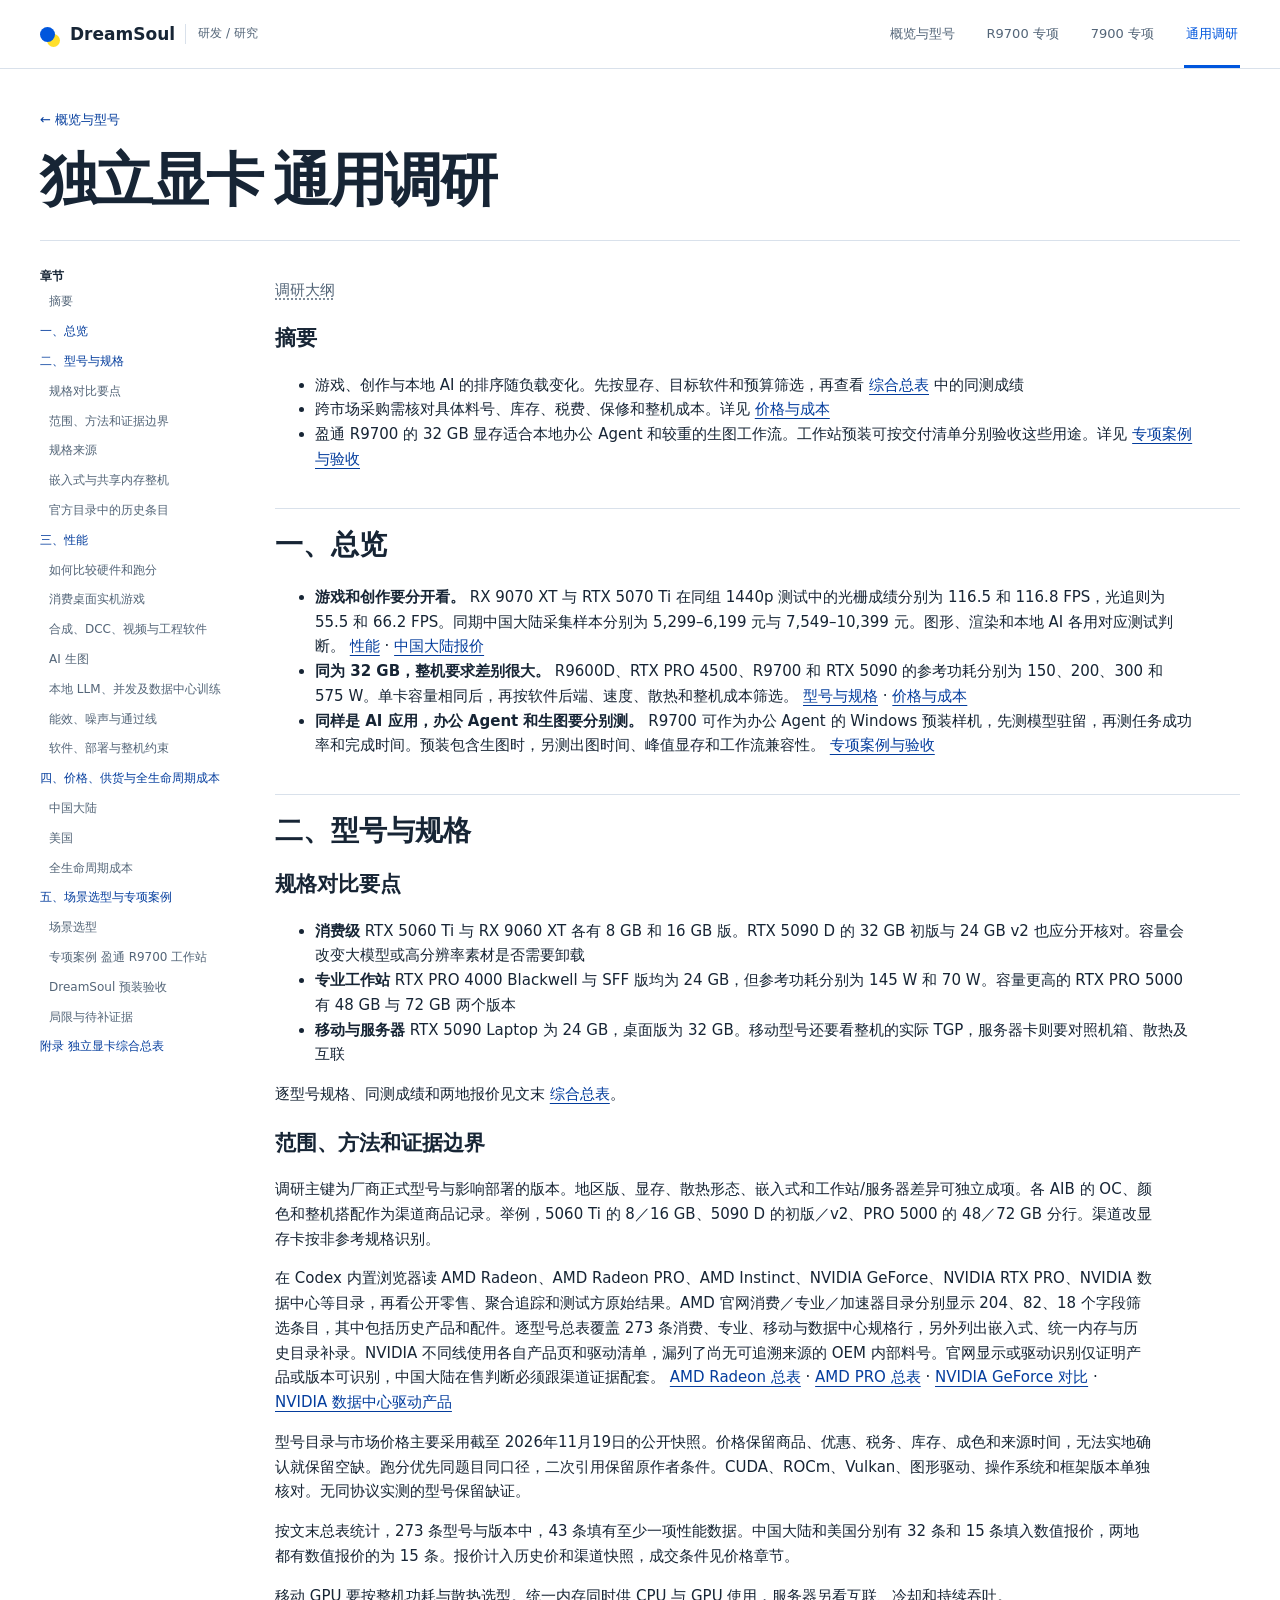
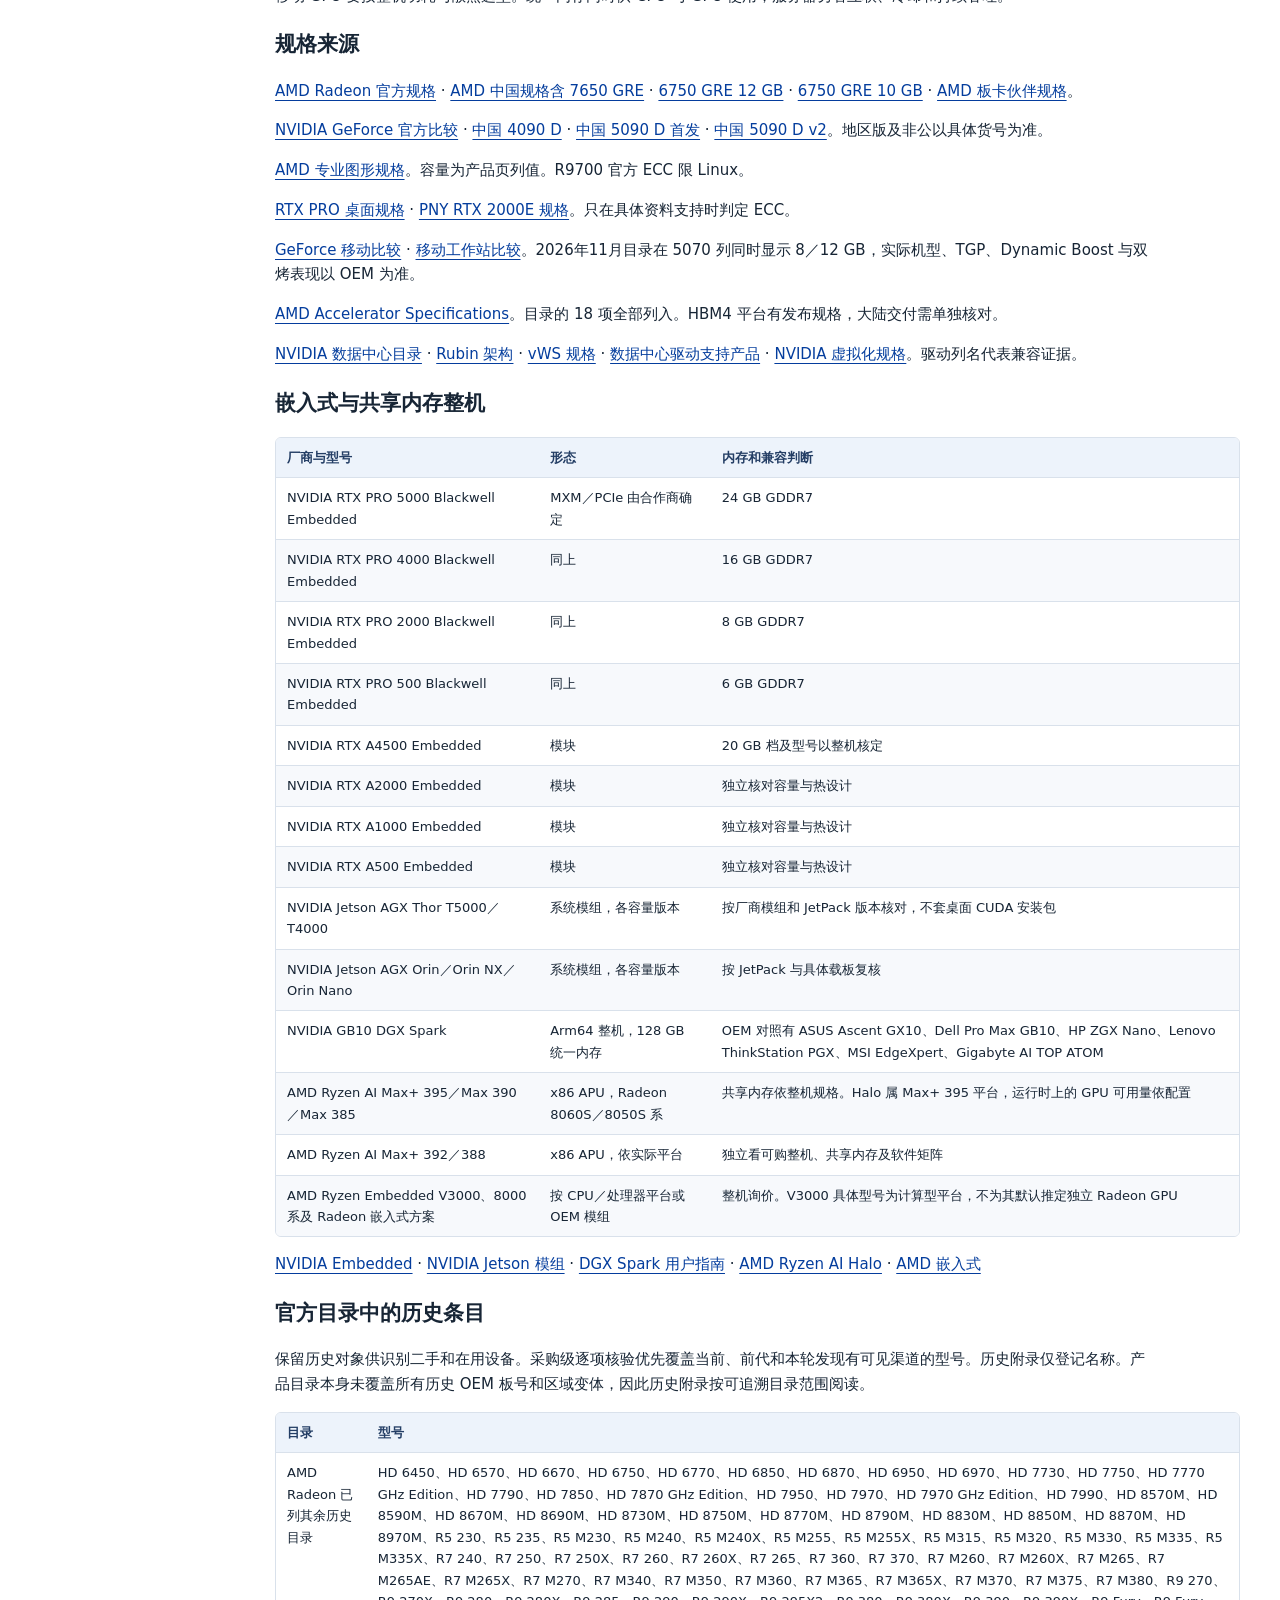
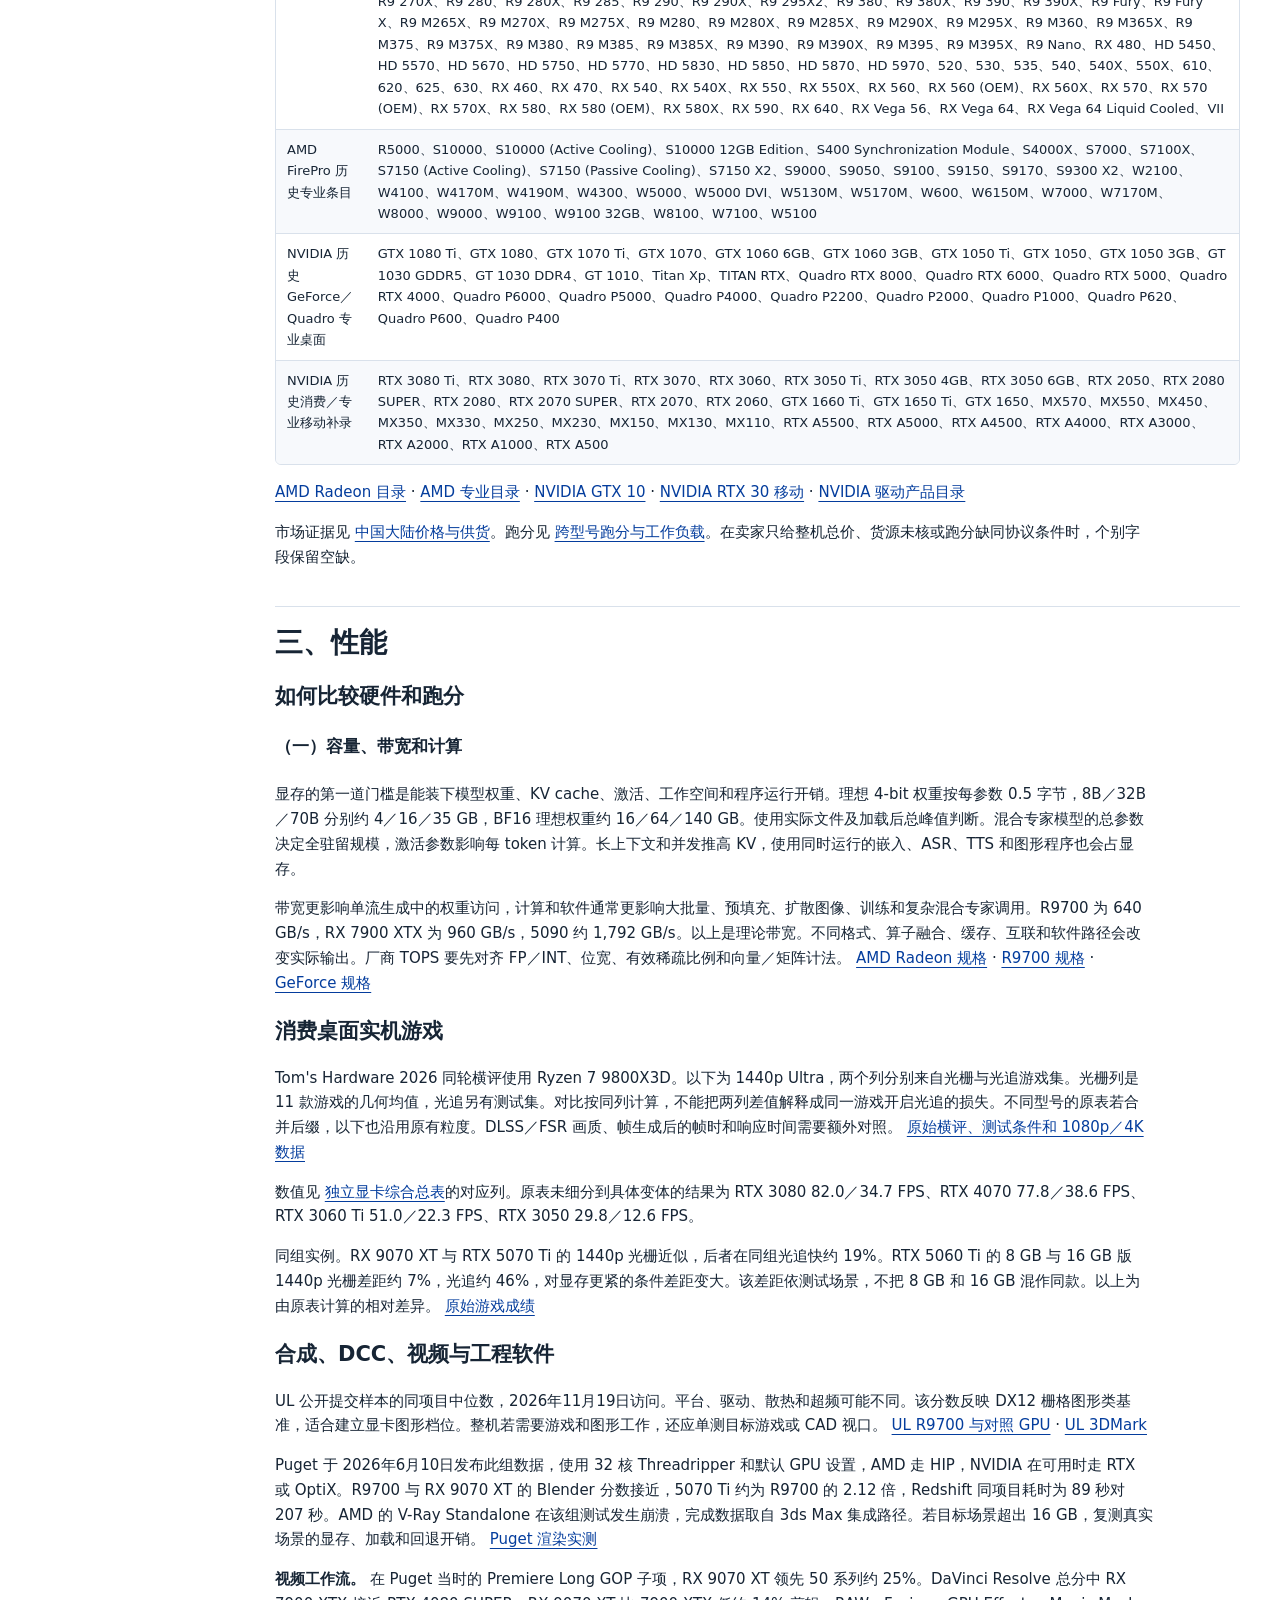
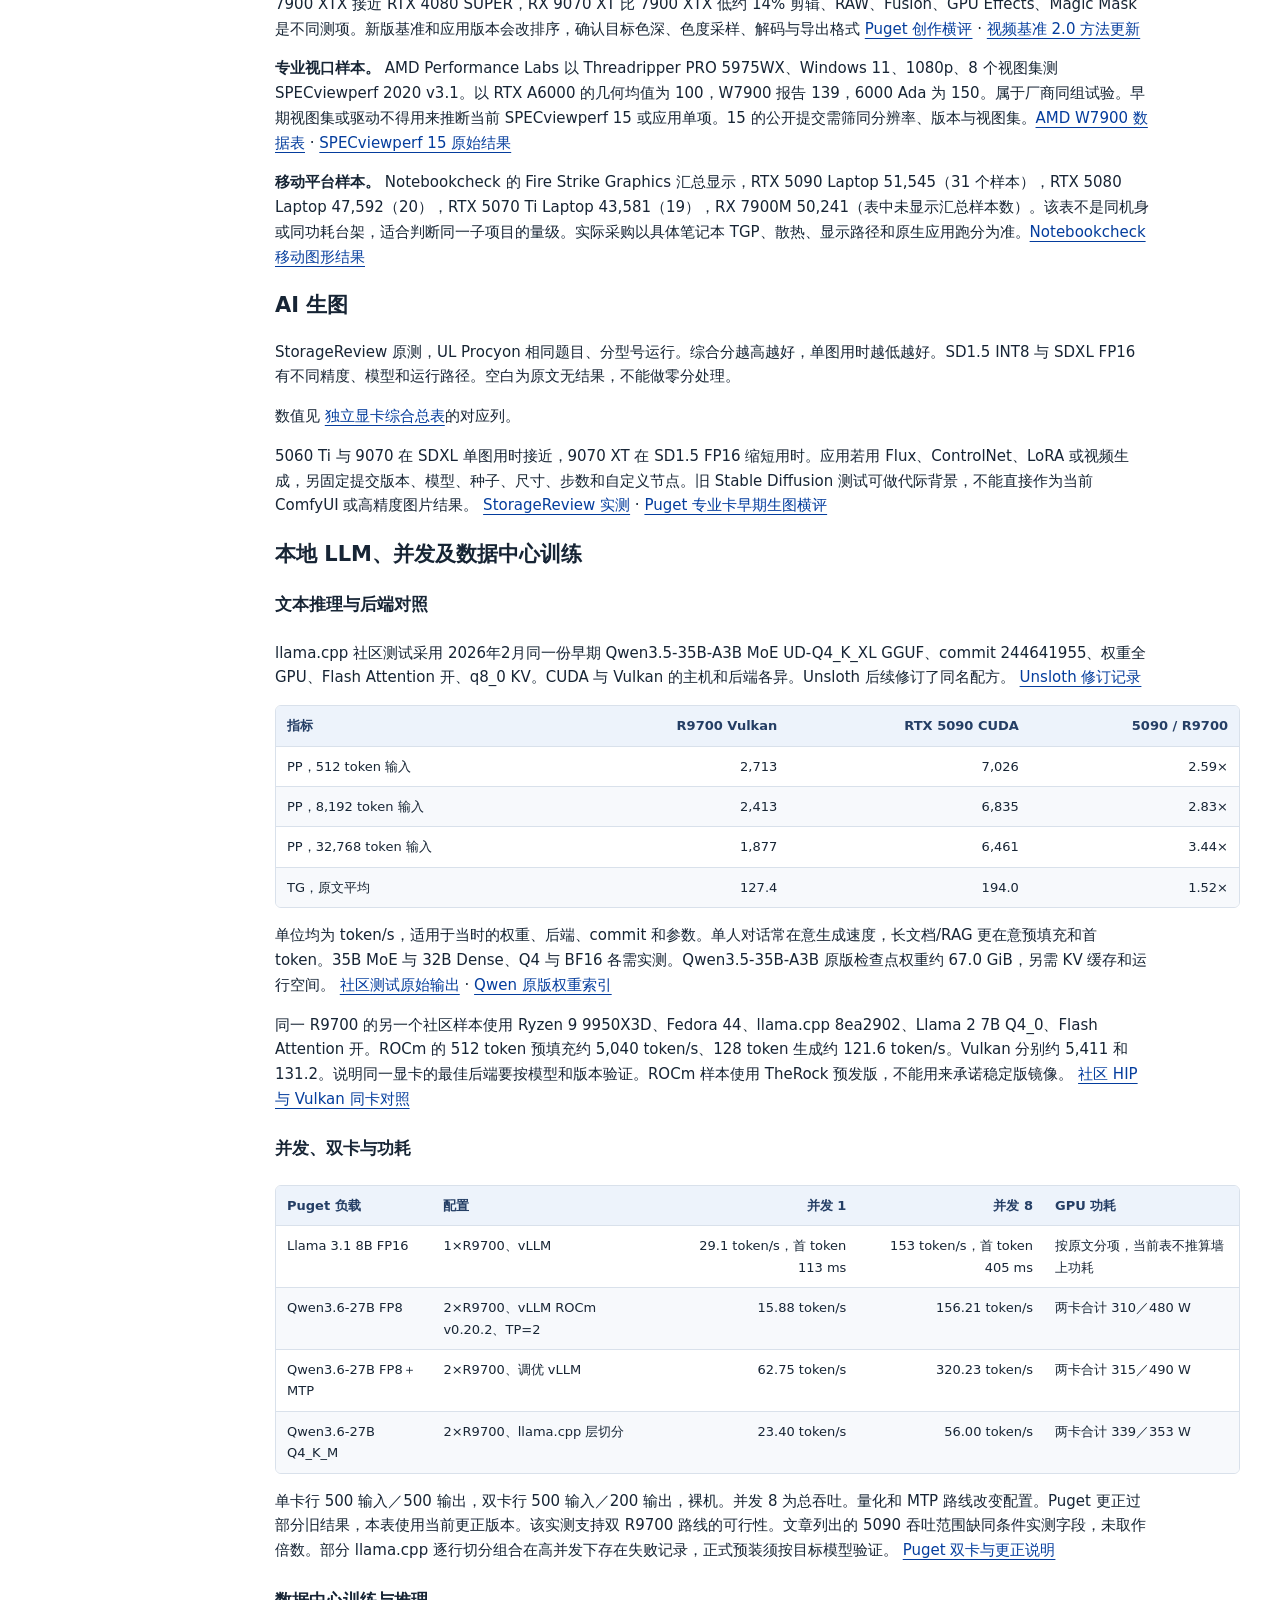
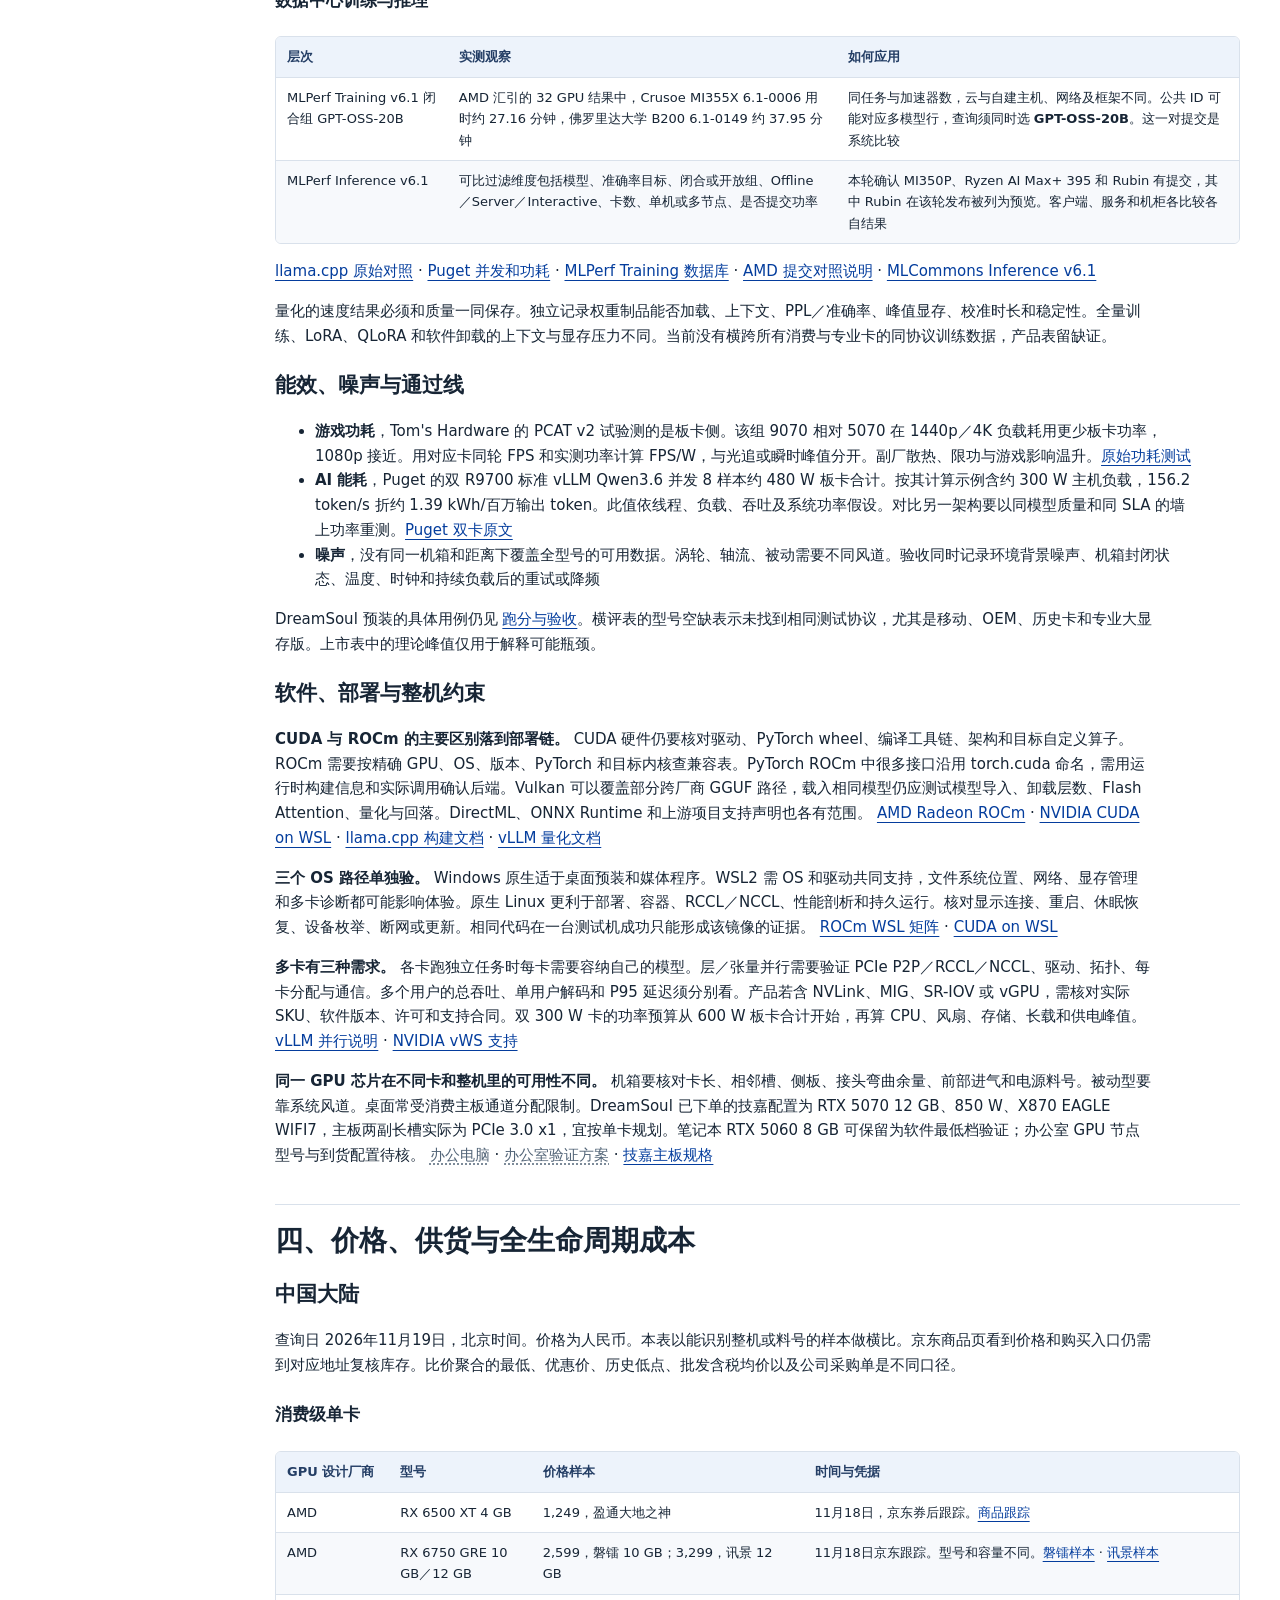
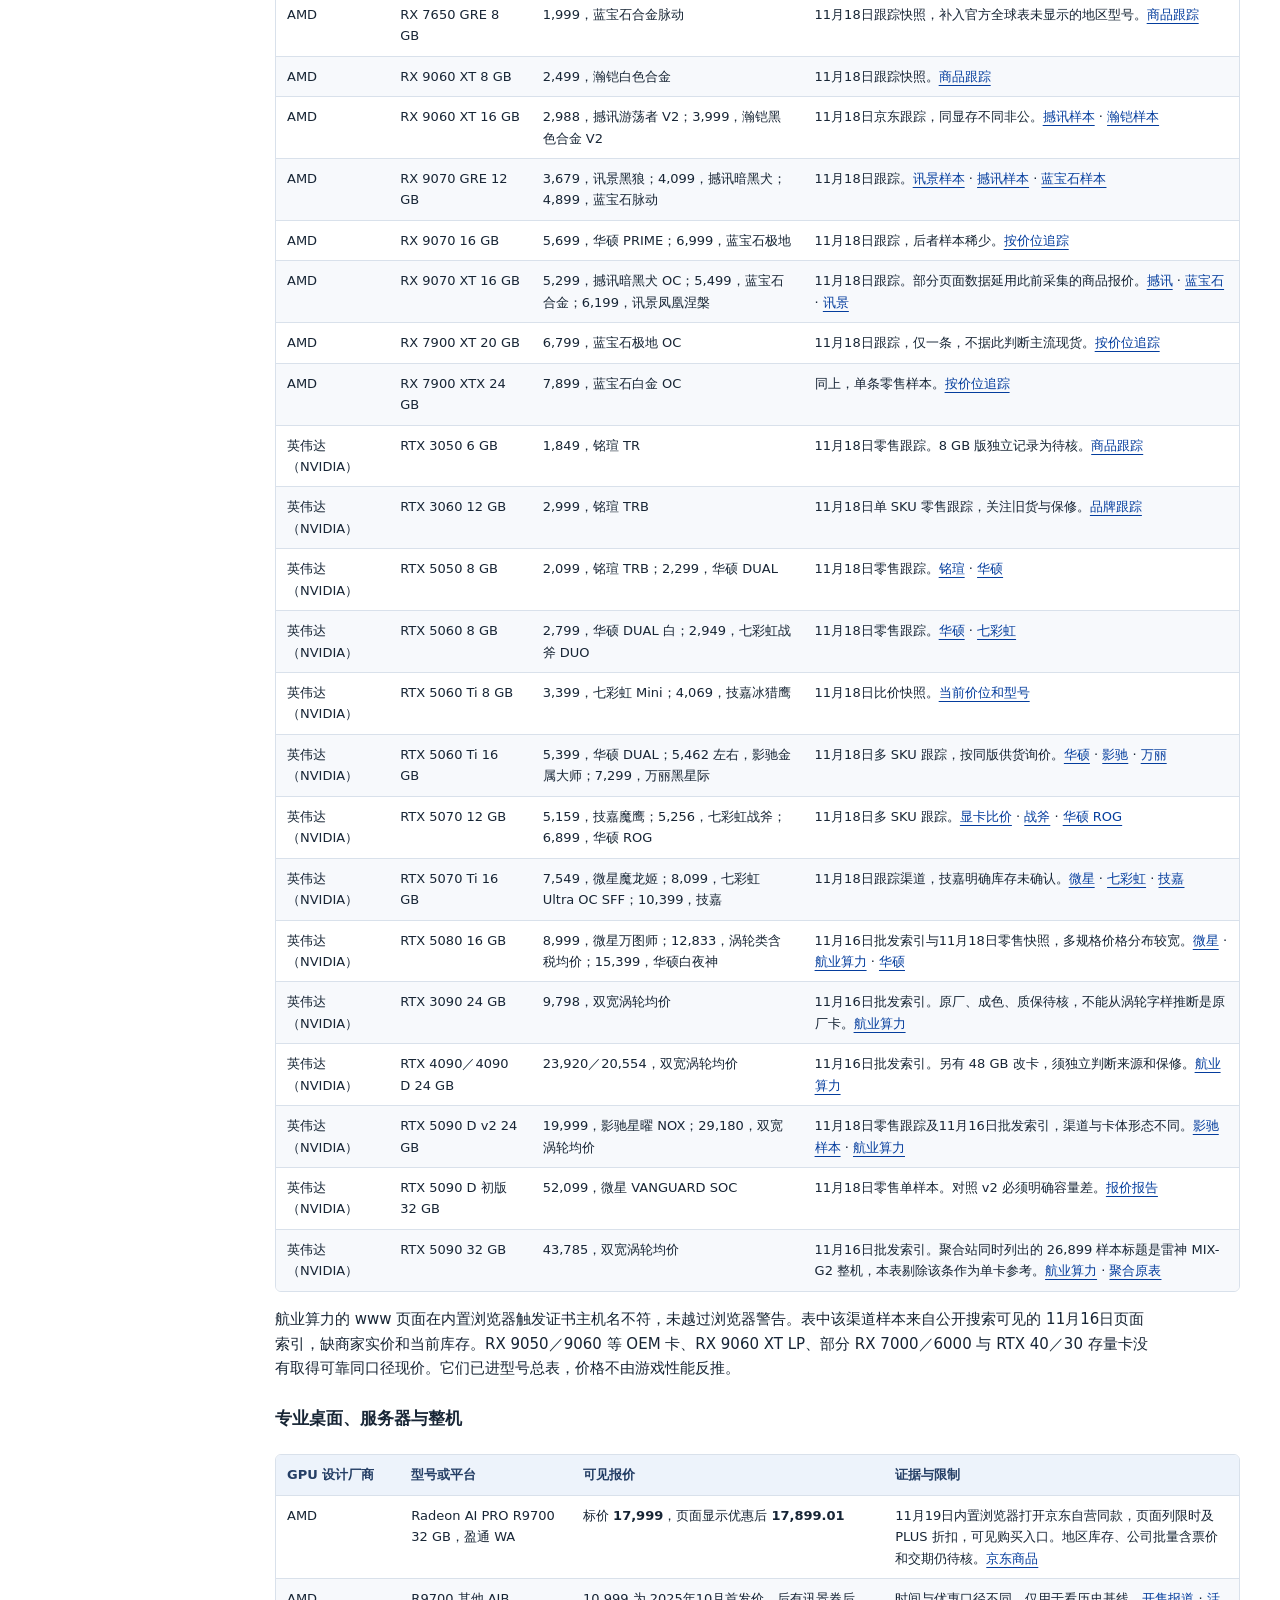
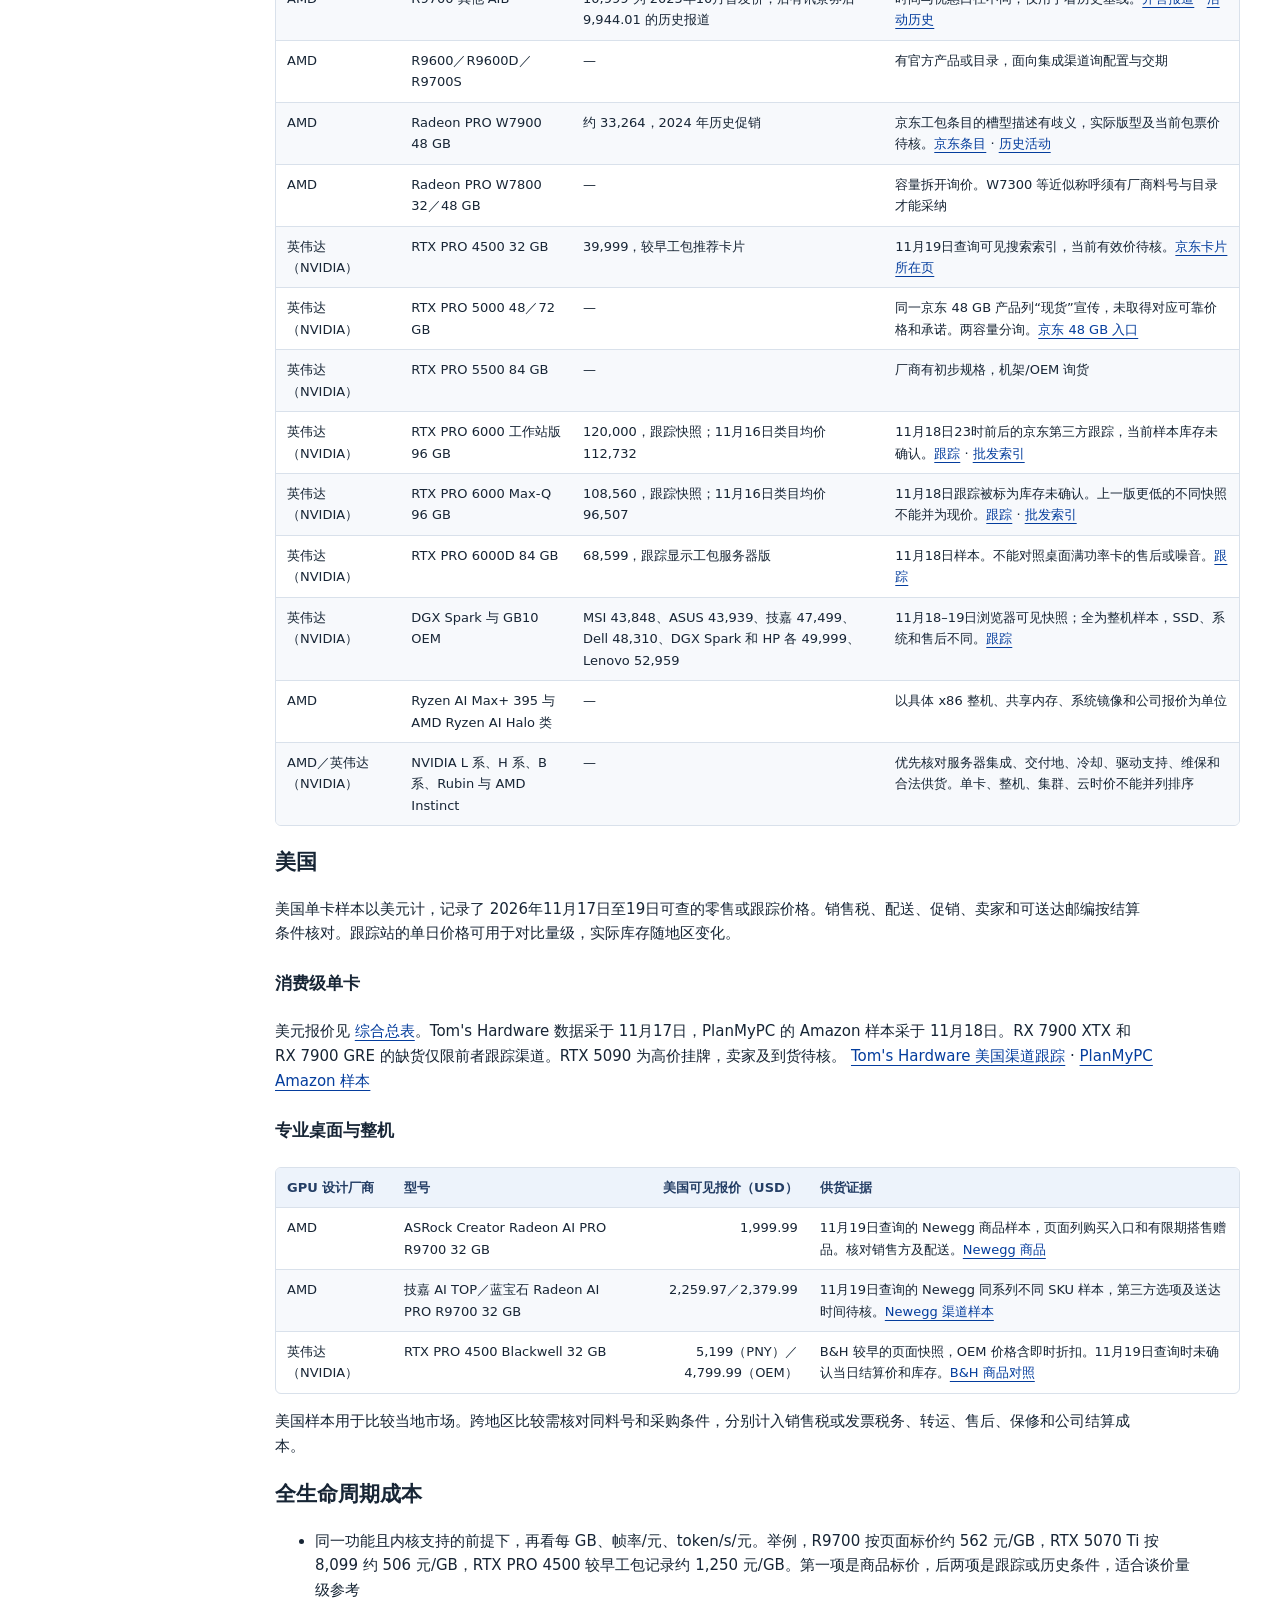
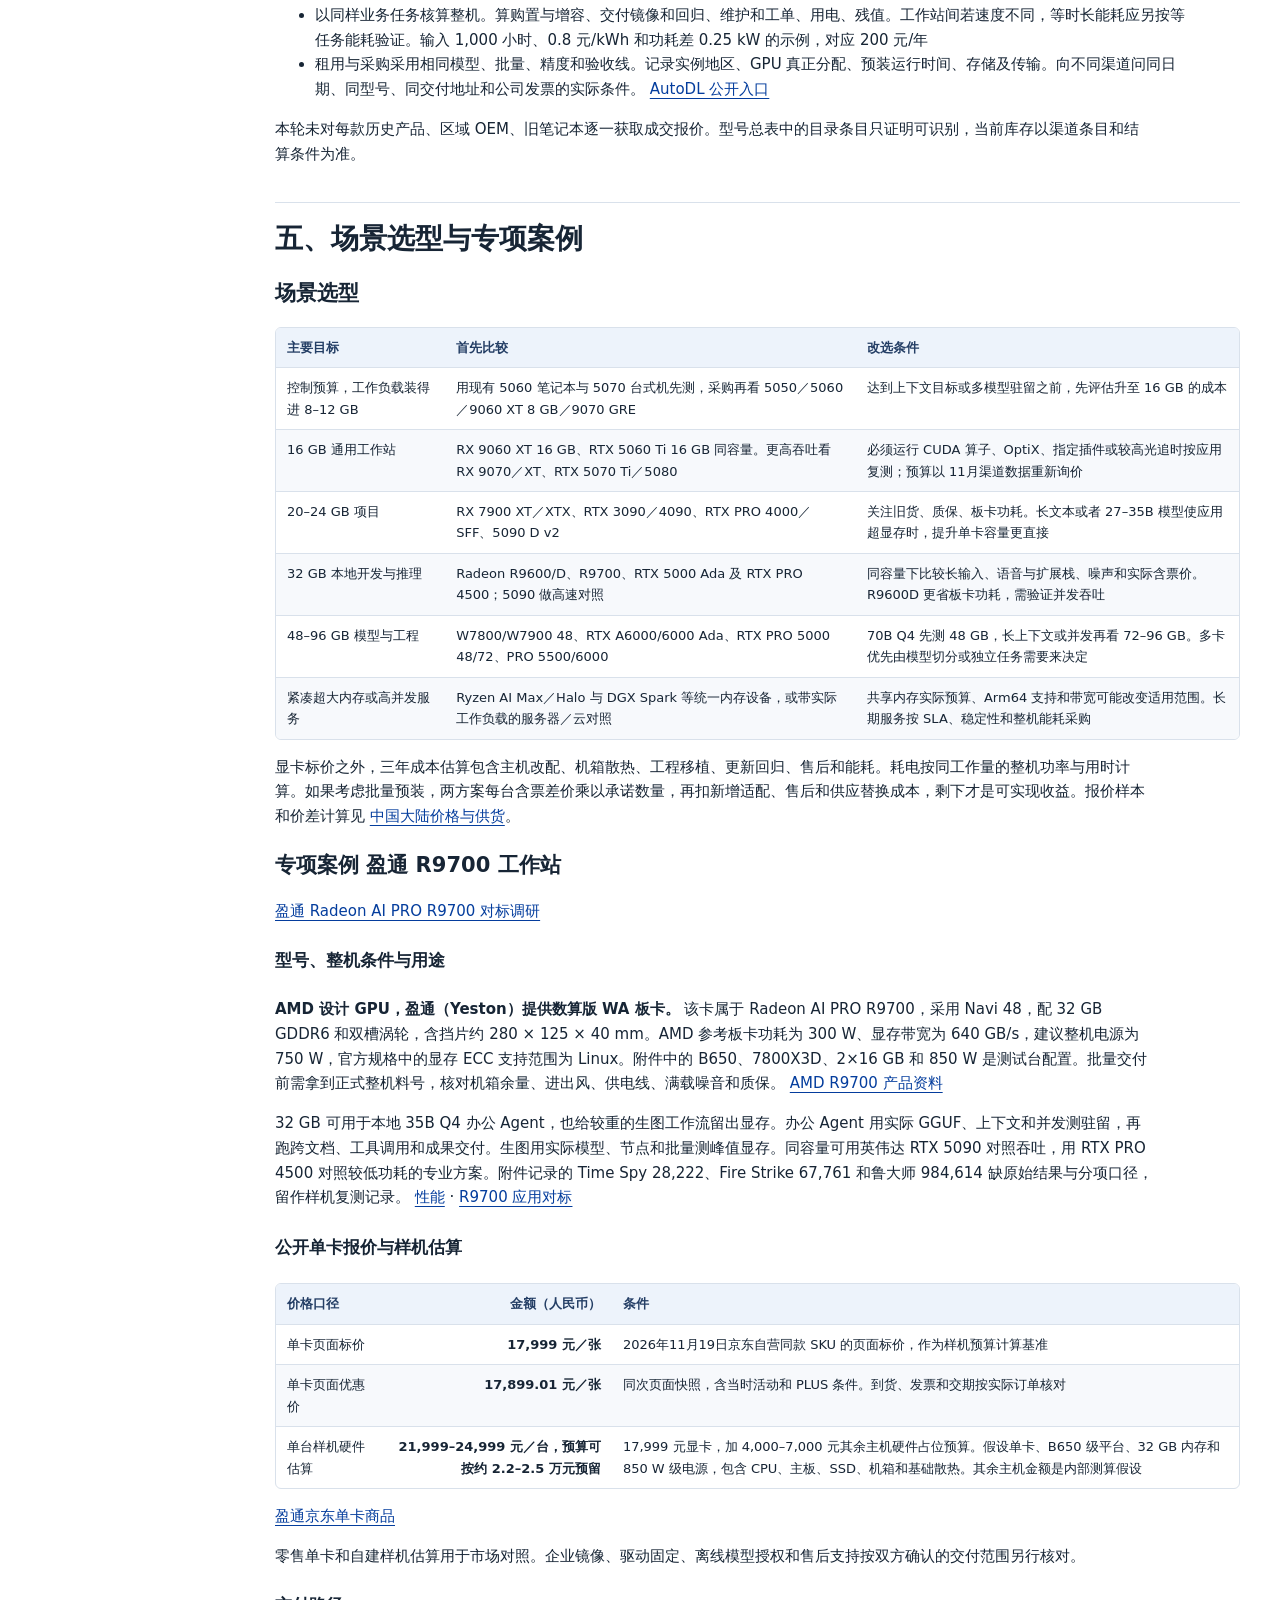
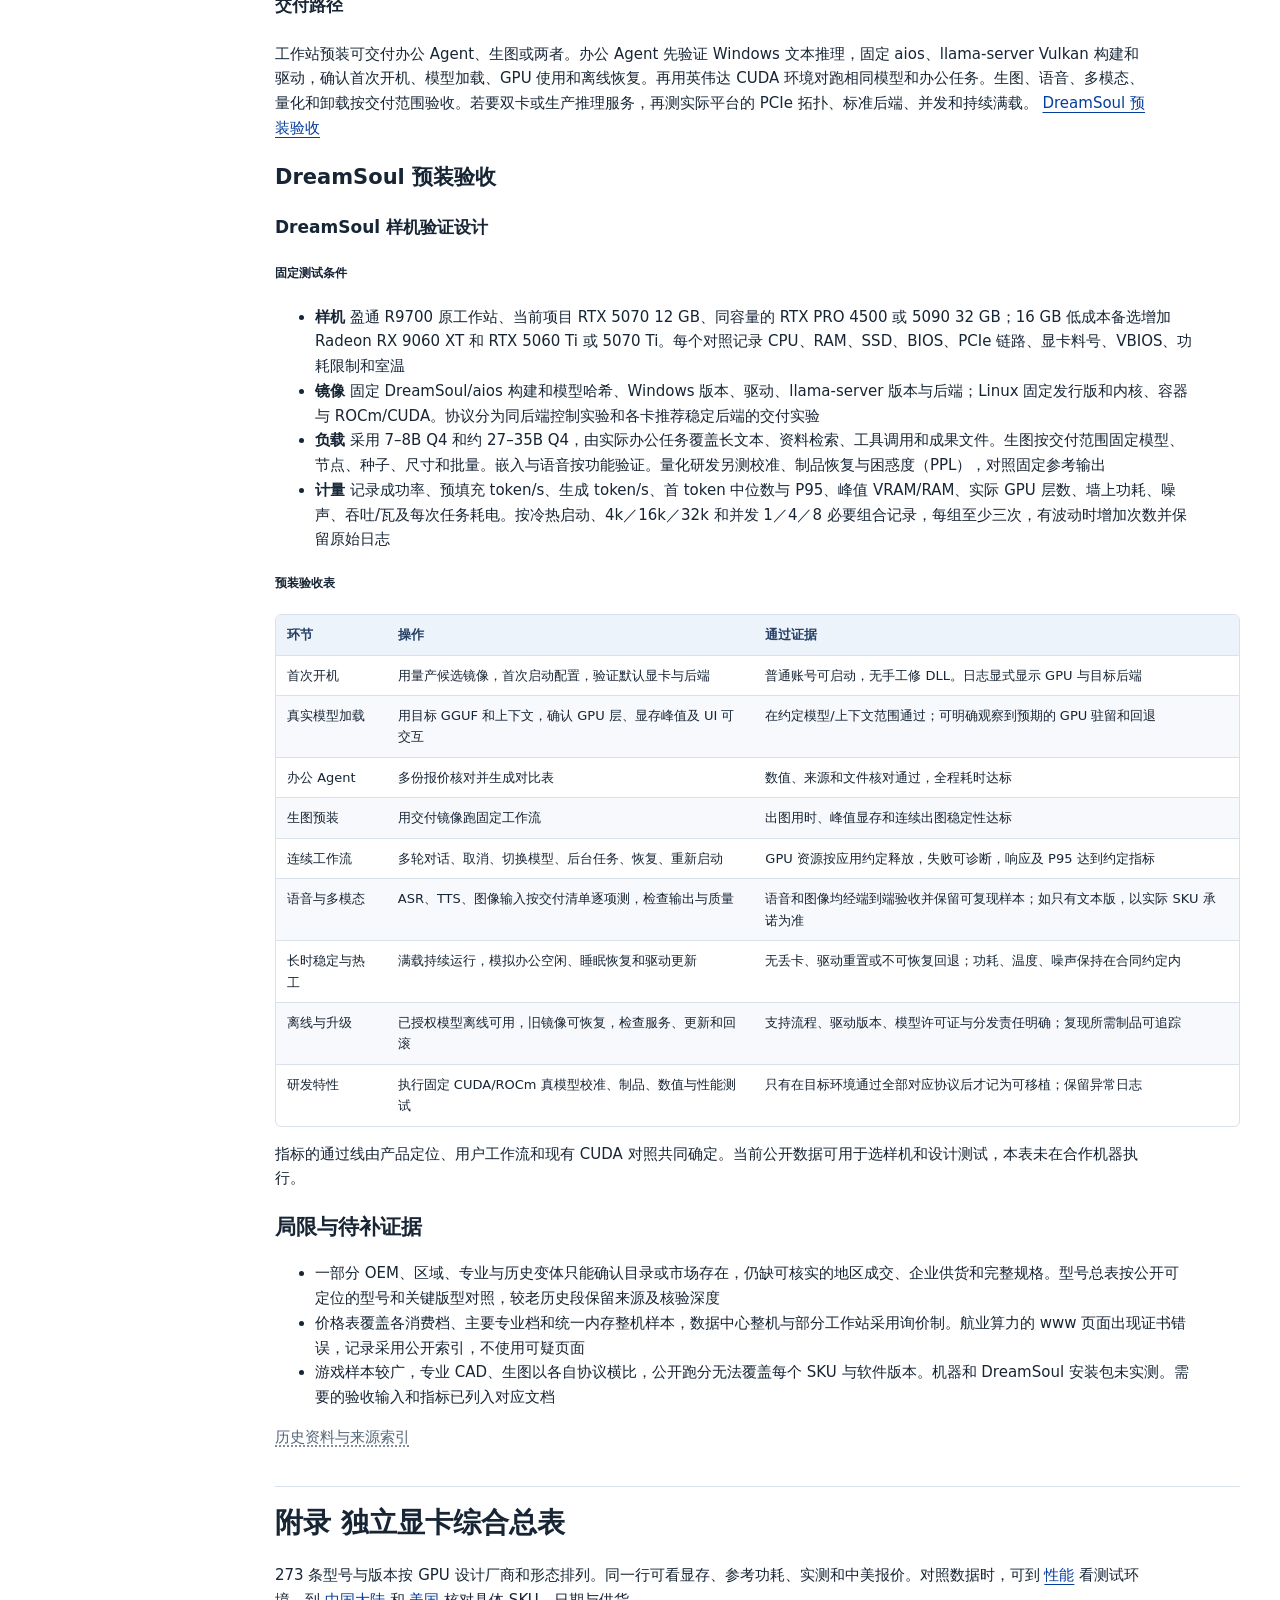
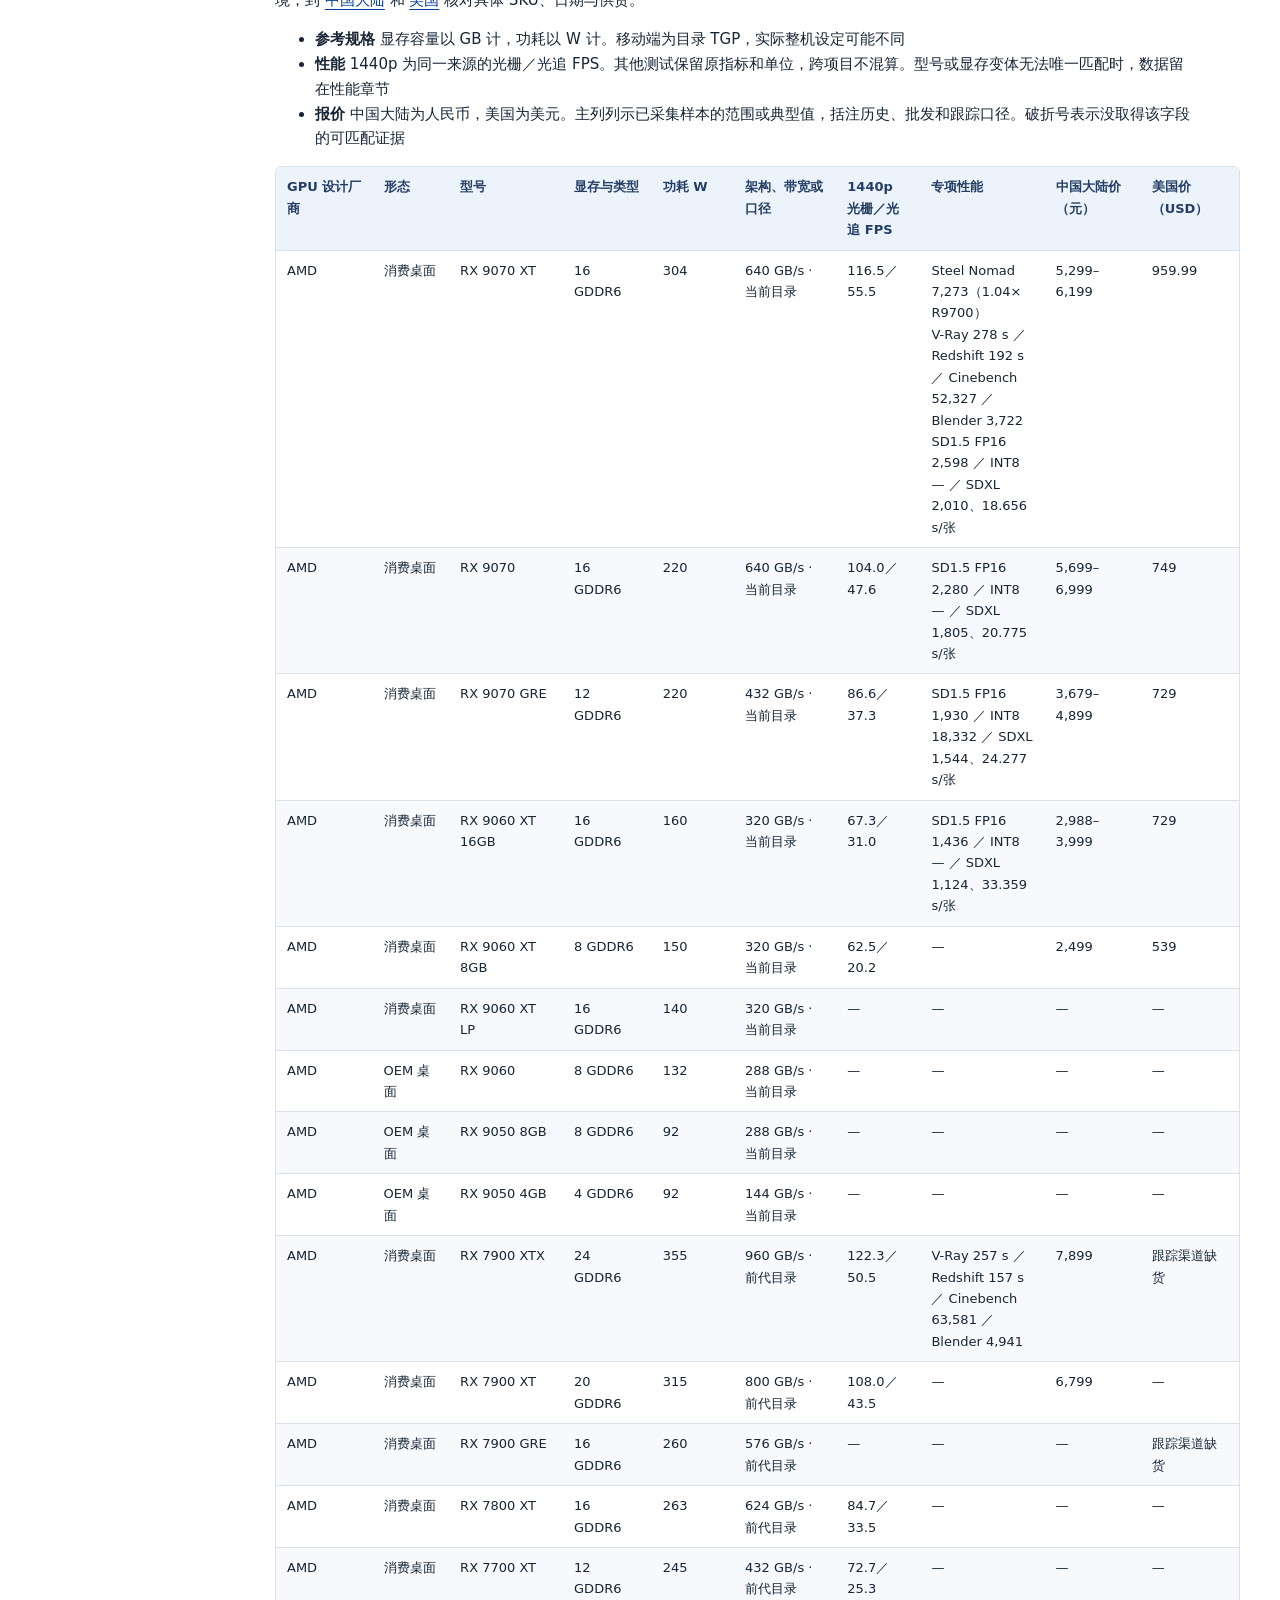
==== commit f48fe3df: "Show both workstation GPU comparisons" ====
--- a/general.html
+++ b/general.html
@@ -12,7 +12,7 @@
 <header class="topbar">
   <div class="topbar-inner">
     <a class="brand" href="index.html"><span class="brand-mark" aria-hidden="true"></span>DreamSoul <span>研发 / 研究</span></a>
-    <nav aria-label="主要页面"><a href="index.html">概览与型号</a><a href="general.html" aria-current="page">通用调研</a><a href="r9700.html">R9700 专项</a></nav>
+    <nav aria-label="主要页面"><a href="index.html">概览与型号</a><a href="r9700.html">R9700 专项</a><a href="rx7900.html">7900 专项</a><a href="general.html" aria-current="page">通用调研</a></nav>
   </div>
 </header>
 <main class="wrap report" id="content"><header class="report-title"><a class="back" href="index.html">← 概览与型号</a><h1>独立显卡 通用调研</h1></header><div class="report-layout"><aside><nav aria-label="章节"><strong>章节</strong><a class="level-2" href="#section-1">摘要</a><a class="level-1" href="#section-2">一、总览</a><a class="level-1" href="#section-3">二、型号与规格</a><a class="level-2" href="#section-4">规格对比要点</a><a class="level-2" href="#section-5">范围、方法和证据边界</a><a class="level-2" href="#section-6">规格来源</a><a class="level-2" href="#section-7">嵌入式与共享内存整机</a><a class="level-2" href="#section-8">官方目录中的历史条目</a><a class="level-1" href="#section-9">三、性能</a><a class="level-2" href="#section-10">如何比较硬件和跑分</a><a class="level-2" href="#section-12">消费桌面实机游戏</a><a class="level-2" href="#section-13">合成、DCC、视频与工程软件</a><a class="level-2" href="#section-14">AI 生图</a><a class="level-2" href="#section-15">本地 LLM、并发及数据中心训练</a><a class="level-2" href="#section-19">能效、噪声与通过线</a><a class="level-2" href="#section-20">软件、部署与整机约束</a><a class="level-1" href="#section-21">四、价格、供货与全生命周期成本</a><a class="level-2" href="#section-22">中国大陆</a><a class="level-2" href="#section-25">美国</a><a class="level-2" href="#section-28">全生命周期成本</a><a class="level-1" href="#section-29">五、场景选型与专项案例</a><a class="level-2" href="#section-30">场景选型</a><a class="level-2" href="#section-31">专项案例 盈通 R9700 工作站</a><a class="level-2" href="#section-35">DreamSoul 预装验收</a><a class="level-2" href="#section-39">局限与待补证据</a><a class="level-1" href="#section-40">附录 独立显卡综合总表</a></nav></aside><article class="prose"><p><span class="local-ref" title="工作区资料">调研大纲</span></p>
--- a/style.css
+++ b/style.css
@@ -36,12 +36,12 @@
 .topbar nav a { align-self: stretch; display: flex; align-items: center; color: var(--muted); text-decoration: none; border-bottom: 3px solid transparent; padding: 3px 2px 0; }
 .topbar nav a:hover, .topbar nav [aria-current] { color: var(--blue); border-bottom-color: var(--blue); }
 
-.hero { display: grid; grid-template-columns: 1.08fr .92fr; gap: clamp(28px, 5vw, 100px); align-items: center; padding: 63px 0 51px; }
+.hero { display: grid; grid-template-columns: 1.08fr .92fr; gap: clamp(28px, 5vw, 100px); align-items: center; padding: 47px 0 39px; }
 .eyebrow { color: var(--deep-blue); font-size: 12px; font-weight: 700; letter-spacing: .065em; display: flex; align-items: center; flex-wrap: wrap; gap: 10px; margin: 0; }
 .eyebrow span { width: 3px; height: 3px; border-radius: 50%; background: currentColor; }
 h1, h2, h3 { line-height: 1.25; }
-.hero h1 { font-size: clamp(42px, 6.2vw, 92px); letter-spacing: -.075em; margin: 16px 0 24px; font-family: var(--serif); font-weight: 850; line-height: 1.08; }
-.hero h1 span { display: block; width: fit-content; padding-right: .13em; background: linear-gradient(transparent 76%, var(--yellow) 76%, var(--yellow) 92%, transparent 92%); }
+.hero h1 { font-size: clamp(38px, 5.3vw, 76px); letter-spacing: -.064em; margin: 16px 0 20px; font-family: var(--serif); font-weight: 850; line-height: 1.12; }
+.hero h1 span { display: inline-block; padding-right: .13em; background: linear-gradient(transparent 76%, var(--yellow) 76%, var(--yellow) 92%, transparent 92%); }
 .intro { color: var(--muted); font-size: clamp(14px, 1.3vw, 17px); max-width: 490px; }
 .hero-actions { display: flex; align-items: center; flex-wrap: wrap; gap: 15px 22px; margin-top: 24px; }
 .primary, .secondary { display: inline-flex; align-items: center; gap: 12px; font-size: 13px; font-weight: 650; text-decoration: none; }
@@ -49,48 +49,35 @@
 .primary:hover { background: var(--deep-blue); }
 .secondary:hover { text-decoration: underline; }
 .compact { padding: 6px 12px; }
-.hero-facts { display: flex; flex-wrap: wrap; gap: 14px 30px; margin: 27px 0 0; }
-.hero-facts div { display: flex; flex-direction: column-reverse; gap: 0; }
-.hero-facts dt { font-size: 12px; color: var(--muted); }
-.hero-facts dd { margin: 0; font-weight: 750; font-size: 25px; line-height: 1.35; font-variant-numeric: tabular-nums; }
-.hero-facts small { font-weight: 500; font-size: 12px; color: var(--muted); }
-.reference-panel { padding: clamp(18px, 2.4vw, 32px); border-radius: 12px; color: #fff; background: #102a4f; box-shadow: 0 16px 32px #102a4f24; }
-.reference-panel h2 { margin: 0 0 8px; font-size: clamp(19px, 2vw, 26px); }
-.reference-panel header p { margin: 0; color: #d7e5ff; font-size: 13px; }
-.reference-metrics { margin: 20px 0 15px; display: grid; grid-template-columns: repeat(2, minmax(0, 1fr)); gap: 1px; border: 1px solid #536d91; border-radius: 7px; overflow: hidden; background: #536d91; }
-.reference-metric { background: #17365d; padding: 11px 12px 10px; }
-.reference-metric dt { display: flex; align-items: center; justify-content: space-between; flex-wrap: wrap; gap: 3px 6px; color: #e0ebff; font-size: 12px; }
-.reference-metric dd { margin: 2px 0 0; display: flex; align-items: baseline; gap: 2px 8px; flex-wrap: wrap; font-variant-numeric: tabular-nums; }
-.reference-metric dd strong { font-size: clamp(19px, 2.2vw, 30px); font-weight: 750; }
-.reference-metric dd span { color: #c7d9f7; font-size: 12px; white-space: nowrap; }
-.result-chip { display: inline-block; padding: 1px 6px; border-radius: 3px; font-weight: 680; font-size: 10px; white-space: nowrap; }
-.result-chip.neutral { color: #d8e8ff; background: #345680; }
-.result-chip.positive { color: #fff3a3; background: #665a23; }
-.result-chip.caution { color: #ffe3d7; background: #744e4a; }
-.reference-price { display: flex; flex-wrap: wrap; align-items: baseline; gap: 5px 12px; font-size: 13px; color: #c7d9f7; }
-.reference-price strong { color: #fff; font-variant-numeric: tabular-nums; }
-.reference-source { display: block; margin-top: 13px; padding-top: 12px; border-top: 1px solid #ffffff38; color: #d7e5ff; font-size: 12px; text-decoration: none; }
-.reference-source:hover { text-decoration: underline; }
-
-.quick-compare { margin: 0 0 21px; }
-.view-buttons { display: flex; flex-wrap: wrap; gap: 7px; margin: 14px 0 11px; }
-.view-buttons button { padding: 6px 12px; border: 1px solid var(--line); border-radius: 5px; background: var(--white); color: var(--muted); font-size: 13px; }
+.special-links { display: grid; gap: 14px; }
+.special-card { padding: 19px 22px; border: 1px solid var(--line); border-left: 4px solid var(--deep-blue); border-radius: 8px; background: #f6f9fe; }
+.special-card.capacity-card { border-left-color: #976431; background: #fcf9f4; }
+.special-card h2 { display: flex; flex-wrap: wrap; align-items: baseline; gap: 7px 12px; margin: 0 0 8px; font-size: clamp(17px, 2vw, 25px); }
+.special-card h2 span { font-size: .72em; color: var(--deep-blue); font-weight: 650; }
+.capacity-card h2 span { color: #844f22; }
+.special-card p { margin: 0 0 8px; color: var(--muted); font-size: 13px; }
+.quick-compare { margin: 0 0 24px; }
+.view-buttons { display: flex; flex-wrap: wrap; gap: 8px; margin: 12px 0 17px; }
+.view-buttons button { padding: 7px 13px; border: 1px solid var(--line); border-radius: 5px; background: var(--white); color: var(--muted); font-size: 13px; }
 .view-buttons button:hover { border-color: var(--blue); color: var(--blue); }
 .view-buttons button[aria-pressed="true"] { border-color: var(--blue); background: var(--blue); color: var(--white); }
-.quick-table { min-width: 1060px; table-layout: fixed; }
-.quick-table th:first-child { width: 145px; position: sticky; left: 0; z-index: 1; border-right: 1px solid var(--line); }
-.quick-table tbody th { background: #f1f5fa; }
-.quick-table thead th span { display: block; color: var(--muted); font-size: 10px; font-weight: 550; }
-.quick-table th:nth-child(2), .quick-table td:nth-child(2) { background: #fff6ca; }
-.quick-table td { font-variant-numeric: tabular-nums; }
-.quick-notes p { margin: 8px 0 0; font-size: 12px; color: var(--muted); }
-
-.overview { display: grid; grid-template-columns: repeat(3, minmax(0, 1fr)); gap: 1px; border: 1px solid var(--line); border-radius: 8px; overflow: hidden; background: var(--line); }
-.overview article { padding: 19px 22px; background: var(--surface); }
-.overview h2 { margin: 0; font-size: 17px; font-weight: 750; }
-.overview p { font-size: 13px; color: var(--muted); margin: 8px 0 10px; }
-.overview a { font-size: 12px; font-weight: 650; text-decoration: none; }
-.overview a:hover { text-decoration: underline; }
+.comparison-panel + .comparison-panel { margin-top: 29px; }
+.comparison-panel[hidden] + .comparison-panel { margin-top: 0; }
+.comparison-panel h3 { margin: 0 0 9px; font-size: 17px; }
+.focus-table { min-width: 895px; }
+.focus-table th, .focus-table td { vertical-align: middle; }
+.focus-table th:first-child { position: sticky; left: 0; z-index: 1; min-width: 142px; border-right: 1px solid var(--line); }
+.focus-table tbody th { background: #fff; }
+.focus-table tbody tr:nth-child(even) th { background: #f7f9fc; }
+.focus-table tbody .focus-row > * { background: #fff5ce; }
+.focus-table tbody th span { display: block; font-size: 13px; }
+.focus-table small { display: block; color: var(--muted); font-size: 11px; font-weight: 500; }
+.focus-table td { font-variant-numeric: tabular-nums; }
+.comparison-insights { display: grid; grid-template-columns: repeat(2, minmax(0, 1fr)); gap: 10px; margin-top: 13px; }
+.comparison-insights p { margin: 0; border-left: 2px solid #a6bdde; padding: 5px 10px; font-size: 13px; }
+.comparison-note { margin: 10px 0; font-size: 12px; color: var(--muted); }
+.extended-table { margin: 15px 0; }
+.extended-table summary { cursor: pointer; width: fit-content; color: var(--deep-blue); font-size: 13px; }
 .catalog { margin: 54px 0 42px; }
 .section-head { display: flex; align-items: end; justify-content: space-between; flex-wrap: wrap; gap: 12px; margin-bottom: 16px; }
 .section-head h2 { font-size: 31px; margin: 0 0 7px; letter-spacing: -.04em; }
@@ -164,12 +151,11 @@
   .topbar nav { gap: 17px; min-height: 40px; }
   .topbar nav a { font-size: 12px; }
   .hero { grid-template-columns: minmax(0, 1fr); padding: 33px 0 27px; gap: 24px; }
-  .hero h1 { margin: 12px 0 15px; font-size: clamp(45px, 12vw, 68px); }
-  .hero-facts { gap: 12px 19px; }
-  .reference-metric { padding-inline: 8px; }
-  .quick-table th:first-child { width: 104px; }
-  .overview { grid-template-columns: 1fr; }
-  .overview article { padding: 14px 17px; }
+  .hero h1 { margin: 12px 0 15px; font-size: clamp(37px, 9vw, 59px); }
+  .special-card { padding: 14px 16px; }
+  .comparison-insights { grid-template-columns: 1fr; gap: 5px; }
+  .focus-table tbody th:first-child { min-width: 124px; max-width: 140px; }
+  .footer { flex-wrap: wrap; }
   .catalog { margin-top: 36px; }
   .filters { grid-template-columns: repeat(2, minmax(0, 1fr)); padding: 12px; }
   .report-layout { display: block; padding-top: 14px; }
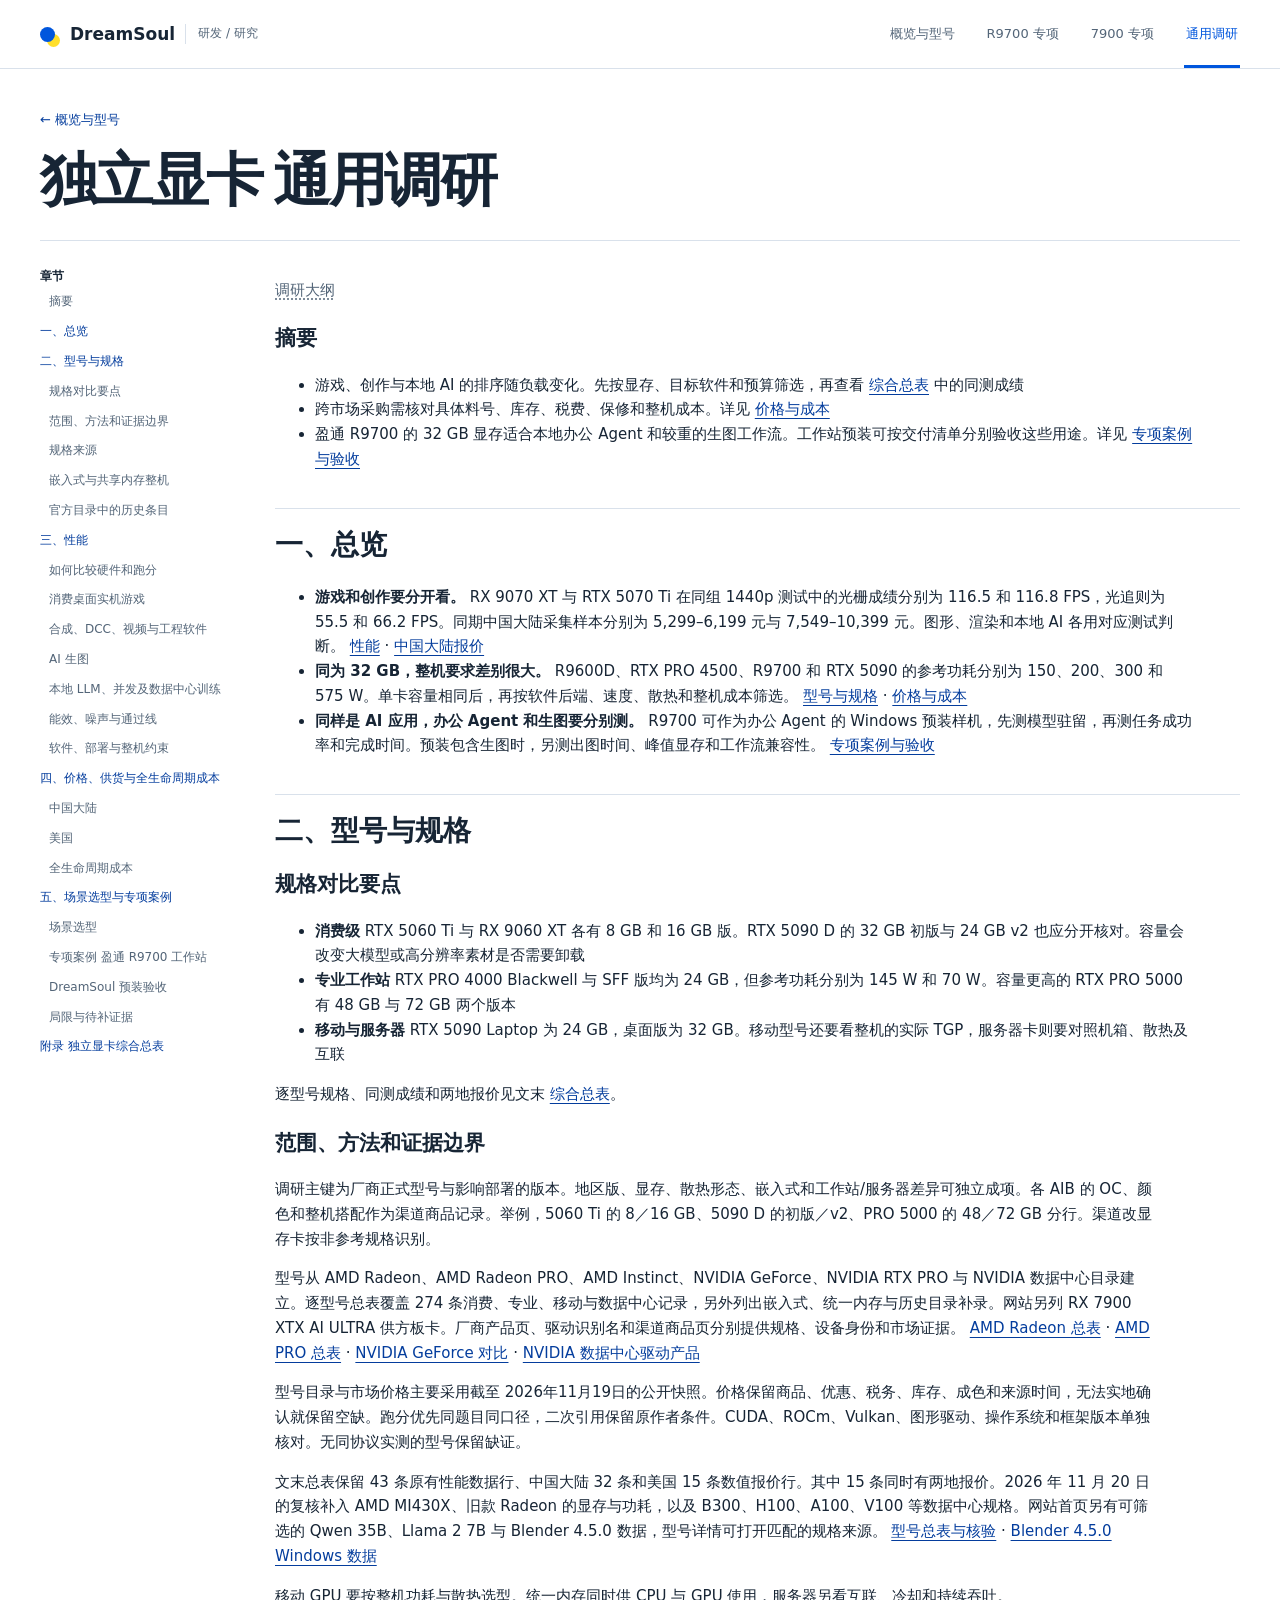
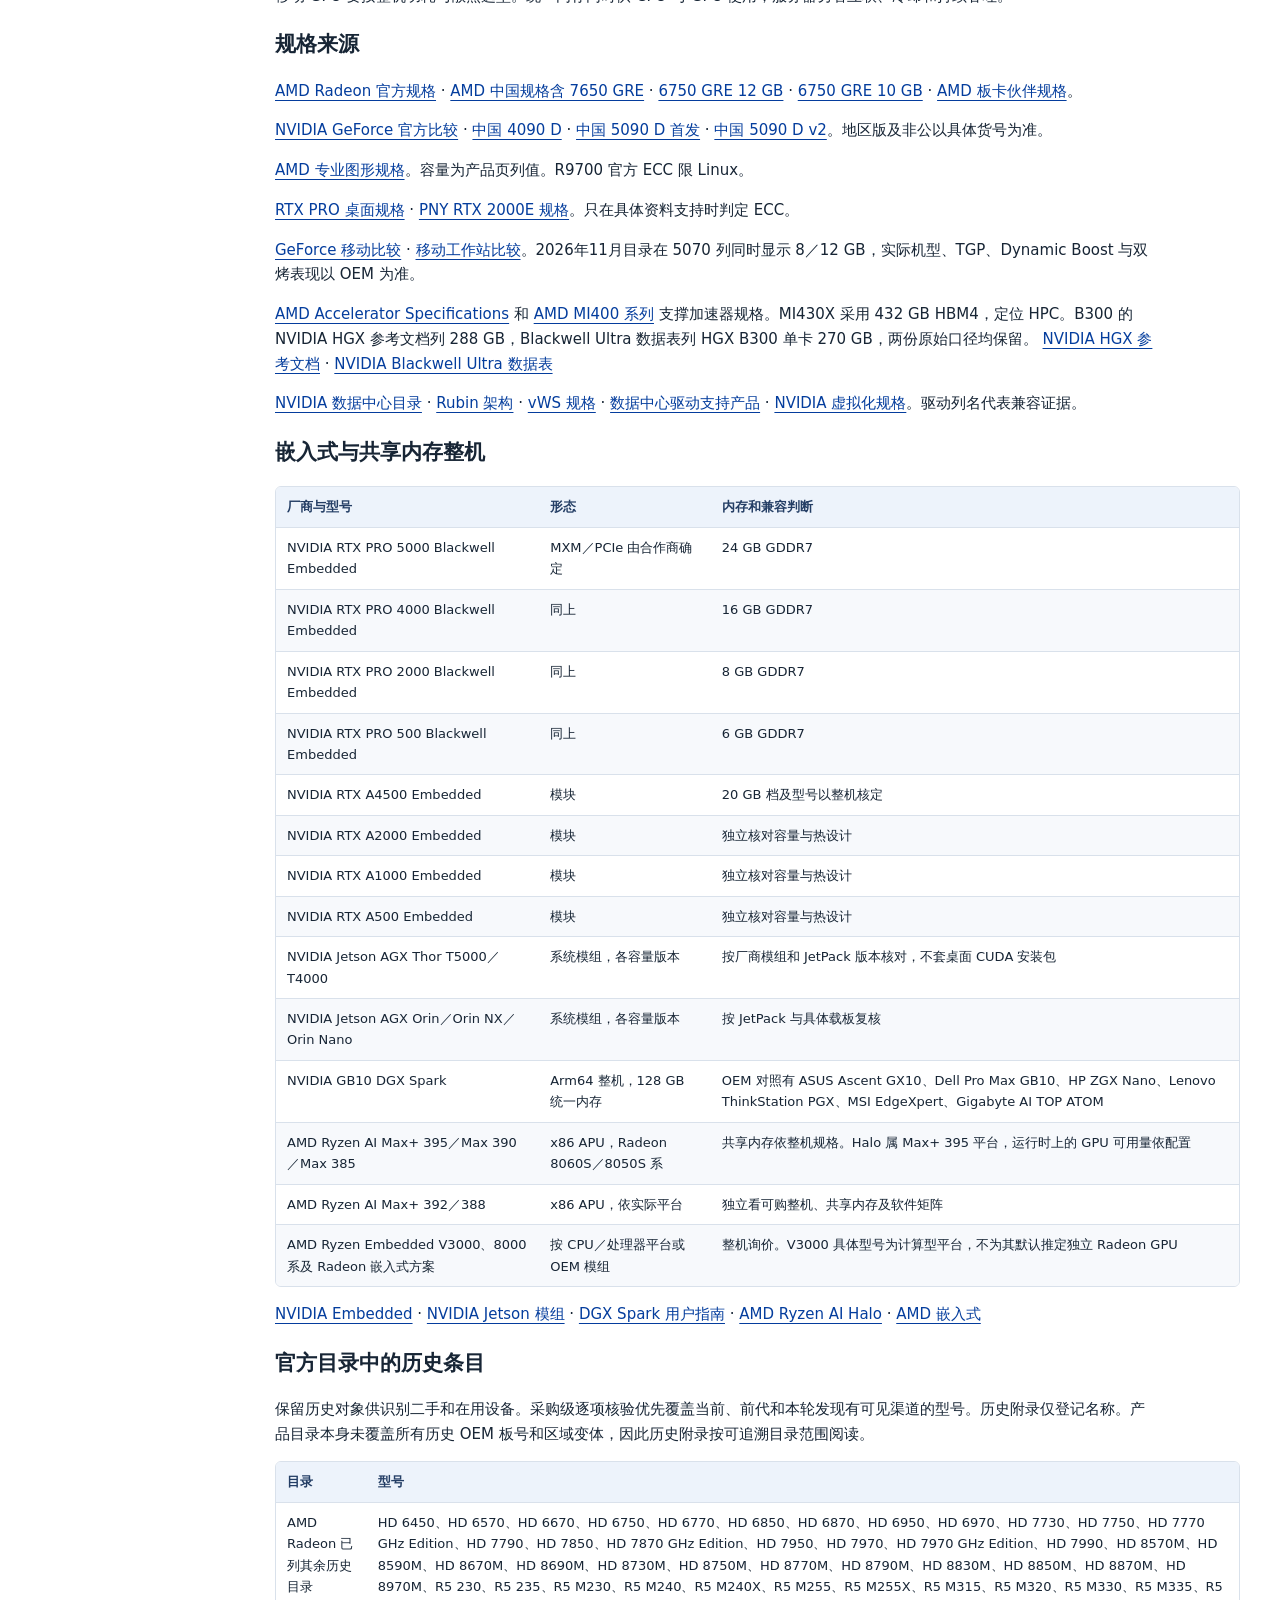
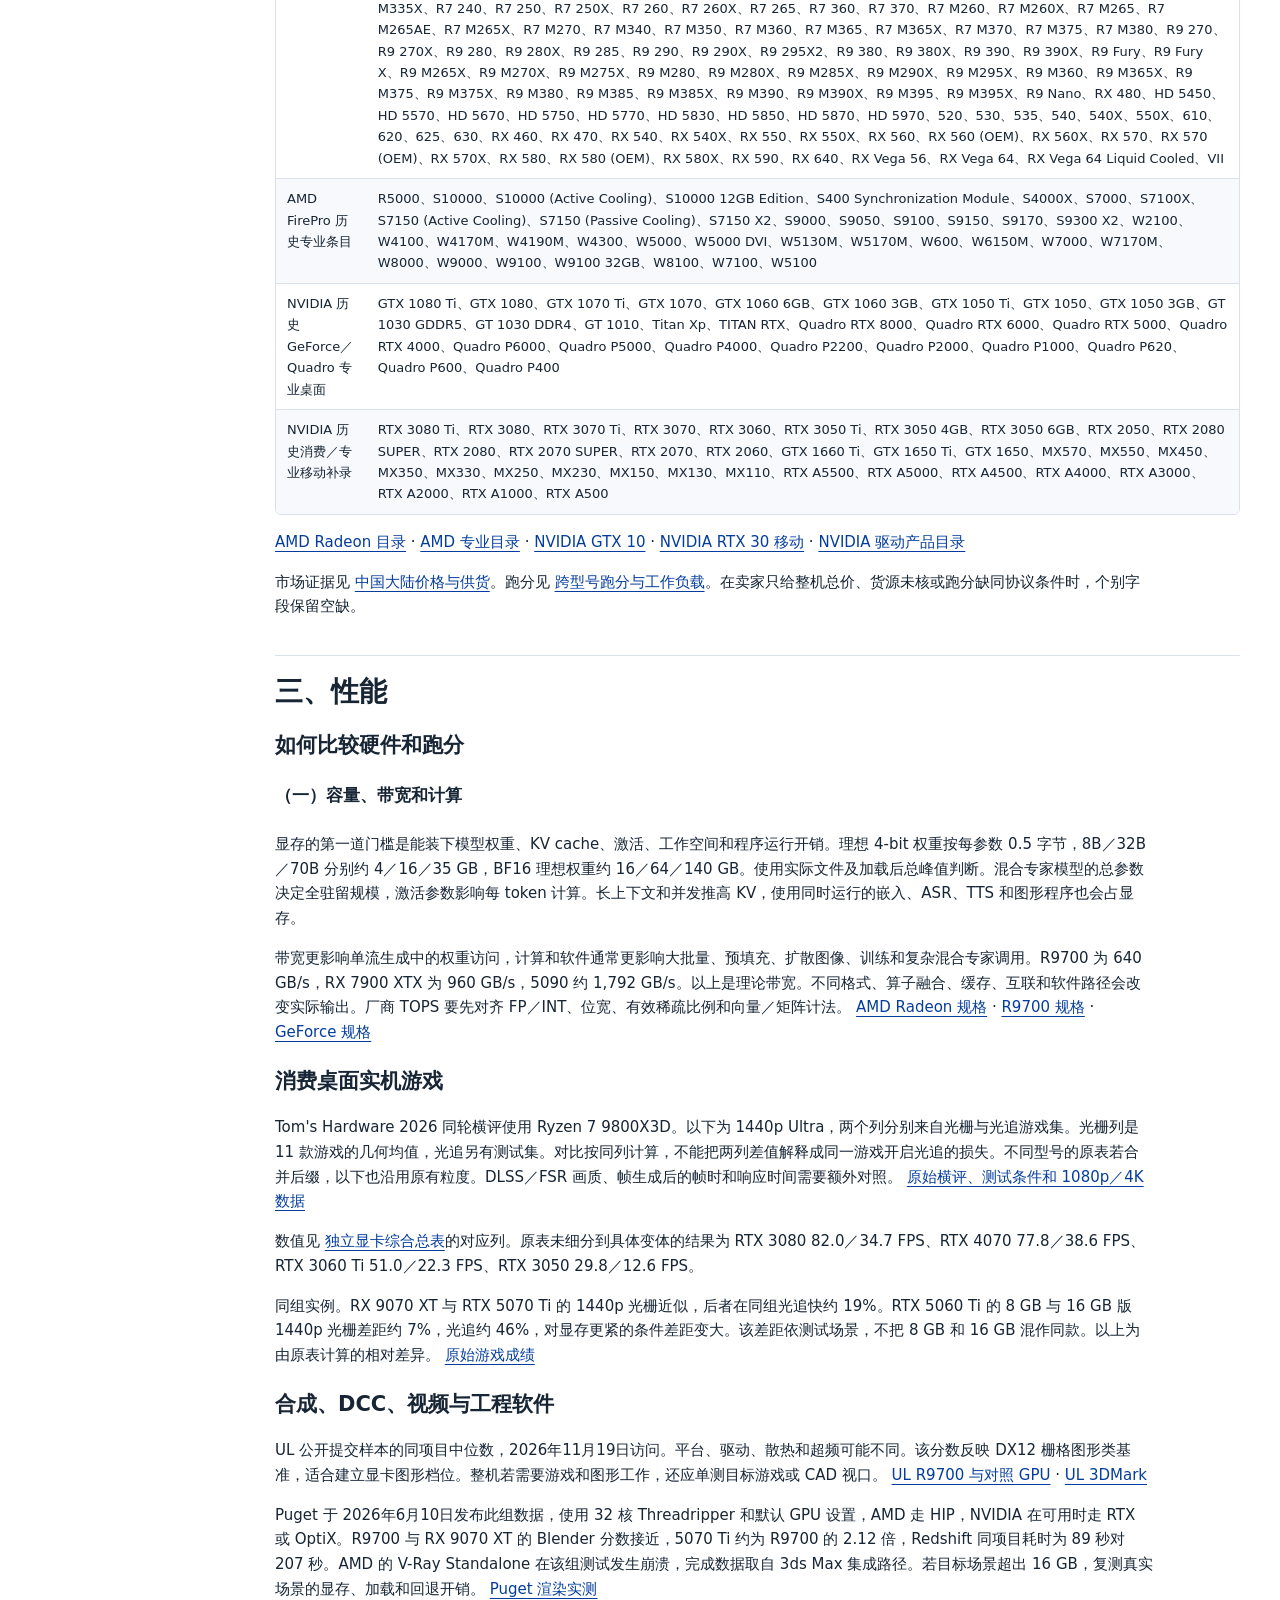
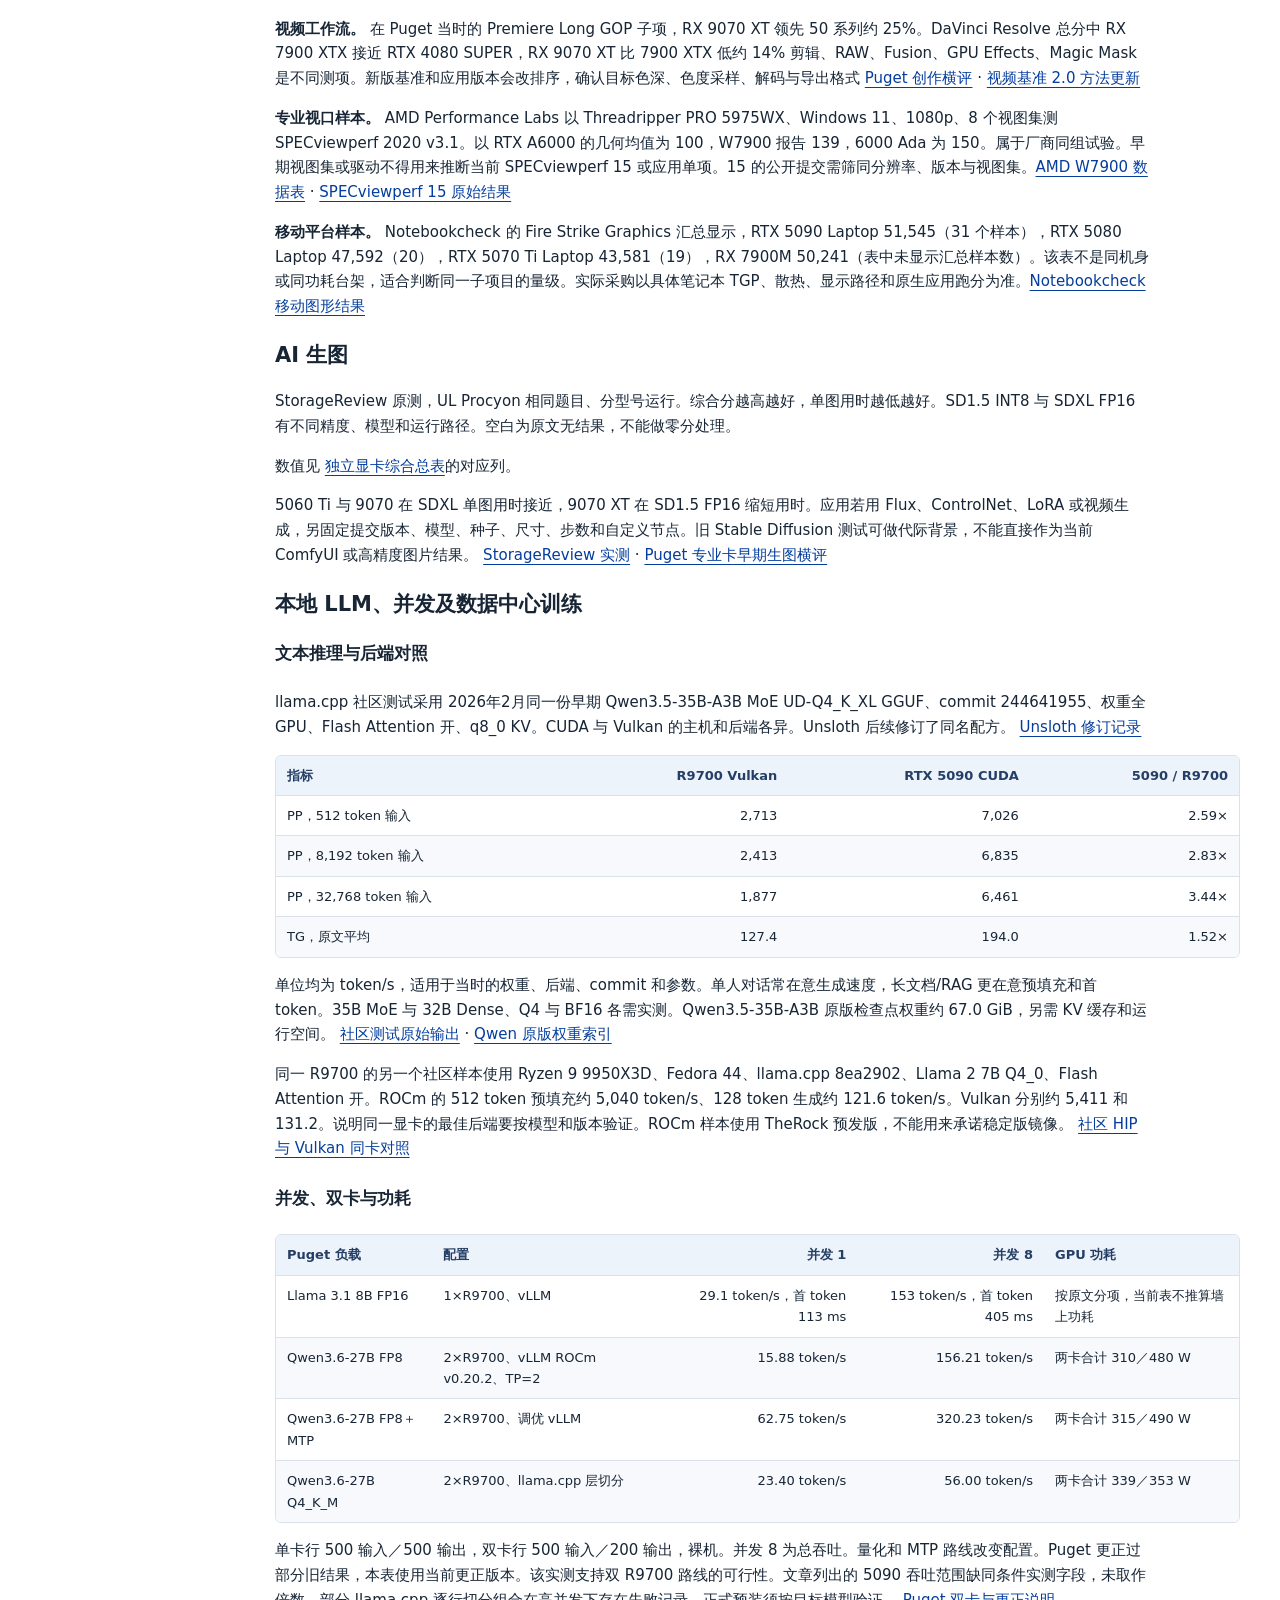
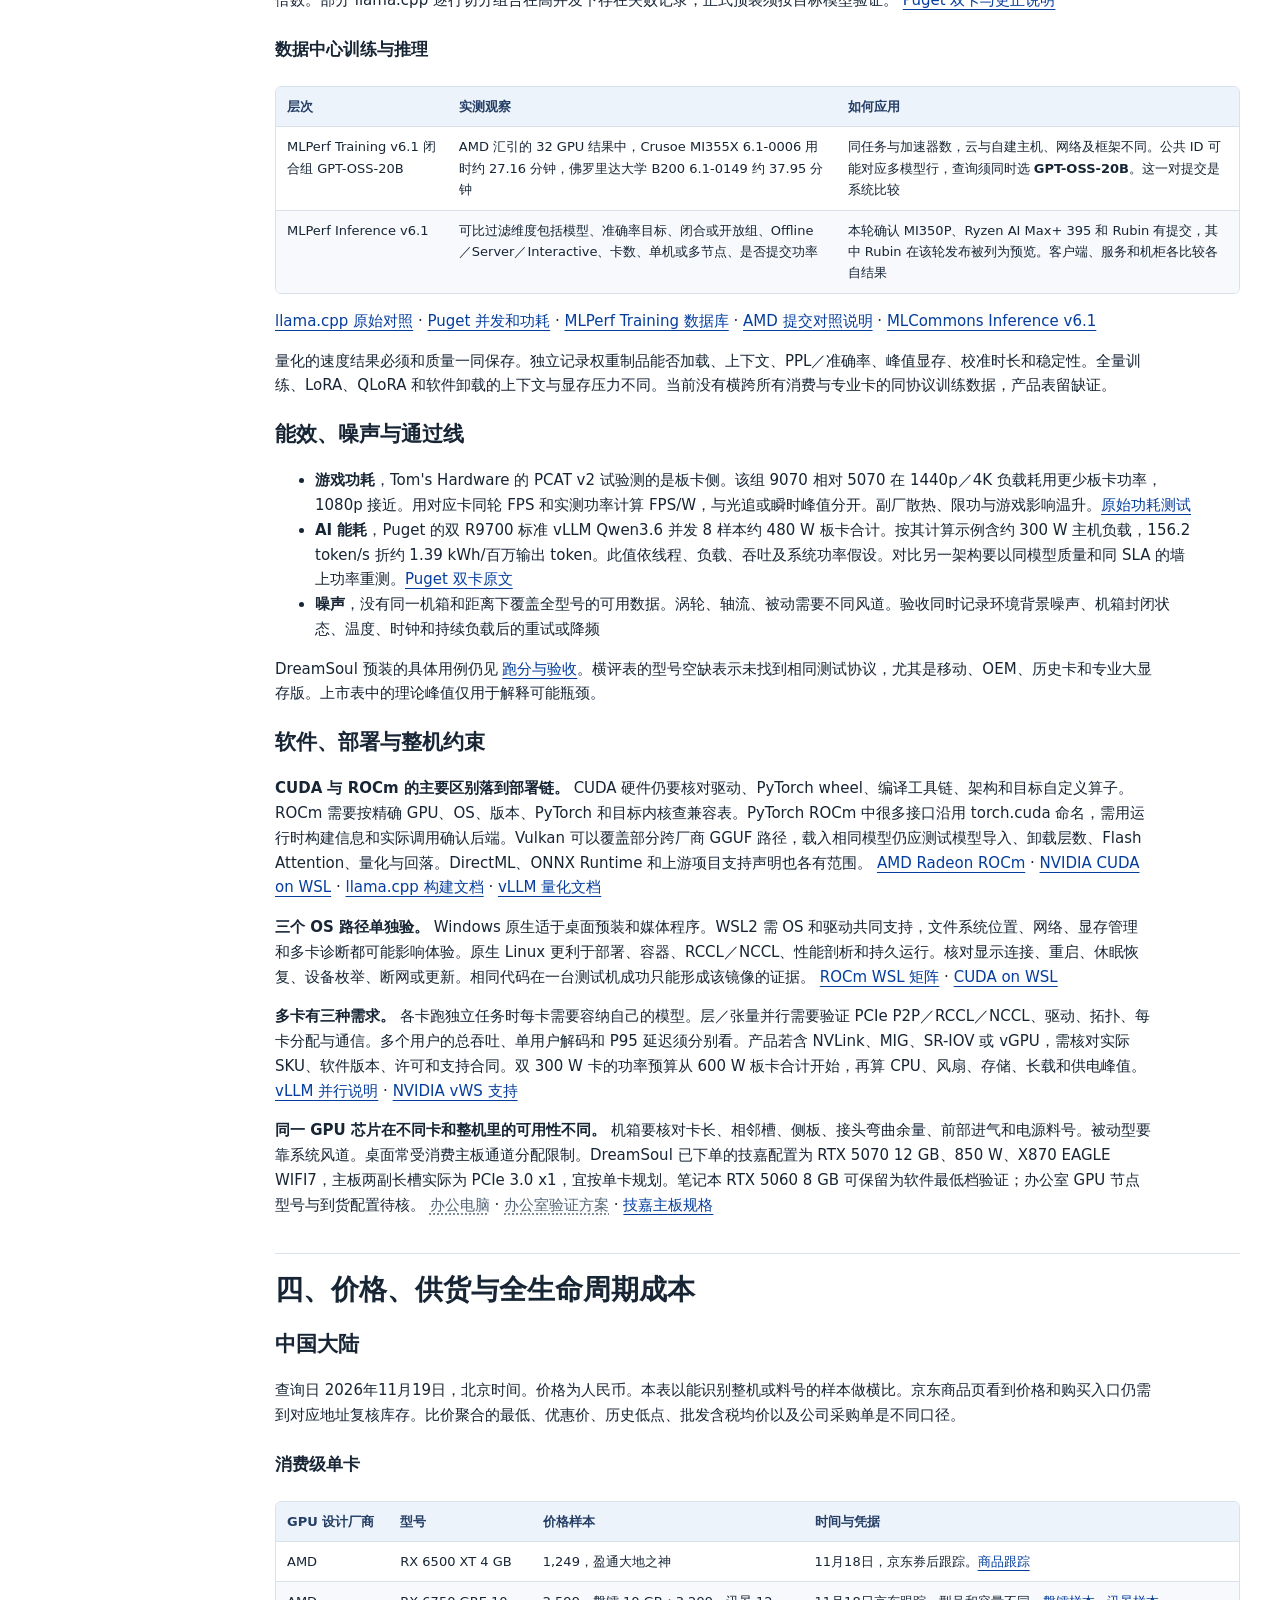
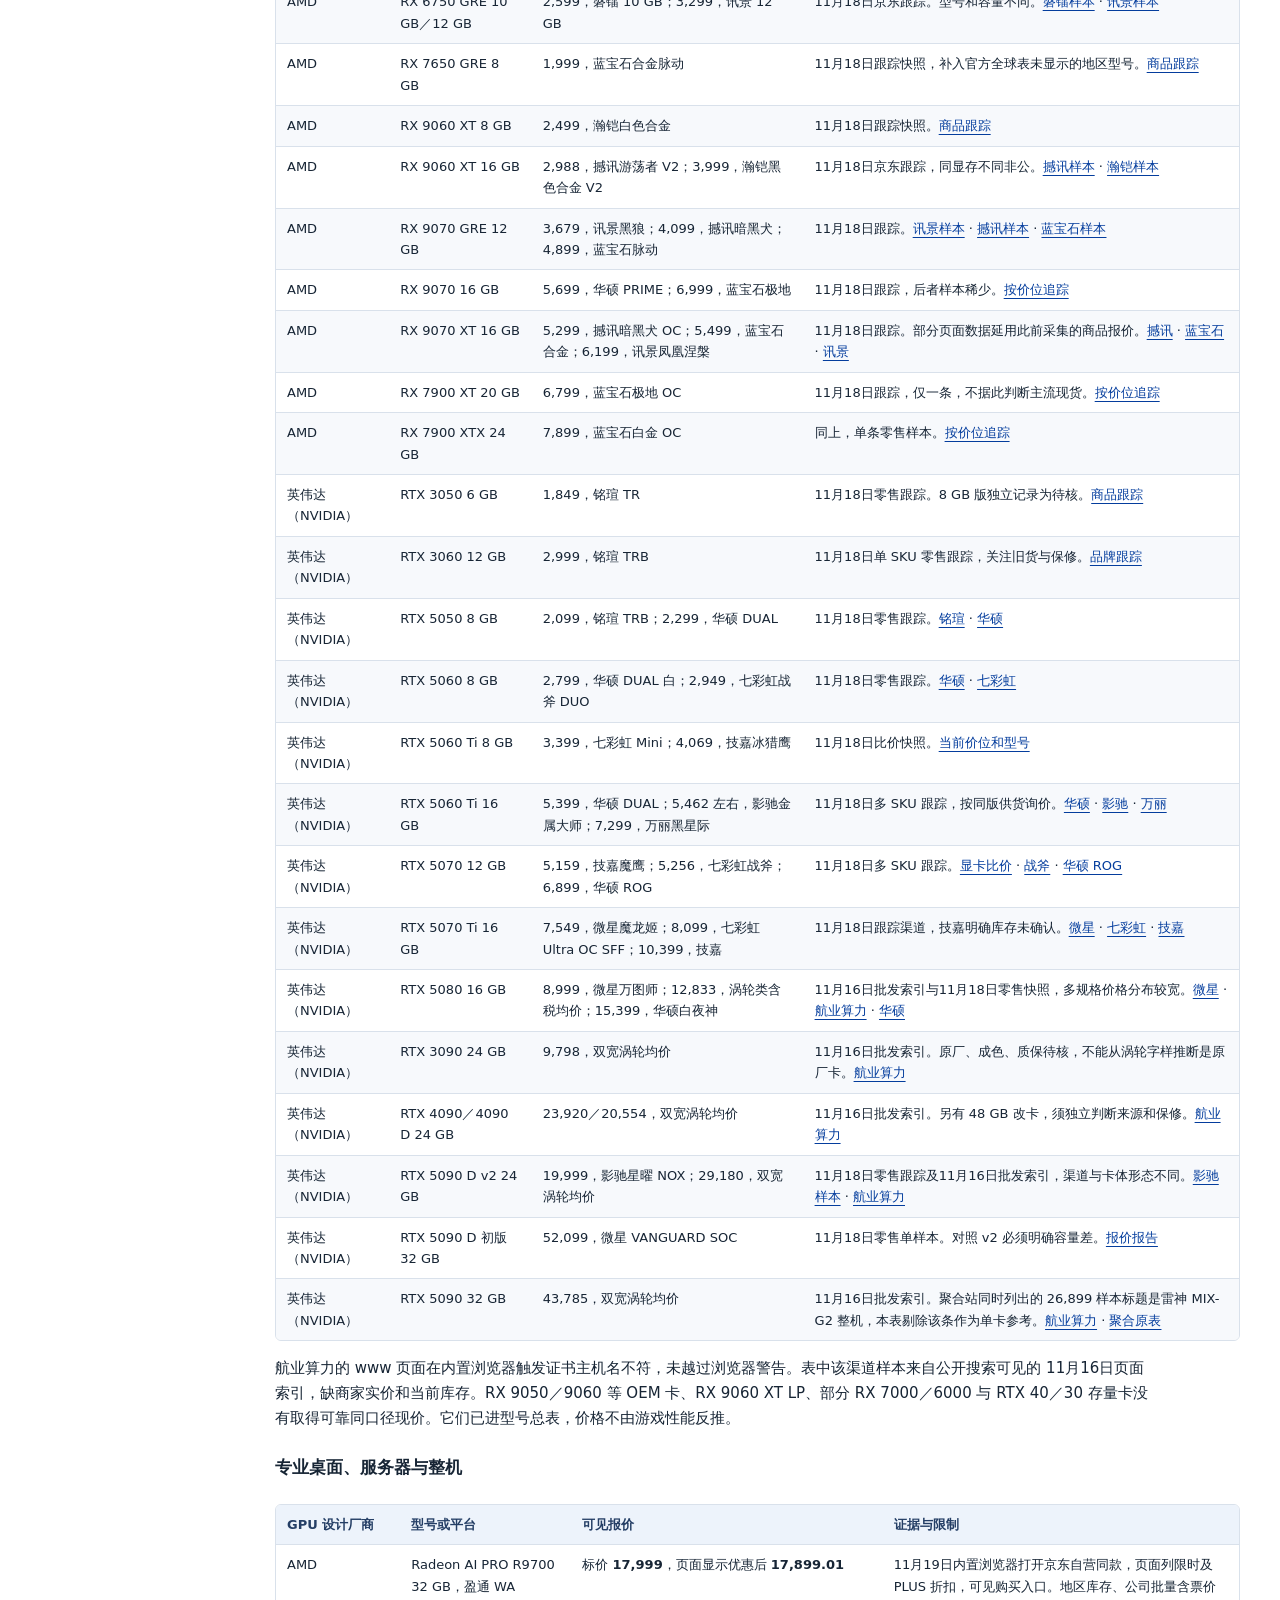
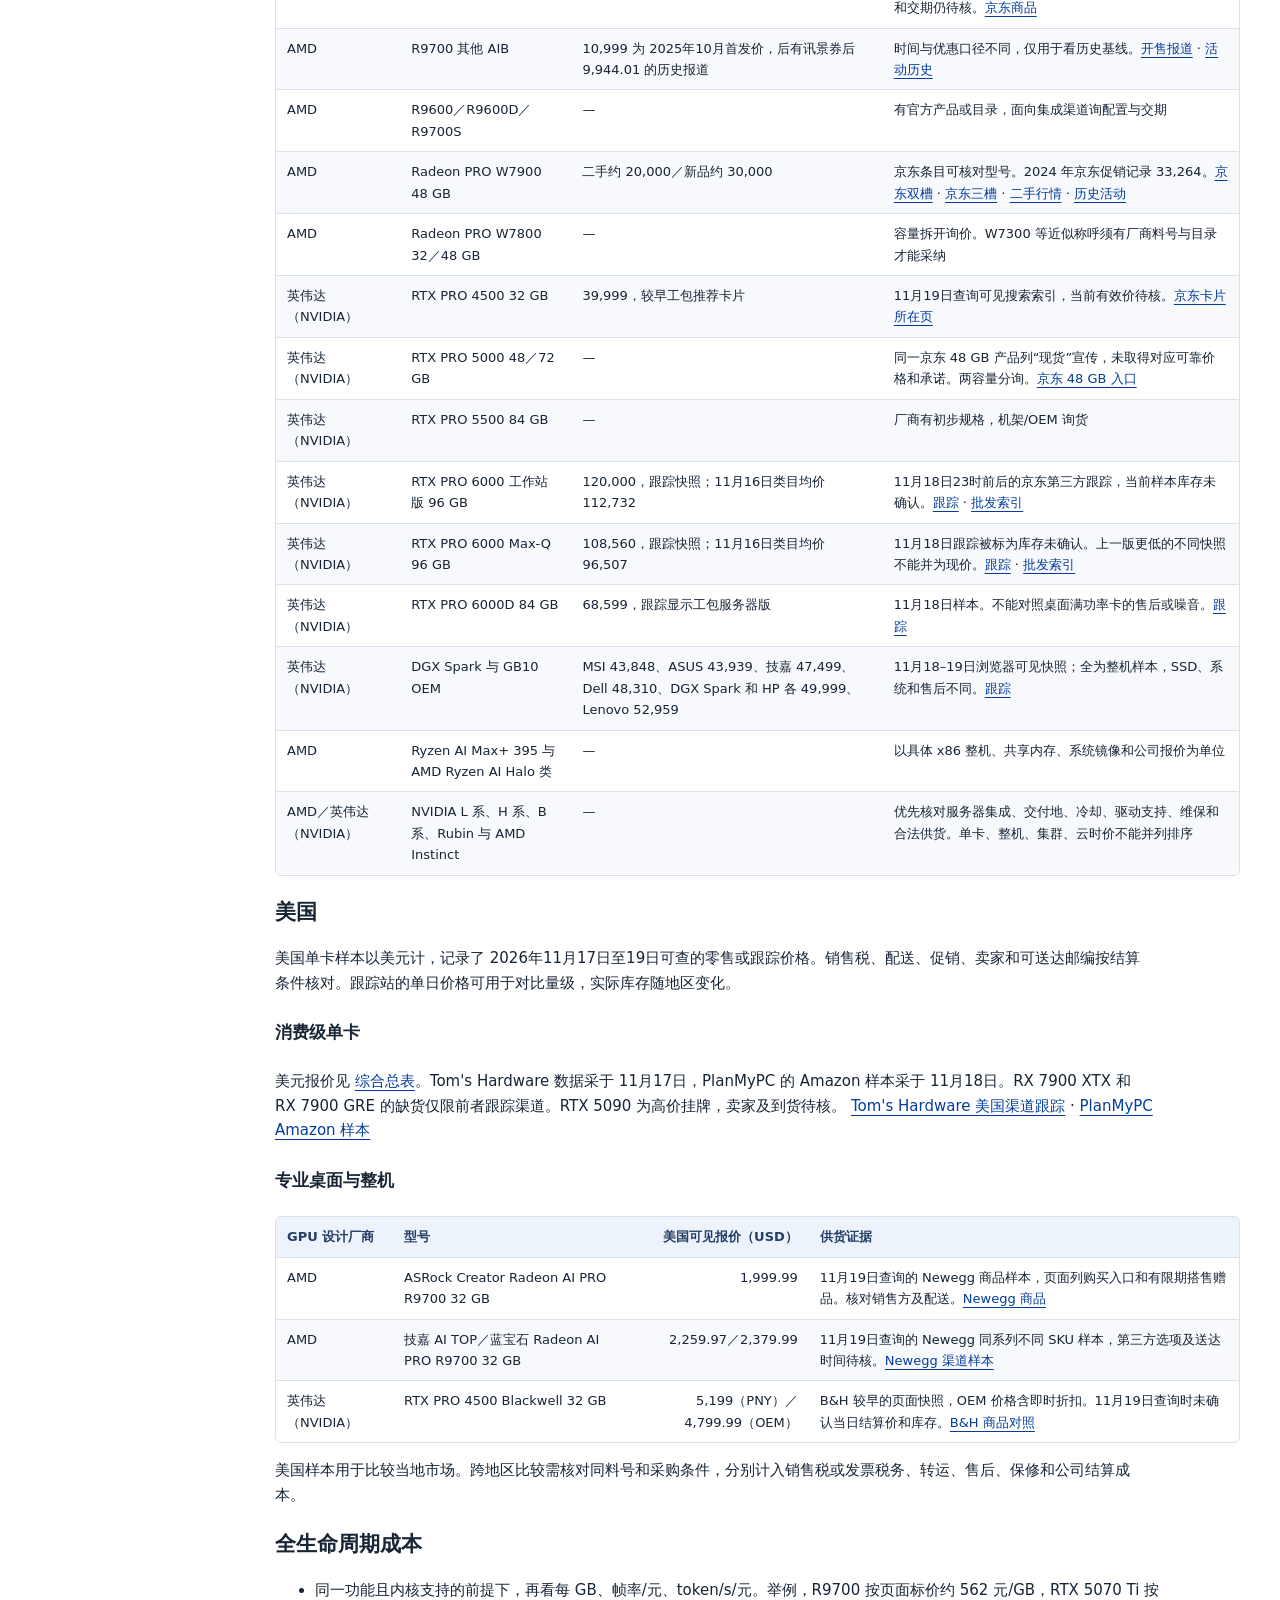
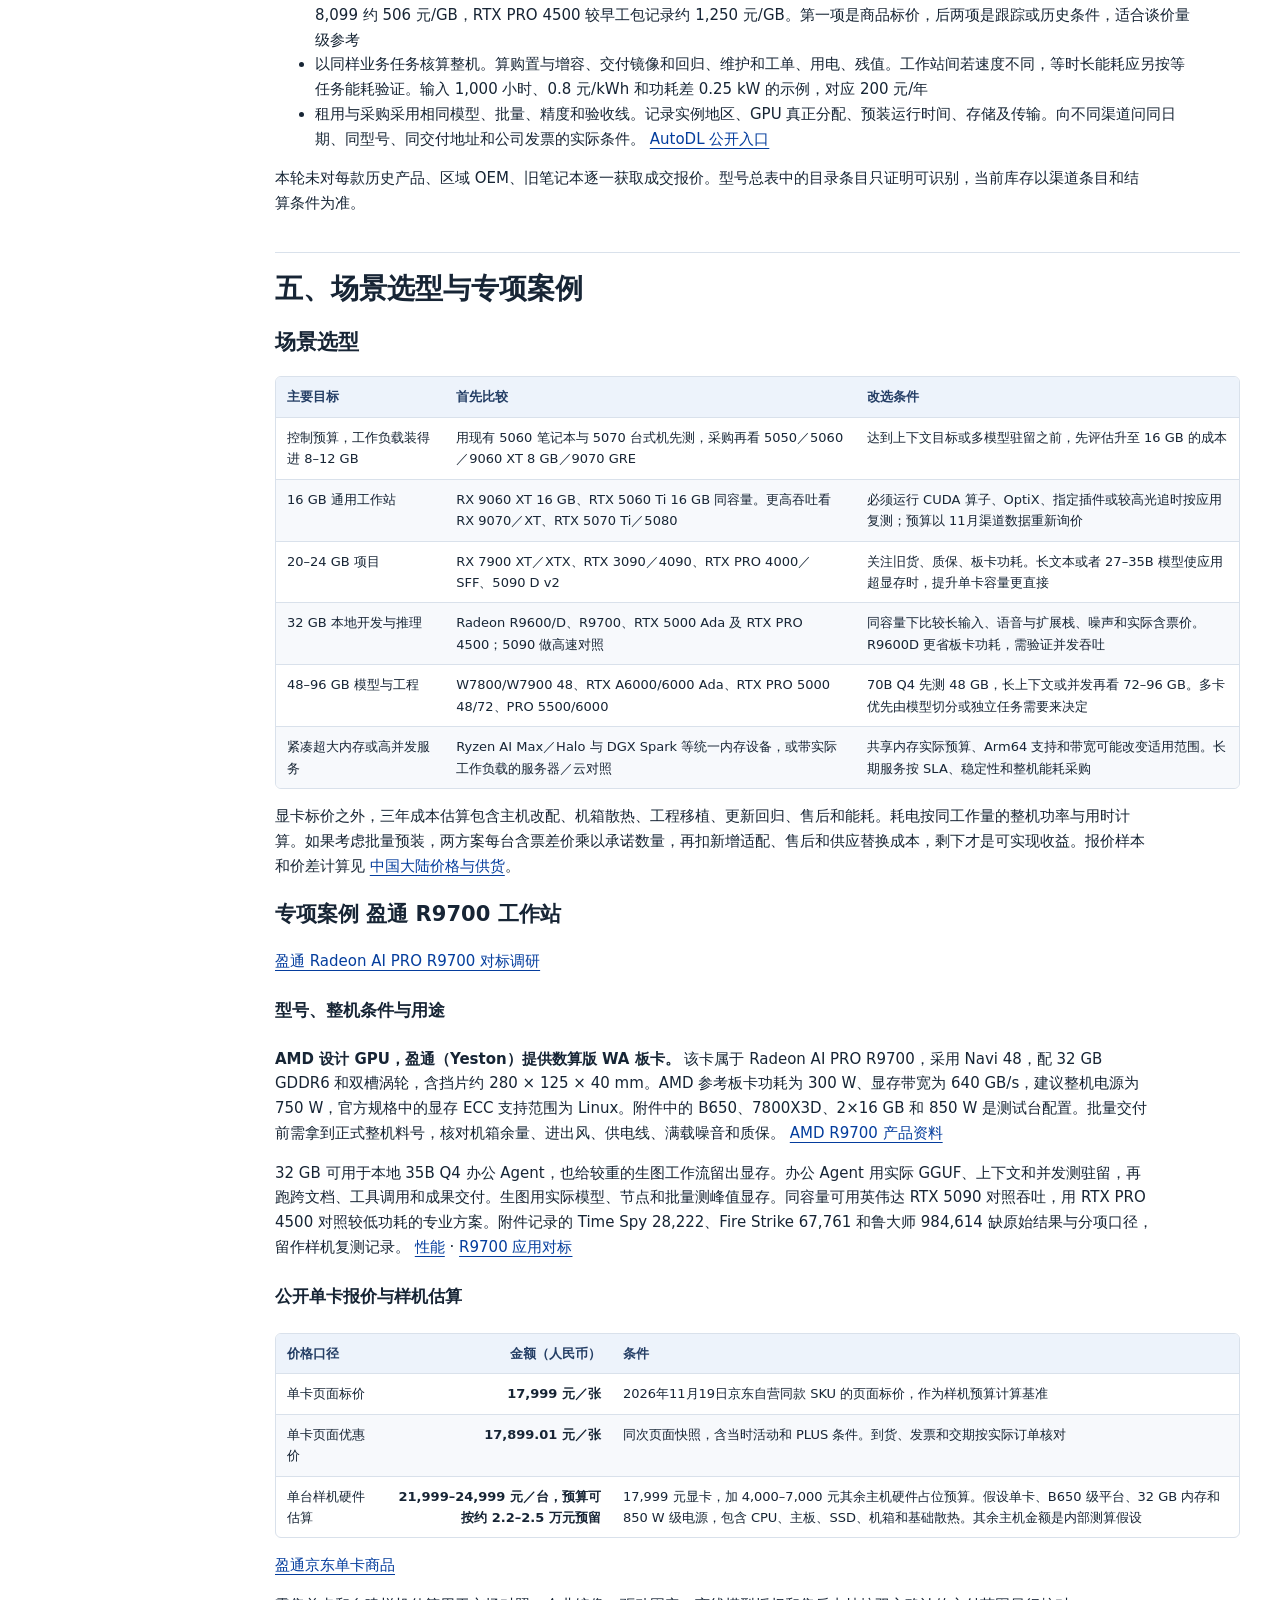
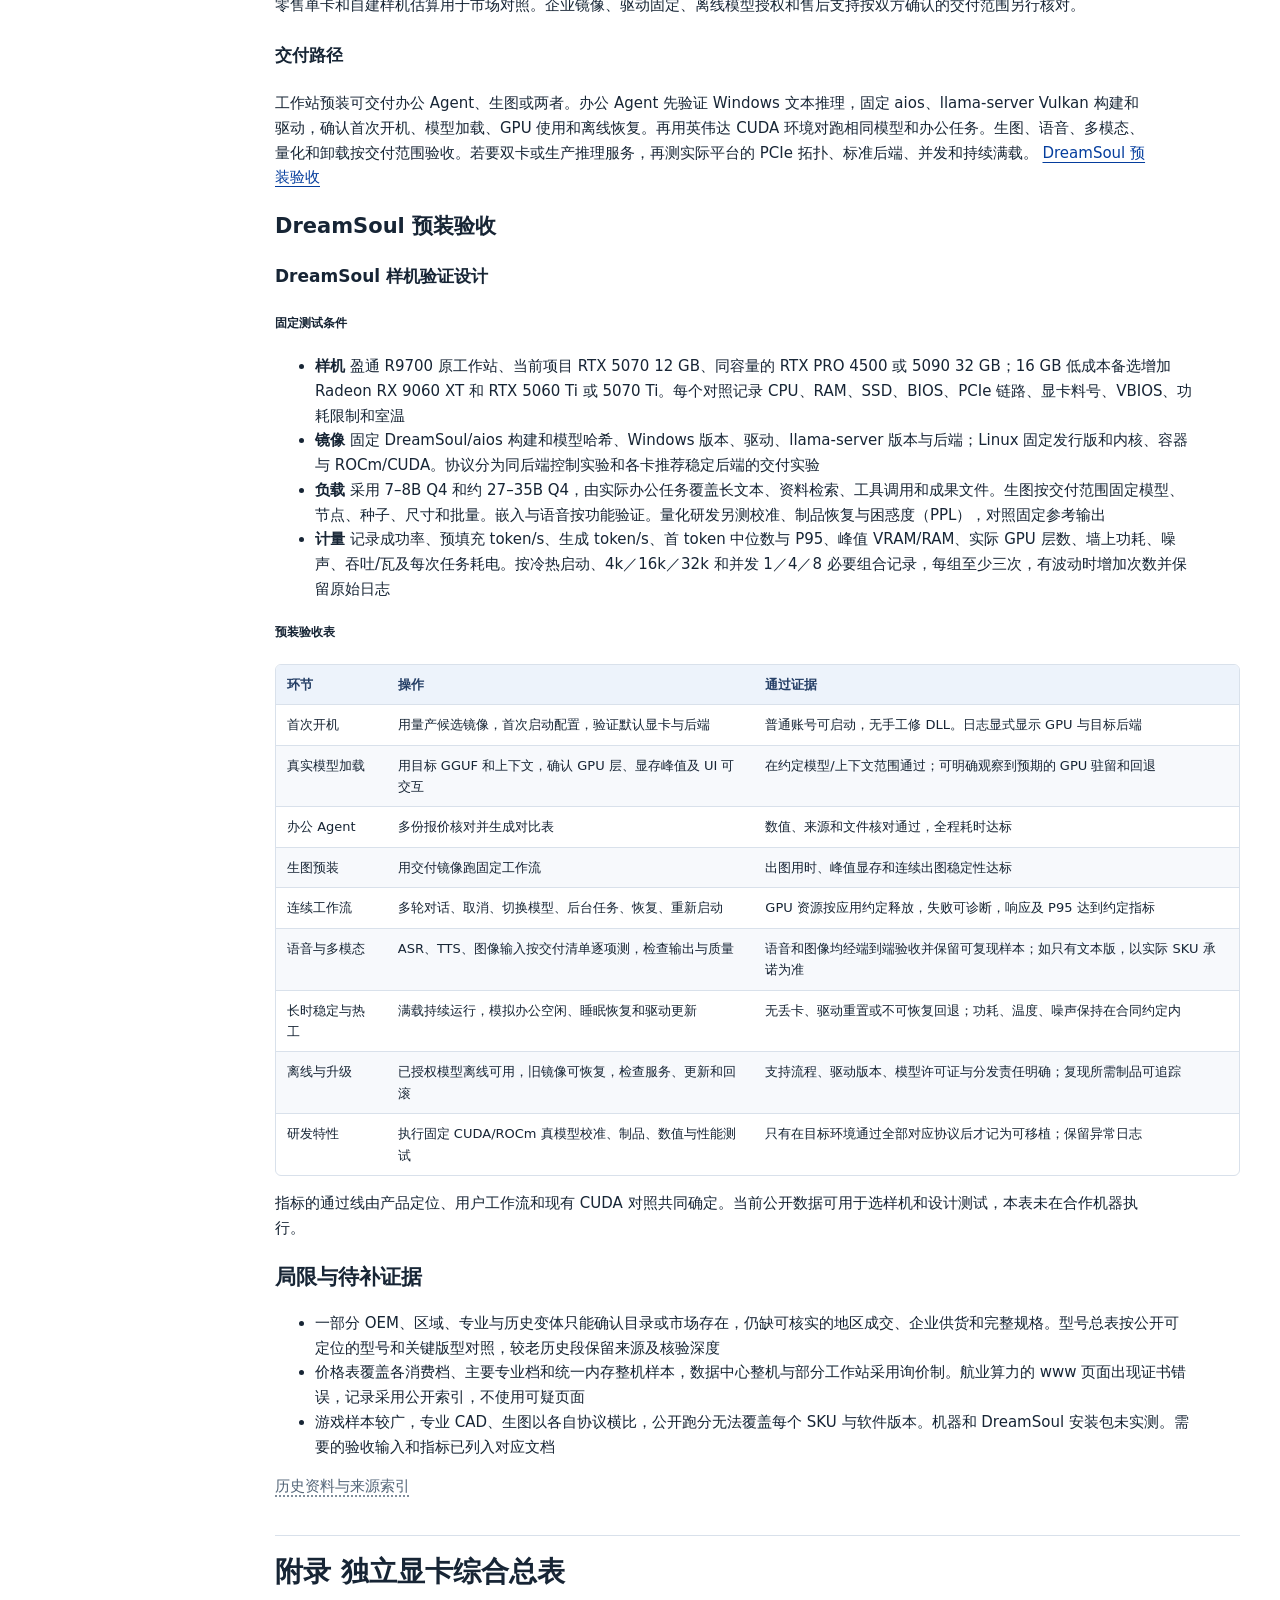
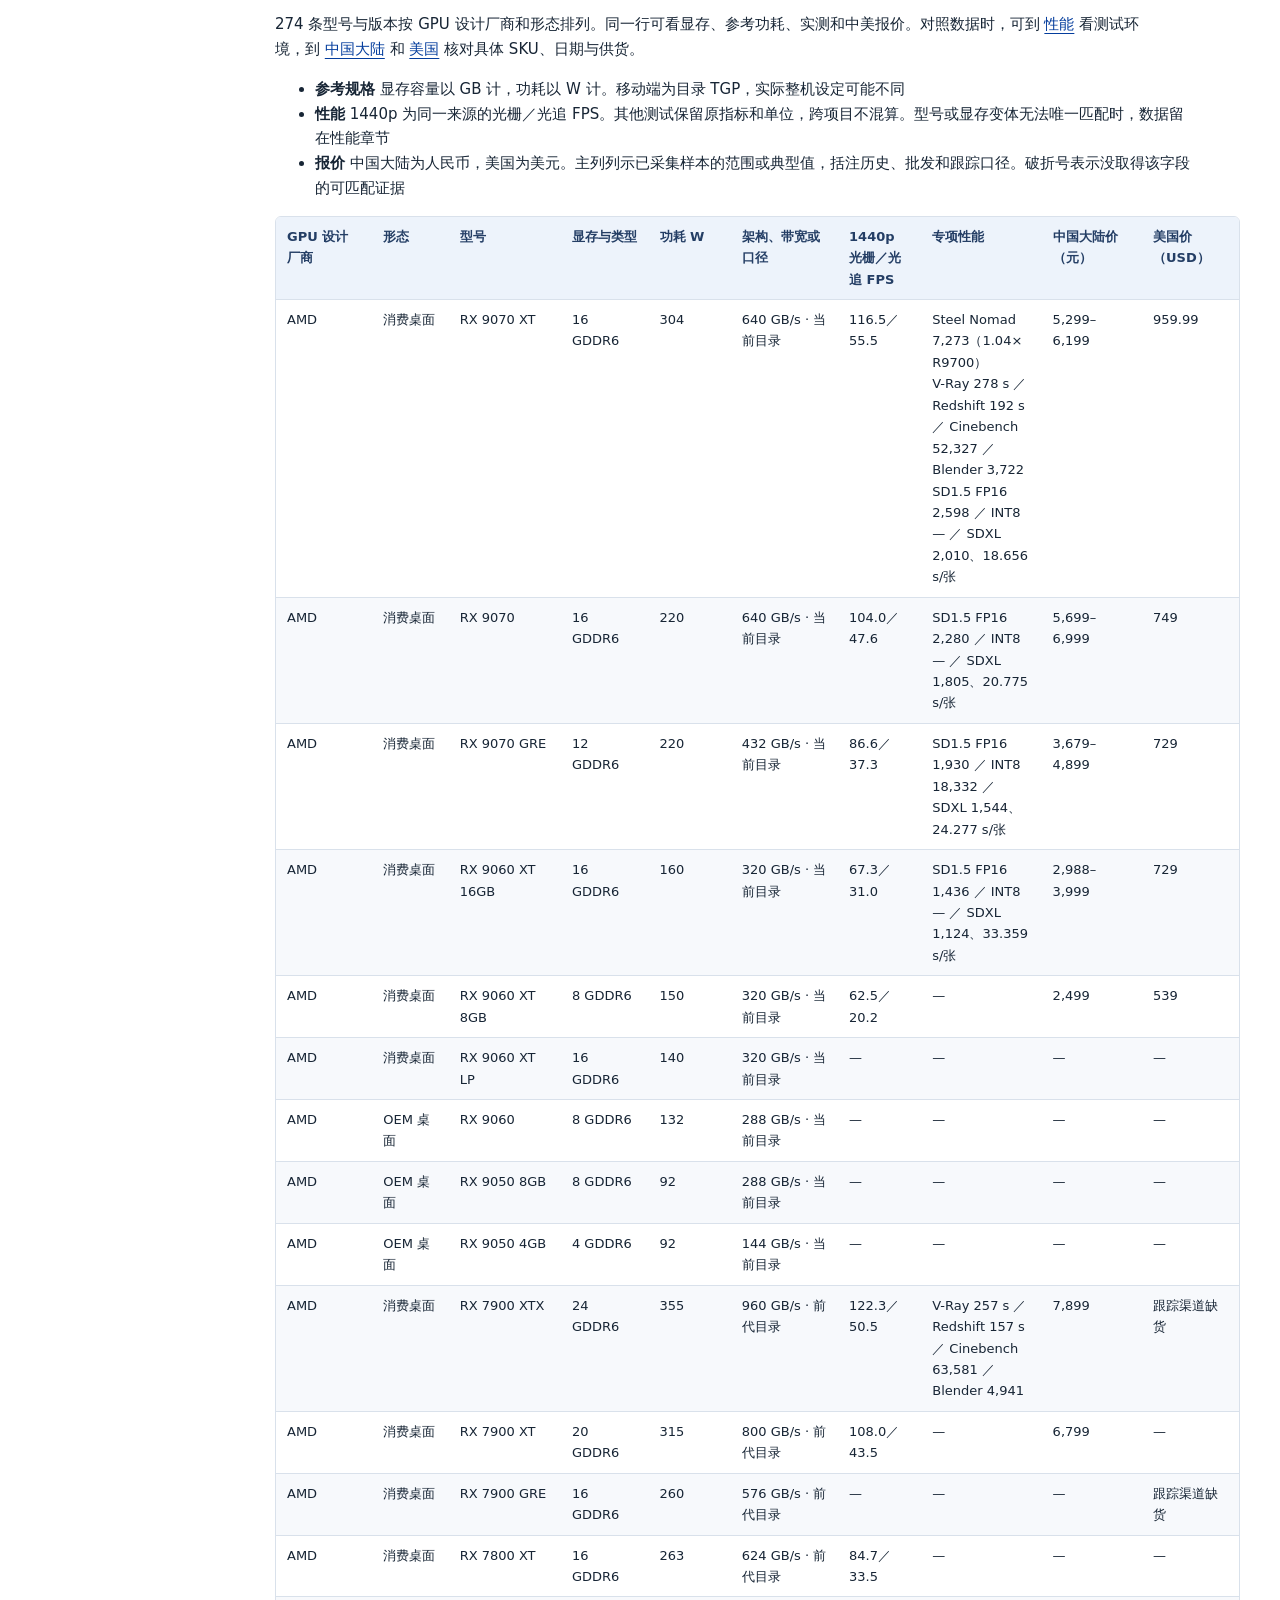
==== commit 62643b5f: "Expand GPU catalog views and add per-model evidence" ====
--- a/general.html
+++ b/general.html
@@ -40,9 +40,9 @@
 <p>逐型号规格、同测成绩和两地报价见文末 <a href="#gpu-table">综合总表</a>。</p>
 <h3 id="section-5">范围、方法和证据边界</h3>
 <p>调研主键为厂商正式型号与影响部署的版本。地区版、显存、散热形态、嵌入式和工作站/服务器差异可独立成项。各 AIB 的 OC、颜色和整机搭配作为渠道商品记录。举例，5060 Ti 的 8／16 GB、5090 D 的初版／v2、PRO 5000 的 48／72 GB 分行。渠道改显存卡按非参考规格识别。</p>
-<p>在 Codex 内置浏览器读 AMD Radeon、AMD Radeon PRO、AMD Instinct、NVIDIA GeForce、NVIDIA RTX PRO、NVIDIA 数据中心等目录，再看公开零售、聚合追踪和测试方原始结果。AMD 官网消费／专业／加速器目录分别显示 204、82、18 个字段筛选条目，其中包括历史产品和配件。逐型号总表覆盖 273 条消费、专业、移动与数据中心规格行，另外列出嵌入式、统一内存与历史目录补录。NVIDIA 不同线使用各自产品页和驱动清单，漏列了尚无可追溯来源的 OEM 内部料号。官网显示或驱动识别仅证明产品或版本可识别，中国大陆在售判断必须跟渠道证据配套。 <a href="https://www.amd.com/en/products/specifications/graphics.html">AMD Radeon 总表</a> · <a href="https://www.amd.com/en/products/specifications/professional-graphics.html">AMD PRO 总表</a> · <a href="https://www.nvidia.com/en-gb/geforce/graphics-cards/compare/">NVIDIA GeForce 对比</a> · <a href="https://www.nvidia.com/en-us/drivers/details/280473/">NVIDIA 数据中心驱动产品</a></p>
+<p>型号从 AMD Radeon、AMD Radeon PRO、AMD Instinct、NVIDIA GeForce、NVIDIA RTX PRO 与 NVIDIA 数据中心目录建立。逐型号总表覆盖 274 条消费、专业、移动与数据中心记录，另外列出嵌入式、统一内存与历史目录补录。网站另列 RX 7900 XTX AI ULTRA 供方板卡。厂商产品页、驱动识别名和渠道商品页分别提供规格、设备身份和市场证据。 <a href="https://www.amd.com/en/products/specifications/graphics.html">AMD Radeon 总表</a> · <a href="https://www.amd.com/en/products/specifications/professional-graphics.html">AMD PRO 总表</a> · <a href="https://www.nvidia.com/en-gb/geforce/graphics-cards/compare/">NVIDIA GeForce 对比</a> · <a href="https://www.nvidia.com/en-us/drivers/details/280473/">NVIDIA 数据中心驱动产品</a></p>
 <p>型号目录与市场价格主要采用截至 2026年11月19日的公开快照。价格保留商品、优惠、税务、库存、成色和来源时间，无法实地确认就保留空缺。跑分优先同题目同口径，二次引用保留原作者条件。CUDA、ROCm、Vulkan、图形驱动、操作系统和框架版本单独核对。无同协议实测的型号保留缺证。</p>
-<p>按文末总表统计，273 条型号与版本中，43 条填有至少一项性能数据。中国大陆和美国分别有 32 条和 15 条填入数值报价，两地都有数值报价的为 15 条。报价计入历史价和渠道快照，成交条件见价格章节。</p>
+<p>文末总表保留 43 条原有性能数据行、中国大陆 32 条和美国 15 条数值报价行。其中 15 条同时有两地报价。2026 年 11 月 20 日的复核补入 AMD MI430X、旧款 Radeon 的显存与功耗，以及 B300、H100、A100、V100 等数据中心规格。网站首页另有可筛选的 Qwen 35B、Llama 2 7B 与 Blender 4.5.0 数据，型号详情可打开匹配的规格来源。 <a href="https://dreamsoul-ai.github.io/discrete-gpu-research/#catalog-method">型号总表与核验</a> · <a href="https://opendata.blender.org/benchmarks/query/?compute_type=HIP&amp;compute_type=OPTIX&amp;operating_system=Windows&amp;blender_version=4.5.0&amp;group_by=device_name">Blender 4.5.0 Windows 数据</a></p>
 <p>移动 GPU 要按整机功耗与散热选型。统一内存同时供 CPU 与 GPU 使用，服务器另看互联、冷却和持续吞吐。</p>
 <h3 id="section-6">规格来源</h3>
 <p><a href="https://www.amd.com/en/products/specifications/graphics.html">AMD Radeon 官方规格</a> · <a href="https://www.amd.com/zh-cn/products/specifications/graphics.html">AMD 中国规格含 7650 GRE</a> · <a href="https://www.amd.com/zh-cn/support/downloads/drivers.html/graphics/radeon-rx/radeon-rx-6000-series/amd-radeon-rx-6750-gre-12gb.html">6750 GRE 12 GB</a> · <a href="https://www.amd.com/zh-cn/support/downloads/drivers.html/graphics/radeon-rx/radeon-rx-6000-series/amd-radeon-rx-6750-gre-10gb.html">6750 GRE 10 GB</a> · <a href="https://www.amd.com/en/partner/about-partners/graphics-card-specifications.html">AMD 板卡伙伴规格</a>。</p>
@@ -50,7 +50,7 @@
 <p><a href="https://www.amd.com/en/products/specifications/professional-graphics.html">AMD 专业图形规格</a>。容量为产品页列值。R9700 官方 ECC 限 Linux。</p>
 <p><a href="https://www.nvidia.com/en-in/products/workstations/professional-desktop-gpus/">RTX PRO 桌面规格</a> · <a href="https://www.pny.com/rtx-2000e-ada-generation">PNY RTX 2000E 规格</a>。只在具体资料支持时判定 ECC。</p>
 <p><a href="https://www.nvidia.com/en-us/geforce/laptops/compare/">GeForce 移动比较</a> · <a href="https://www.nvidia.com/en-us/products/workstations/professional-laptops/compare/">移动工作站比较</a>。2026年11月目录在 5070 列同时显示 8／12 GB，实际机型、TGP、Dynamic Boost 与双烤表现以 OEM 为准。</p>
-<p><a href="https://www.amd.com/en/products/specifications/accelerators.html">AMD Accelerator Specifications</a>。目录的 18 项全部列入。HBM4 平台有发布规格，大陆交付需单独核对。</p>
+<p><a href="https://www.amd.com/en/products/specifications/accelerators.html">AMD Accelerator Specifications</a> 和 <a href="https://www.amd.com/en/products/accelerators/instinct/mi400.html">AMD MI400 系列</a> 支撑加速器规格。MI430X 采用 432 GB HBM4，定位 HPC。B300 的 NVIDIA HGX 参考文档列 288 GB，Blackwell Ultra 数据表列 HGX B300 单卡 270 GB，两份原始口径均保留。 <a href="https://docs.nvidia.com/enterprise-reference-architectures/hgx-ai-factory/latest/components.html">NVIDIA HGX 参考文档</a> · <a href="https://resources.nvidia.com/en-us-blackwell-architecture/blackwell-ultra-datasheet?lx=AJq6FY">NVIDIA Blackwell Ultra 数据表</a></p>
 <p><a href="https://www.nvidia.com/en-us/data-center/products/">NVIDIA 数据中心目录</a> · <a href="https://developer.nvidia.com/blog/inside-nvidia-rubin-gpu-architecture-powering-the-era-of-agentic-ai/">Rubin 架构</a> · <a href="https://docs.nvidia.com/vgpu/sizing/virtual-workstation/latest/gpus-vws.html">vWS 规格</a> · <a href="https://www.nvidia.com/en-us/drivers/details/280473/">数据中心驱动支持产品</a> · <a href="https://images.nvidia.com/data-center/technical-brief-gpu-positioning-virtualized-compute-and-graphics-workloads.pdf">NVIDIA 虚拟化规格</a>。驱动列名代表兼容证据。</p>
 <h3 id="section-7">嵌入式与共享内存整机</h3>
 <div class="table-scroll" tabindex="0" role="region" aria-label="调研数据表"><table>
@@ -500,8 +500,8 @@
 <tr>
 <td>AMD</td>
 <td>Radeon PRO W7900 48 GB</td>
-<td>约 33,264，2024 年历史促销</td>
-<td>京东工包条目的槽型描述有歧义，实际版型及当前包票价待核。<a href="https://ic-item.jd.com/100294128374.html">京东条目</a> · <a href="https://diy.zol.com.cn/910/9101154.html">历史活动</a></td>
+<td>二手约 20,000／新品约 30,000</td>
+<td>京东条目可核对型号。2024 年京东促销记录 33,264。<a href="https://ic-item.jd.com/100220396697.html">京东双槽</a> · <a href="https://ic-item.jd.com/100294128374.html">京东三槽</a> · <a href="https://www.qlsoulmate.com/usedgpu/">二手行情</a> · <a href="https://diy.zol.com.cn/910/9101154.html">历史活动</a></td>
 </tr>
 <tr>
 <td>AMD</td>
@@ -767,7 +767,7 @@
 <p><span class="local-ref" title="工作区资料">历史资料与来源索引</span></p>
 <p><a id="gpu-table"></a></p>
 <h2 id="section-40">附录 独立显卡综合总表</h2>
-<p>273 条型号与版本按 GPU 设计厂商和形态排列。同一行可看显存、参考功耗、实测和中美报价。对照数据时，可到 <a href="#benchmarks">性能</a> 看测试环境，到 <a href="#china-market">中国大陆</a> 和 <a href="#us-market">美国</a> 核对具体 SKU、日期与供货。</p>
+<p>274 条型号与版本按 GPU 设计厂商和形态排列。同一行可看显存、参考功耗、实测和中美报价。对照数据时，可到 <a href="#benchmarks">性能</a> 看测试环境，到 <a href="#china-market">中国大陆</a> 和 <a href="#us-market">美国</a> 核对具体 SKU、日期与供货。</p>
 <ul>
 <li><strong>参考规格</strong> 显存容量以 GB 计，功耗以 W 计。移动端为目录 TGP，实际整机设定可能不同</li>
 <li><strong>性能</strong> 1440p 为同一来源的光栅／光追 FPS。其他测试保留原指标和单位，跨项目不混算。型号或显存变体无法唯一匹配时，数据留在性能章节</li>
@@ -1381,9 +1381,9 @@
 <td>AMD</td>
 <td>消费移动</td>
 <td>RX 6600S</td>
-<td>—</td>
-<td>—</td>
-<td>存量观察</td>
+<td>4 GDDR6</td>
+<td>最高 80</td>
+<td>RDNA 2 · 224 GB/s，无 SmartShift</td>
 <td>—</td>
 <td>—</td>
 <td>—</td>
@@ -1405,9 +1405,9 @@
 <td>AMD</td>
 <td>消费移动</td>
 <td>RX 6550S</td>
-<td>—</td>
-<td>—</td>
-<td>存量观察</td>
+<td>4 GDDR6</td>
+<td>最高 50</td>
+<td>RDNA 2 · 128 GB/s，无 SmartShift</td>
 <td>—</td>
 <td>—</td>
 <td>—</td>
@@ -1453,9 +1453,9 @@
 <td>AMD</td>
 <td>消费桌面</td>
 <td>RX 5700 XT 50th Anniversary</td>
-<td>—</td>
-<td>—</td>
-<td>存量观察</td>
+<td>8 GDDR6</td>
+<td>235</td>
+<td>RDNA · 448 GB/s</td>
 <td>—</td>
 <td>—</td>
 <td>—</td>
@@ -1465,9 +1465,9 @@
 <td>AMD</td>
 <td>消费桌面</td>
 <td>RX 5700 XT</td>
-<td>—</td>
-<td>—</td>
-<td>存量观察</td>
+<td>8 GDDR6</td>
+<td>225</td>
+<td>RDNA · 448 GB/s</td>
 <td>—</td>
 <td>—</td>
 <td>—</td>
@@ -1477,9 +1477,9 @@
 <td>AMD</td>
 <td>消费桌面</td>
 <td>RX 5700</td>
-<td>—</td>
-<td>—</td>
-<td>存量观察</td>
+<td>8 GDDR6</td>
+<td>180</td>
+<td>RDNA · 448 GB/s</td>
 <td>—</td>
 <td>—</td>
 <td>—</td>
@@ -1489,9 +1489,9 @@
 <td>AMD</td>
 <td>消费桌面</td>
 <td>RX 5600 XT</td>
-<td>—</td>
-<td>—</td>
-<td>存量观察</td>
+<td>6 GDDR6</td>
+<td>150</td>
+<td>RDNA · 192 bit，视板卡配置</td>
 <td>—</td>
 <td>—</td>
 <td>—</td>
@@ -1501,9 +1501,9 @@
 <td>AMD</td>
 <td>OEM 桌面</td>
 <td>RX 5600</td>
-<td>—</td>
-<td>—</td>
-<td>存量观察</td>
+<td>6 GDDR6</td>
+<td>150</td>
+<td>RDNA · 288 GB/s</td>
 <td>—</td>
 <td>—</td>
 <td>—</td>
@@ -1513,9 +1513,9 @@
 <td>AMD</td>
 <td>消费桌面</td>
 <td>RX 5500 XT</td>
-<td>—</td>
-<td>—</td>
-<td>存量观察</td>
+<td>4／8 GDDR6</td>
+<td>130</td>
+<td>RDNA · 224 GB/s</td>
 <td>—</td>
 <td>—</td>
 <td>—</td>
@@ -2250,7 +2250,7 @@
 <td>RDNA 3 · D · 864 GB/s</td>
 <td>—</td>
 <td>—</td>
-<td>33,264（2024 历史）</td>
+<td>约 20,000（二手）／30,000（新品）</td>
 <td>—</td>
 </tr>
 <tr>
@@ -3432,6 +3432,18 @@
 <tr>
 <td>AMD</td>
 <td>数据中心</td>
+<td>MI430X</td>
+<td>432 HBM4</td>
+<td>—</td>
+<td>CDNA · HPC 发布规格，2.3 TB/s</td>
+<td>—</td>
+<td>—</td>
+<td>—</td>
+<td>—</td>
+</tr>
+<tr>
+<td>AMD</td>
+<td>数据中心</td>
 <td>MI355X</td>
 <td>288 HBM3E</td>
 <td>1400 TBP</td>
@@ -3637,9 +3649,9 @@
 <td>英伟达（NVIDIA）</td>
 <td>数据中心</td>
 <td>B300</td>
-<td>270 HBM3E（SXM）</td>
-<td>—</td>
-<td>Blackwell Ultra · HGX／DGX B300</td>
+<td>288／270 HBM3E</td>
+<td>最高 1,100</td>
+<td>Blackwell Ultra · HGX 文档／数据表口径</td>
 <td>—</td>
 <td>—</td>
 <td>—</td>
@@ -3722,8 +3734,8 @@
 <td>数据中心</td>
 <td>H100 SXM</td>
 <td>80 HBM3</td>
-<td>—</td>
-<td>Hopper · HGX／DGX</td>
+<td>最高 700</td>
+<td>Hopper · 3.35 TB/s</td>
 <td>—</td>
 <td>—</td>
 <td>—</td>
@@ -3746,8 +3758,8 @@
 <td>数据中心</td>
 <td>H100 NVL</td>
 <td>94 HBM3／GPU</td>
-<td>—</td>
-<td>Hopper · 按 NVL 配置</td>
+<td>350–400</td>
+<td>Hopper · 3.9 TB/s，按 NVL 配置</td>
 <td>—</td>
 <td>—</td>
 <td>—</td>
@@ -3926,8 +3938,8 @@
 <td>数据中心</td>
 <td>A100 80GB</td>
 <td>80 HBM2e</td>
-<td>—</td>
-<td>Ampere · SXM／PCIe 另核</td>
+<td>300／400</td>
+<td>Ampere · PCIe／SXM</td>
 <td>—</td>
 <td>—</td>
 <td>—</td>
@@ -3938,8 +3950,8 @@
 <td>数据中心</td>
 <td>A100 40GB</td>
 <td>40 HBM2</td>
-<td>—</td>
-<td>Ampere · SXM／PCIe 另核</td>
+<td>250／400</td>
+<td>Ampere · PCIe／SXM</td>
 <td>—</td>
 <td>—</td>
 <td>—</td>
@@ -4022,8 +4034,8 @@
 <td>数据中心</td>
 <td>V100</td>
 <td>16／32 HBM2</td>
-<td>—</td>
-<td>Volta · 历史</td>
+<td>250／300</td>
+<td>Volta · PCIe／SXM2，900 GB/s</td>
 <td>—</td>
 <td>—</td>
 <td>—</td>
@@ -4034,8 +4046,8 @@
 <td>数据中心</td>
 <td>P100</td>
 <td>12／16 HBM2</td>
-<td>—</td>
-<td>Pascal · 历史</td>
+<td>250（PCIe）</td>
+<td>Pascal · 549／732 GB/s（PCIe）</td>
 <td>—</td>
 <td>—</td>
 <td>—</td>
--- a/style.css
+++ b/style.css
@@ -50,12 +50,26 @@
 .secondary:hover { text-decoration: underline; }
 .compact { padding: 6px 12px; }
 .special-links { display: grid; gap: 14px; }
-.special-card { padding: 19px 22px; border: 1px solid var(--line); border-left: 4px solid var(--deep-blue); border-radius: 8px; background: #f6f9fe; }
+.special-card { display: grid; grid-template-columns: minmax(0, 1fr) minmax(116px, 32%); align-items: center; gap: 16px; padding: 21px; border: 1px solid var(--line); border-left: 4px solid var(--deep-blue); border-radius: 9px; background: #f6f9fe; }
 .special-card.capacity-card { border-left-color: #976431; background: #fcf9f4; }
 .special-card h2 { display: flex; flex-wrap: wrap; align-items: baseline; gap: 7px 12px; margin: 0 0 8px; font-size: clamp(17px, 2vw, 25px); }
 .special-card h2 span { font-size: .72em; color: var(--deep-blue); font-weight: 650; }
 .capacity-card h2 span { color: #844f22; }
 .special-card p { margin: 0 0 8px; color: var(--muted); font-size: 13px; }
+.special-card .verdict { color: var(--ink); font-size: 14px; font-weight: 740; }
+.special-card .board-price { margin: 11px 0 8px; }
+.board-price a { margin-right: 5px; color: var(--deep-blue); font-weight: 720; text-decoration-thickness: 1px; }
+.capacity-card .board-price a { color: #80511e; }
+.board-image { width: 100%; height: auto; mix-blend-mode: multiply; }
+.scenario-overview { margin: 7px 0 43px; }
+.scenario-overview .section-head h2 { font-size: 25px; }
+.scenario-grid { display: grid; grid-template-columns: repeat(4, minmax(0, 1fr)); border: 1px solid var(--line); border-radius: 8px; overflow: hidden; }
+.scenario-grid article { display: grid; grid-template-rows: auto auto 1fr auto; align-items: start; padding: 17px 18px; background: #f8fbff; }
+.scenario-grid article + article { border-left: 1px solid var(--line); }
+.scenario-grid h3 { margin: 0 0 11px; font-size: 14px; }
+.scenario-grid p { margin: 0 0 9px; color: var(--muted); font-size: 12px; }
+.scenario-grid strong { margin-right: 6px; color: var(--deep-blue); font-size: clamp(19px, 2.15vw, 30px); font-variant-numeric: tabular-nums; letter-spacing: -.045em; line-height: 1.2; }
+.scenario-grid .secondary { width: fit-content; font-size: 12px; }
 .quick-compare { margin: 0 0 24px; }
 .view-buttons { display: flex; flex-wrap: wrap; gap: 8px; margin: 12px 0 17px; }
 .view-buttons button { padding: 7px 13px; border: 1px solid var(--line); border-radius: 5px; background: var(--white); color: var(--muted); font-size: 13px; }
@@ -66,7 +80,12 @@
 .comparison-panel h3 { margin: 0 0 9px; font-size: 17px; }
 .focus-table { min-width: 895px; }
 .focus-table th, .focus-table td { vertical-align: middle; }
-.focus-table th:first-child { position: sticky; left: 0; z-index: 1; min-width: 142px; border-right: 1px solid var(--line); }
+.focus-table .model-column, .focus-table tbody th { position: sticky; left: 0; z-index: 1; min-width: 142px; border-right: 1px solid var(--line); }
+.focus-table .metric-group th { font-size: 11px; font-weight: 720; padding-block: 7px; background: #e5edf8; }
+.focus-table thead th[scope="colgroup"] { border-left: 1px solid #cbd8eb; }
+.focus-table .decode-cell { color: var(--deep-blue); font-weight: 750; }
+.focus-table .decode-estimate { color: #80511e; font-weight: 700; }
+.focus-table .decode-estimate a { color: inherit; text-decoration: underline; text-underline-offset: 2px; }
 .focus-table tbody th { background: #fff; }
 .focus-table tbody tr:nth-child(even) th { background: #f7f9fc; }
 .focus-table tbody .focus-row > * { background: #fff5ce; }
@@ -82,7 +101,7 @@
 .section-head { display: flex; align-items: end; justify-content: space-between; flex-wrap: wrap; gap: 12px; margin-bottom: 16px; }
 .section-head h2 { font-size: 31px; margin: 0 0 7px; letter-spacing: -.04em; }
 .section-head p { margin: 0; color: var(--muted); font-size: 13px; }
-.filters { display: grid; grid-template-columns: minmax(220px, 2fr) repeat(4, minmax(100px, 1fr)); padding: 14px 16px; gap: 12px; background: var(--surface); border-radius: 8px; }
+.filters { display: grid; grid-template-columns: minmax(210px, 1.7fr) repeat(5, minmax(110px, 1fr)); padding: 14px 16px; gap: 12px; background: var(--surface); border-radius: 8px; }
 .filters label { font-size: 12px; color: var(--muted); display: flex; flex-direction: column; gap: 5px; }
 .filters input, .filters select { width: 100%; min-width: 0; min-height: 38px; border-radius: 4px; border: 1px solid #abb9cb; background: var(--white); color: var(--ink); padding: 6px 8px; font-size: 13px; }
 .result-bar, .selection, .pagination { display: flex; justify-content: space-between; align-items: center; gap: 14px; min-height: 46px; }
@@ -97,18 +116,27 @@
 thead th { color: #243e65; background: #edf3fb; }
 tbody tr:last-child > * { border-bottom: 0; }
 tbody tr:nth-child(even) { background: #f7f9fc; }
-.catalog-table { min-width: 720px; }
+.catalog-table { min-width: 850px; }
 .catalog-table th:first-child, .catalog-table td:first-child { text-align: center; width: 62px; }
 .catalog-table input { accent-color: var(--blue); width: 16px; height: 16px; }
 .catalog-table th, .catalog-table td { vertical-align: middle; }
 .catalog-table .model { min-width: 175px; }
-.model small { display: block; color: var(--muted); font-size: 11px; font-weight: 500; }
+.catalog-table small, #comparison-table small { display: block; color: var(--muted); font-size: 11px; font-weight: 500; }
+.model-name { display: inline; padding: 0; border: 0; background: transparent; color: var(--deep-blue); font-weight: 700; text-align: left; }
+.model-name:hover { text-decoration: underline; }
+.catalog-measurement { color: var(--deep-blue); font-weight: 650; }
+.catalog-estimate, .catalog-estimate a { color: #80511e; }
+.source-links { display: flex; flex-wrap: wrap; gap: 3px 10px; font-size: 12px; min-width: 90px; }
+.catalog-method { margin-top: 14px; padding: 10px 14px; border-radius: 5px; background: var(--surface); font-size: 13px; }
+.catalog-method summary { cursor: pointer; color: var(--deep-blue); font-weight: 600; }
+.catalog-method p { margin: 8px 0; color: var(--muted); }
 .catalog-table .reference-row { background: #fff8d5; }
 .catalog-table td.empty { text-align: left; padding: 20px; color: var(--muted); }
 .pagination { justify-content: flex-end; font-size: 12px; margin-top: 9px; }
 .pagination button, .dialog-head button { padding: 4px 12px; color: var(--deep-blue); background: var(--white); border: 1px solid var(--line); border-radius: 4px; }
 .pagination button:hover:not(:disabled), .dialog-head button:hover { background: var(--tint); }
 .note { margin-bottom: 0; }
+.mobile-table-note { display: none; }
 dialog { width: min(880px, 100% - 30px); max-height: min(86vh, 780px); border: 1px solid var(--line); border-radius: 10px; padding: 22px; color: var(--ink); }
 dialog::backdrop { background: #10233ebd; }
 .dialog-head { display: flex; justify-content: space-between; align-items: center; gap: 16px; margin-bottom: 15px; }
@@ -140,7 +168,7 @@
 @media (max-width: 960px) {
   .wrap, .topbar-inner { width: calc(100% - 44px); }
   .hero { padding-top: 44px; }
-  .filters { grid-template-columns: repeat(4, minmax(100px, 1fr)); }
+  .filters { grid-template-columns: repeat(5, minmax(90px, 1fr)); }
   .search { grid-column: 1 / -1; }
   .report-layout { grid-template-columns: 145px minmax(0, 1fr); gap: 22px; }
 }
@@ -152,12 +180,18 @@
   .topbar nav a { font-size: 12px; }
   .hero { grid-template-columns: minmax(0, 1fr); padding: 33px 0 27px; gap: 24px; }
   .hero h1 { margin: 12px 0 15px; font-size: clamp(37px, 9vw, 59px); }
-  .special-card { padding: 14px 16px; }
+  .special-card { grid-template-columns: minmax(0, 1fr) minmax(90px, 28%); gap: 10px; padding: 14px 15px; }
+  .special-card h2 { font-size: 17px; }
+  .scenario-grid { grid-template-columns: repeat(2, minmax(0, 1fr)); }
+  .scenario-grid article { padding: 13px; }
+  .scenario-grid article:nth-child(odd) { border-left: 0; }
+  .scenario-grid article:nth-child(n+3) { border-top: 1px solid var(--line); }
   .comparison-insights { grid-template-columns: 1fr; gap: 5px; }
   .focus-table tbody th:first-child { min-width: 124px; max-width: 140px; }
   .footer { flex-wrap: wrap; }
   .catalog { margin-top: 36px; }
-  .filters { grid-template-columns: repeat(2, minmax(0, 1fr)); padding: 12px; }
+  .filters { grid-template-columns: repeat(3, minmax(0, 1fr)); gap: 9px; padding: 12px; }
+  .mobile-table-note { display: block; margin: 0 0 6px; }
   .report-layout { display: block; padding-top: 14px; }
   .report-layout aside { position: static; max-height: none; background: var(--surface); padding: 10px 13px; margin-bottom: 15px; }
   .report-layout aside nav { display: flex; align-items: baseline; flex-wrap: wrap; gap: 5px 14px; }
